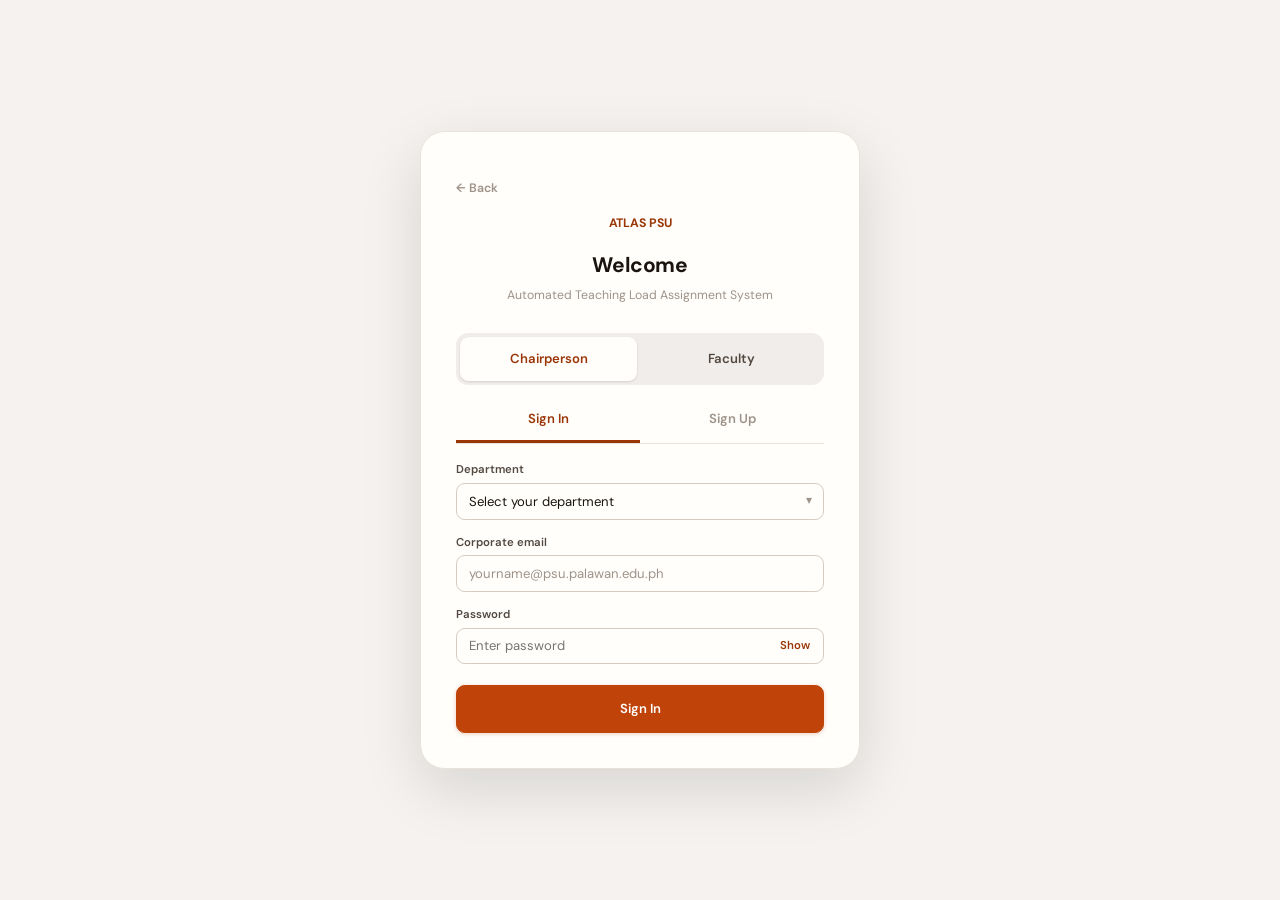
==== faculty/dashboard.html @ 3f5e3cb3 "feat: add login functionality and shared UI components for faculty dashboard - Implemented login-scr" ====
<!DOCTYPE html>
<html lang="en">
<head>
  <meta charset="UTF-8">
  <meta name="viewport" content="width=device-width, initial-scale=1, viewport-fit=cover">
  <link rel="icon" type="image/png" href="../assets/images/favicon.png">
  <link rel="manifest" href="../manifest.json">
  <link rel="apple-touch-icon" href="../assets/images/favicon.png">
  <meta name="theme-color" content="#9a3608">
  <title>My Schedule | ATLAS PSU</title>
  <link rel="stylesheet" href="../assets/css/main-style.css">
  <link rel="stylesheet" href="../assets/css/faculty-style.css">
  <script src="../assets/js/faculty-script.js" defer></script>
  <script src="../assets/js/shared-ui.js" defer></script>
</head>
<body>

  <!-- TOP NAVBAR -->
  <nav class="top-navbar" role="navigation" aria-label="Main navigation">
    <div class="nav-left">
      <div class="nav-brand-wrap">
        <img src="../assets/images/favicon.png" alt="Palawan State University Logo" class="psu-logo" width="36" height="36">
        <span class="brand">ATLAS PSU</span>
      </div>
      <div class="nav-menu" role="menubar">
        <div class="nav-item" role="menuitem" tabindex="0" data-panel="0">Dashboard</div>
        <div class="nav-item" role="menuitem" tabindex="0" data-panel="1">Settings</div>
      </div>
    </div>

    <div class="nav-right">
      <div class="nav-item dropdown" aria-haspopup="true" aria-label="User menu">
        <img src="https://media.istockphoto.com/id/2171382633/vector/user-profile-icon-anonymous-person-symbol-blank-avatar-graphic-vector-illustration.jpg?s=612x612&w=0&k=20&c=ZwOF6NfOR0zhYC44xOX06ryIPAUhDvAajrPsaZ6v1-w=" class="profile-pic" alt="User profile">
        <div class="dropdown-content" role="menu">
          <div role="menuitem" id="navUserLabel">Profile</div>
          <a href="../pages/login.html" role="menuitem" data-logout>Logout</a>
        </div>
      </div>
    </div>
    <button type="button" class="nav-hamburger" id="navHamburger" aria-label="Open menu" aria-controls="navDrawer" aria-expanded="false"><span></span><span></span><span></span></button>
  </nav>

  <div class="nav-drawer-overlay" id="navDrawerOverlay"></div>
  <aside class="nav-drawer" id="navDrawer" aria-label="Navigation menu" aria-hidden="true">
    <div class="drawer-head">
      <img src="../assets/images/favicon.png" alt="" width="32" height="32">
      <span class="drawer-brand">ATLAS PSU</span>
    </div>
    <nav class="drawer-list">
      <button type="button" class="drawer-item" data-go="0">Dashboard</button>
      <button type="button" class="drawer-item" data-go="1">Settings</button>
    </nav>
    <div class="drawer-foot">
      <div class="drawer-user">
        <img src="https://media.istockphoto.com/id/2171382633/vector/user-profile-icon-anonymous-person-symbol-blank-avatar-graphic-vector-illustration.jpg?s=612x612&w=0&k=20&c=ZwOF6NfOR0zhYC44xOX06ryIPAUhDvAajrPsaZ6v1-w=" class="profile-pic" alt="User profile">
        <span id="drawerUserLabel">Profile</span>
      </div>
      <a href="../pages/login.html" class="drawer-logout" data-logout>Logout</a>
    </div>
  </aside>

  <main class="panels-wrapper">
    <div class="panels-container">

      <!-- PANEL 0: DASHBOARD -->
      <section class="panel" id="panel-dashboard" aria-label="Dashboard">
        <div class="dept-banner">
          <svg width="20" height="20" viewBox="0 0 24 24" fill="none" stroke="currentColor" stroke-width="2" stroke-linecap="round" stroke-linejoin="round" aria-hidden="true"><path d="M3 21h18"/><path d="M5 21V7l7-4 7 4v14"/><path d="M9 21v-6h6v6"/><path d="M9 10h.01M15 10h.01"/></svg>
          <div class="dept-banner-text">
            <span class="dept-banner-label" id="fsBannerLabel">Your department</span>
            <strong id="fsBannerName"></strong>
          </div>
        </div>

        <div class="fs-alert" id="fsAlert" role="status" aria-live="polite" hidden>
          <div class="fs-alert-text">
            <strong id="fsAlertTitle"></strong>
            <span id="fsAlertBody"></span>
          </div>
          <button type="button" class="fs-alert-close" id="fsAlertClose" aria-label="Dismiss reminder">&#10005;</button>
        </div>

        <div class="page-header">
          <div>
            <h2 id="fsGreeting">My Dashboard</h2>
            <p>Your classes and the department schedule, kept in sync with the latest plan saved on this device.</p>
          </div>
          <div id="fsSemBadge" class="sem-context-badge" style="display:none;"></div>
        </div>

        <!-- Live clock + current / next class -->
        <div class="fs-now">
          <div class="fs-clock">
            <div class="fs-clock-time" id="fsClock">--:--:--</div>
            <div class="fs-clock-date" id="fsDate"></div>
          </div>
          <div class="fs-status" id="fsStatus">
            <span class="fs-status-label" id="fsStatusLabel">Loading</span>
            <strong class="fs-status-title" id="fsStatusTitle"></strong>
            <span class="fs-status-meta" id="fsStatusMeta"></span>
            <span class="fs-status-count" id="fsStatusCount"></span>
          </div>
        </div>

        <div class="stats-row">
          <div class="stat-card">
            <div class="stat-label">Classes This Week</div>
            <div class="stat-value" id="fsStatClasses">0</div>
            <div class="stat-sub">assigned to you</div>
          </div>
          <div class="stat-card">
            <div class="stat-label">Teaching Units</div>
            <div class="stat-value" id="fsStatUnits">0</div>
            <div class="stat-sub">total load</div>
          </div>
          <div class="stat-card">
            <div class="stat-label">Classes Today</div>
            <div class="stat-value" id="fsStatToday">0</div>
            <div class="stat-sub" id="fsStatTodaySub">&nbsp;</div>
          </div>
        </div>

        <div class="fs-tabs" role="tablist" aria-label="Schedule views">
          <button type="button" class="fs-tab active" role="tab" id="fsTabBtnMine" aria-selected="true" aria-controls="fsTabMine" data-tab="Mine">My Schedule</button>
          <button type="button" class="fs-tab" role="tab" id="fsTabBtnWeek" aria-selected="false" aria-controls="fsTabWeek" data-tab="Week">My Week</button>
          <button type="button" class="fs-tab" role="tab" id="fsTabBtnAll" aria-selected="false" aria-controls="fsTabAll" data-tab="All">All Faculty</button>
        </div>

        <!-- My Schedule -->
        <div class="fs-tabpanel" id="fsTabMine" role="tabpanel" aria-labelledby="fsTabBtnMine">
          <div id="fsMineList"></div>
        </div>

        <!-- My Week -->
        <div class="fs-tabpanel" id="fsTabWeek" role="tabpanel" aria-labelledby="fsTabBtnWeek" hidden>
          <button type="button" class="btn btn-full fs-view-btn" data-viewer-src="#fsWeekTimetable" data-viewer-title="My Week">View Schedule</button>
          <div id="fsWeekTimetable" class="fs-week"></div>
        </div>

        <!-- All Faculty -->
        <div class="fs-tabpanel" id="fsTabAll" role="tabpanel" aria-labelledby="fsTabBtnAll" hidden>
          <div class="fs-toolbar">
            <div class="fs-field">
              <label for="fsFacultyFilter">Show faculty</label>
              <select id="fsFacultyFilter"></select>
            </div>
            <button type="button" class="btn fs-view-all" data-viewer-src="#fsAllTimetable" data-viewer-title="Full Timetable">View Full Timetable</button>
          </div>
          <div id="fsAllList"></div>
          <div id="fsAllTimetable" class="fs-hidden-source" aria-hidden="true"></div>
        </div>
      </section>

      <!-- PANEL 1: SETTINGS -->
      <section class="panel" id="panel-settings" aria-label="Settings">
        <div class="page-header">
          <div>
            <h2>Settings</h2>
            <p>Manage your profile, class reminders and the schedule data used on this device.</p>
          </div>
        </div>

        <div class="fs-card">
          <h3>Profile</h3>
          <div class="fs-form">
            <div class="fs-field">
              <label for="fsProfileFaculty">Faculty member</label>
              <select id="fsProfileFaculty"></select>
            </div>
            <div class="fs-field">
              <label for="fsProfileEmail">Corporate email</label>
              <input type="text" id="fsProfileEmail" inputmode="email" autocomplete="username" placeholder="yourname@psu.palawan.edu.ph">
            </div>
            <div class="fs-field">
              <label>Department</label>
              <div class="fs-readonly" id="fsProfileDept"></div>
            </div>
          </div>
          <div class="fs-error" id="fsProfileError" hidden></div>
          <button type="button" class="btn" id="fsSaveProfile">Save Profile</button>
        </div>

        <div class="fs-card">
          <h3>Class Reminders</h3>
          <p class="fs-help">Reminders appear on this page while it is open. Keep the tab open on your phone or computer to be alerted.</p>
          <label class="fs-switch"><input type="checkbox" id="fsSetEnabled"><span>Remind me before a class starts</span></label>
          <div class="fs-field">
            <label for="fsSetLead">Remind me</label>
            <select id="fsSetLead">
              <option value="5">5 minutes before</option>
              <option value="10">10 minutes before</option>
              <option value="15">15 minutes before</option>
              <option value="30">30 minutes before</option>
            </select>
          </div>
          <label class="fs-switch"><input type="checkbox" id="fsSetStart"><span>Also alert me when a class starts</span></label>
          <label class="fs-switch"><input type="checkbox" id="fsSetSound"><span>Play a sound</span></label>
          <label class="fs-switch"><input type="checkbox" id="fsSetVibrate"><span>Vibrate (supported phones)</span></label>
          <label class="fs-switch"><input type="checkbox" id="fsSetBrowser"><span>Show system notifications</span></label>
          <p class="fs-help" id="fsBrowserHelp"></p>
          <button type="button" class="btn btn-outline" id="fsTestReminder">Send Test Reminder</button>
        </div>

        <div class="fs-card">
          <h3>Schedule Data</h3>
          <p class="fs-help" id="fsDataInfo"></p>
          <button type="button" class="btn btn-outline" id="fsReloadData">Reload Schedule</button>
        </div>

        <div class="fs-card">
          <h3>Account</h3>
          <a href="../pages/login.html" class="btn btn-outline fs-logout" data-logout>Logout</a>
        </div>
      </section>

    </div>
  </main>

  <div id="toastNotif" class="toast-notif" aria-live="polite"></div>
</body>
</html>
---- assets/css/main-style.css ----
/* ============================================================
   ATLAS PSU - main-style.css
   Genetic Algorithm Faculty Workload System
   Palawan State University · College of Information Technology
   Design language unified with IARMS PSU design system.
   ============================================================ */

/* ============================================================
   0. GOOGLE FONTS IMPORT
   ============================================================ */
@import url('https://fonts.googleapis.com/css2?family=DM+Sans:ital,opsz,wght@0,9..40,300;0,9..40,400;0,9..40,500;0,9..40,600;0,9..40,700;1,9..40,400&family=DM+Serif+Display:ital@0;1&family=JetBrains+Mono:wght@400;500&display=swap');

/* ============================================================
   1. CSS DESIGN TOKENS
   Rust Orange / Slate Gray / Off-White - ATLAS PSU brand
   ============================================================ */
:root {

  /* Primary - Rust Orange (ATLAS brand #c0440a) */
  --clr-primary-50:  #fff3ee;
  --clr-primary-100: #ffe3d5;
  --clr-primary-200: #ffc4a3;
  --clr-primary-300: #ff9e6e;
  --clr-primary-400: #e8693a;
  --clr-primary-500: #c0440a;
  --clr-primary-600: #9a3608;
  --clr-primary-700: #762806;
  --clr-primary-800: #531b04;

  /* Accent - warm amber */
  --clr-accent-500: #b45309;
  --clr-accent-100: #fef3c7;

  /* Success / Warning / Danger */
  --clr-success-500: #22c55e;
  --clr-success-100: #dcfce7;
  --clr-warning-500: #f59e0b;
  --clr-warning-100: #fef3c7;
  --clr-danger-500:  #ef4444;
  --clr-danger-100:  #fee2e2;

  /* Slate Gray neutrals */
  --clr-gray-900: #1a130e;

  /* Semantic surface tokens - Off-White base */
  --bg-page:        #f5f2ef;
  --bg-white:       #fffefb;
  --bg-surface:     #fffefb;
  --bg-surface-2:   #f9f6f2;
  --bg-surface-3:   #f0edea;
  --bg-subtle:      #faf7f5;
  --bg-overlay:     rgba(26, 19, 14, 0.45);

  --border-subtle:  #e8e2db;
  --border:         #d4cbc2;
  --border-default: #d4cbc2;
  --border-strong:  #a89e94;

  --text-primary:   #1a130e;
  --text-secondary: #524840;
  --text-muted:     #9e9389;
  --text-inverse:   #fffefb;
  --text-link:      var(--clr-primary-600);

  /* Brand shorthands (ATLAS compat) */

  --nav-bg:         rgba(255, 254, 251, 0.94);
  --nav-border:     rgba(212, 203, 194, 0.7);
  --nav-shadow:     0 1px 12px rgba(26, 19, 14, 0.07);

  --card-bg:        #fffefb;
  --card-shadow:    0 1px 3px rgba(26, 19, 14, 0.06), 0 4px 16px rgba(26, 19, 14, 0.05);

  --input-bg:           #fffefb;
  --input-border:       #d4cbc2;
  --input-focus-border: var(--clr-primary-500);
  --input-focus-ring:   rgba(192, 68, 10, 0.15);

  /* Elevation shadows */
  --shadow-xs:  0 1px 2px rgba(26, 19, 14, 0.06);
  --shadow-sm:  0 1px 3px rgba(26, 19, 14, 0.08), 0 1px 2px rgba(26, 19, 14, 0.05);
  --shadow-md:  0 4px 12px rgba(26, 19, 14, 0.08), 0 2px 4px rgba(26, 19, 14, 0.05);
  --shadow-lg:  0 10px 32px rgba(26, 19, 14, 0.10), 0 4px 8px rgba(26, 19, 14, 0.06);
  --shadow-xl:  0 20px 60px rgba(26, 19, 14, 0.13);

  /* Typography */
  --font-display: 'DM Serif Display', Georgia, serif;
  --font-sans:    'DM Sans', -apple-system, BlinkMacSystemFont, 'Segoe UI', Roboto, sans-serif;
  --font-mono:    'JetBrains Mono', 'Fira Code', monospace;

  /* Spacing scale (4px base) */
  --space-1:  0.25rem;
  --space-2:  0.5rem;
  --space-3:  0.75rem;
  --space-4:  1rem;
  --space-5:  1.25rem;
  --space-6:  1.5rem;
  --space-8:  2rem;
  --space-10: 2.5rem;
  --space-12: 3rem;
  --space-16: 4rem;
  --space-20: 5rem;

  /* Border radius */
  --radius-sm:   0.375rem;
  --radius-md:   0.625rem;
  --radius-lg:   0.875rem;
  --radius-xl:   1.25rem;
  --radius-2xl:  1.75rem;
  --radius-full: 9999px;

  /* Transitions */
  --transition-fast: 0.12s ease;
  --transition-base: 0.22s ease;
  --transition-slow: 0.4s ease;

  /* Navbar */
  --nav-h:         3.5rem;
}

/* ============================================================
   2. RESET & BASE
   ============================================================ */
*,
*::before,
*::after {
  box-sizing: border-box;
  margin: 0;
  padding: 0;
}

html {
  font-size: 14px;
  scroll-behavior: smooth;
  -webkit-text-size-adjust: 100%;
}

body {
  font-family: var(--font-sans);
  font-size: 0.9375rem;
  line-height: 1.6;
  color: var(--text-primary);
  background: var(--bg-page);
  overflow: hidden;
}

img, svg {
  display: block;
  max-width: 100%;
}

button {
  font-family: inherit;
  cursor: pointer;
}

a {
  color: var(--text-link);
  text-decoration: none;
  transition: color var(--transition-fast);
}

a:hover {
  color: var(--clr-primary-700);
}

ul, ol {
  list-style: none;
}

input, select, textarea {
  font-family: inherit;
  font-size: inherit;
}

fieldset {
  border: none;
}

hr {
  border: none;
  border-top: 1px solid var(--border-subtle);
  margin: var(--space-) 0;
}

/* ============================================================
   3. UTILITY CLASSES
   ============================================================ */

.hidden {
  display: none !important;
}

.text-muted     { color: var(--text-muted); }

.mt-16 { margin-top: var(--space-4); }
.mb-24 { margin-bottom: var(--space-6); }
.btn-full { width: 100%; }

/* ============================================================
   4. TYPOGRAPHY SCALE
   ============================================================ */
h1, h2, h3, h4, h5, h6 {
  font-family: var(--font-sans);
  font-weight: 600;
  line-height: 1.25;
  color: var(--text-primary);
  letter-spacing: -0.015em;
}

h1 { font-size: clamp(1.75rem, 3.5vw, 2.5rem); }
h2 { font-size: clamp(1.25rem, 2vw, 1.625rem); }
h3 { font-size: 1.0625rem; }
h4 { font-size: 0.9375rem; }

p {
  color: var(--text-secondary);
  font-size: 0.875rem;
  line-height: 1.65;
}

code, pre {
  font-family: var(--font-mono);
  font-size: 0.8125rem;
  background: var(--bg-surface-3);
  border-radius: var(--radius-sm);
}

code {
  padding: 0.125rem 0.375rem;
}

/* Sort arrow (tables) */
.sort-arrow {
  font-size: 0.625rem;
  opacity: 0.4;
  margin-left: var(--space-1);
}

/* ============================================================
   5. TOP NAVBAR
   ============================================================ */
.top-navbar {
  position: fixed;
  top: 0;
  left: 0;
  right: 0;
  z-index: 1000;
  height: var(--nav-h);
  background: var(--nav-bg);
  backdrop-filter: blur(12px);
  -webkit-backdrop-filter: blur(12px);
  border-bottom: 1px solid var(--nav-border);
  box-shadow: var(--nav-shadow);
  display: flex;
  align-items: center;
  justify-content: space-between;
  padding: 0 var(--space-5);
  gap: var(--space-4);
  transition: background var(--transition-slow), border-color var(--transition-slow);
}

/* Nav left / right */
.nav-left {
  display: flex;
  align-items: center;
  gap: var(--space-8);
  min-width: 0;
}

.nav-right {
  display: flex;
  align-items: center;
  gap: var(--space-3);
  flex-shrink: 0;
}

/* Brand */
.nav-brand-wrap {
  display: flex;
  align-items: center;
  gap: var(--space-2);
  flex-shrink: 0;
  text-decoration: none;
}

.brand {
  font-size: 0.9375rem;
  font-weight: 700;
  color: var(--clr-primary-600);
  white-space: nowrap;
  letter-spacing: -0.01em;
  flex-shrink: 0;
}

/* Nav menu */
.nav-menu {
  display: flex;
  align-items: center;
  gap: var(--space-1);
  overflow-x: auto;
  scrollbar-width: none;
}
.nav-menu::-webkit-scrollbar { display: none; }

.nav-item {
  padding: 0.3125rem 0.75rem;
  font-size: 0.875rem;
  font-weight: 500;
  color: var(--text-secondary);
  border-radius: var(--radius-md);
  transition: background var(--transition-fast), color var(--transition-fast);
  white-space: nowrap;
  cursor: pointer;
  border: none;
  background: none;
  user-select: none;
  font-family: inherit;
}

.nav-item:hover {
  background: var(--bg-surface-3);
  color: var(--text-primary);
}

.nav-item.active {
  background: var(--clr-primary-50);
  color: var(--clr-primary-600);
  font-weight: 600;
}

/* lp-nav (index.html) — unified with top-navbar */
.lp-nav {
  left: 0;
  right: 0;
  gap: var(--space-4);
}

.lp-nav-left,
.lp-nav-right {
  display: flex;
  align-items: center;
}

/* Nav search */

/* Profile dropdown */
.nav-item.dropdown {
  position: relative;
  padding: var(--space-1);
  background: none;
  border: none;
}

.profile-pic {
  width: 32px;
  height: 32px;
  border-radius: var(--radius-full);
  border: 2px solid var(--border-default);
  cursor: pointer;
  display: block;
  object-fit: cover;
  transition: border-color var(--transition-fast);
}

.profile-pic:hover {
  border-color: var(--clr-primary-400);
}

.nav-item.dropdown .dropdown-content {
  display: none;
  position: absolute;
  top: calc(100% + 8px);
  right: 0;
  left: auto;
  min-width: 160px;
  background: var(--bg-surface);
  border: 1px solid var(--border-default);
  border-radius: var(--radius-lg);
  box-shadow: var(--shadow-lg);
  padding: var(--space-2);
  z-index: 2000;
  animation: dropdown-in 0.15s ease;
}

@keyframes dropdown-in {
  from { opacity: 0; transform: translateY(-4px); }
  to   { opacity: 1; transform: translateY(0); }
}

.nav-item.dropdown.open .dropdown-content { display: block; }

.nav-item.dropdown .dropdown-content div,
.nav-item.dropdown .dropdown-content a {
  display: block;
  width: 100%;
  text-align: left;
  padding: 0.5rem 0.75rem;
  font-size: 0.875rem;
  color: var(--text-secondary);
  border-radius: var(--radius-sm);
  transition: background var(--transition-fast), color var(--transition-fast);
  text-decoration: none;
  cursor: pointer;
}

.nav-item.dropdown .dropdown-content div:hover,
.nav-item.dropdown .dropdown-content a:hover {
  background: var(--bg-surface-3);
  color: var(--text-primary);
}

/* ============================================================
   6. PANELS LAYOUT
   ============================================================ */
.panels-wrapper {
  margin-top: var(--nav-h);
  overflow: hidden;
  padding: var(--space-5) var(--space-5) 0;
}

.panels-container {
  height: 100%;
  position: relative;
}

.panel {
  display: none;
  width: 100%;
  height: 100%;
  overflow-y: auto;
  padding: var(--space-8) var(--space-10);
  position: relative;
  animation: panel-fade-in 0.25s ease;
}

@keyframes panel-fade-in {
  from { opacity: 0; transform: translateY(6px); }
  to   { opacity: 1; transform: translateY(0); }
}

.panel.active {
  display: block;
}

/* ============================================================
   7. PAGE HEADER & SECTION HEADINGS
   ============================================================ */
.page-header {
  margin-bottom: var(--space-6);
  padding-bottom: var(--space-5);
  border-bottom: 2px solid var(--border-subtle);
  display: flex;
  align-items: flex-start;
  justify-content: space-between;
  gap: 16px;
  flex-wrap: wrap;
}

.page-header > div:first-child,
.page-header > h2:only-child,
.page-header > h2:first-child {
  flex: 1;
  min-width: 0;
}

.page-header h2,
.page-header > div h2 {
  margin-bottom: var(--space-2);
  font-size: clamp(1.25rem, 2vw, 1.625rem);
}

.page-header p,
.page-header > div p {
  max-width: 680px;
  color: var(--text-secondary);
}

.section-heading {
  margin: var(--space-6) 0 var(--space-3);
  padding-bottom: var(--space-2);
  border-bottom: 1px solid var(--border-subtle);
  font-size: 0.75rem;
  font-weight: 700;
  color: var(--text-muted);
  text-transform: uppercase;
  letter-spacing: 0.07em;
  font-family: var(--font-sans);
}

.section-divider {
  height: 1px;
  background: var(--border-subtle);
  margin: var(--space-8) 0;
}

/* ============================================================
   8. BUTTONS
   ============================================================ */
button,
.btn {
  display: inline-flex;
  align-items: center;
  justify-content: center;
  gap: var(--space-2);
  padding: 0.5rem 1.125rem;
  font-size: 0.875rem;
  font-weight: 500;
  font-family: var(--font-sans);
  border-radius: var(--radius-md);
  border: 1.5px solid transparent;
  transition:
    background-color var(--transition-fast),
    color var(--transition-fast),
    border-color var(--transition-fast),
    box-shadow var(--transition-fast),
    transform var(--transition-fast),
    opacity var(--transition-fast);
  cursor: pointer;
  white-space: nowrap;
  user-select: none;
  text-decoration: none;
  line-height: 1.4;
  /* Default to primary */
  background: var(--clr-primary-500);
  color: #fff;
}

button:hover,
.btn:hover {
  background: var(--clr-primary-600);
}

button:active,
.btn:active {
  transform: scale(0.97);
}

button:disabled,
.btn:disabled {
  opacity: 0.45;
  cursor: not-allowed;
  pointer-events: none;
}

button:focus-visible,
.btn:focus-visible {
  outline: 2.5px solid var(--clr-primary-400);
  outline-offset: 2px;
}

/* Secondary */
.btn-secondary {
  background: var(--bg-surface);
  color: var(--text-primary);
  border-color: var(--border-default);
}
.btn-secondary:hover {
  background: var(--bg-surface-3);
  border-color: var(--border-strong);
  color: var(--text-primary);
}

/* Remove / Delete */
.btn-delete {
  background: var(--bg-surface);
  color: #dc2626;
  border-color: #fca5a5;
  font-size: 0.8125rem;
  padding: 0.3rem 0.875rem;
}
.btn-delete:hover {
  background: var(--clr-danger-100);
  border-color: var(--clr-danger-500);
  color: #991b1b;
}

/* Edit faculty */
.btn-edit-faculty {
  display: inline-flex;
  align-items: center;
  gap: var(--space-1);
  padding: 0.3rem 0.875rem;
  font-size: 0.8rem;
  font-weight: 600;
  font-family: var(--font-sans);
  background: var(--clr-primary-500);
  color: #fff;
  border: 1.5px solid transparent;
  border-radius: var(--radius-sm);
  cursor: pointer;
  transition: background var(--transition-fast), transform var(--transition-fast);
  white-space: nowrap;
}
.btn-edit-faculty:hover {
  background: var(--clr-primary-600);
  transform: translateY(-1px);
}

/* ============================================================
   9. INPUTS & SELECTS & FORMS
   ============================================================ */
input[type="text"],
input[type="number"],
input[type="password"],
select,
textarea {
  padding: 0.5625rem 0.875rem;
  font-size: 0.875rem;
  font-family: var(--font-sans);
  border: 1.5px solid var(--input-border);
  border-radius: var(--radius-md);
  background: var(--input-bg);
  color: var(--text-primary);
  outline: none;
  transition: border-color var(--transition-fast), box-shadow var(--transition-fast);
  width: 100%;
}

input[type="text"]::placeholder,
input[type="number"]::placeholder,
textarea::placeholder {
  color: var(--text-muted);
}

input[type="text"]:focus,
input[type="number"]:focus,
input[type="password"]:focus,
select:focus,
textarea:focus {
  border-color: var(--input-focus-border);
  box-shadow: 0 0 0 3px var(--input-focus-ring);
}

input[readonly] {
  background: var(--bg-surface-2);
  color: var(--text-secondary);
  cursor: default;
}

/* Checkbox */
input[type="checkbox"] {
  width: auto;
  cursor: pointer;
  accent-color: var(--clr-primary-500);
}

/* ============================================================
   10. TABLES (generic)
   ============================================================ */
table {
  width: 100%;
  border-collapse: collapse;
  font-size: 0.875rem;
}

thead {
  background: var(--bg-surface-2);
}

thead th {
  padding: 0.625rem 0.875rem;
  text-align: left;
  font-size: 0.75rem;
  font-weight: 700;
  color: var(--text-muted);
  text-transform: uppercase;
  letter-spacing: 0.06em;
  white-space: nowrap;
  border-bottom: 1px solid var(--border-default);
}

thead th[data-key] { cursor: pointer; user-select: none; }
thead th[data-key]:hover {
  background: var(--clr-primary-50);
  color: var(--clr-primary-600);
}

tbody tr {
  border-bottom: 1px solid var(--border-subtle);
  transition: background var(--transition-fast);
}

tbody tr:last-child { border-bottom: none; }

tbody tr:hover { background: var(--bg-surface-2); }

td {
  padding: 0.5625rem 0.875rem;
  color: var(--text-primary);
  vertical-align: middle;
}

/* Table wrapper */
.faculty-scroll-wrap {
  overflow-x: auto;
  overflow-y: visible;
  border: 1px solid var(--border-subtle);
  border-radius: var(--radius-lg);
  background: var(--bg-surface);
  box-shadow: var(--card-shadow);
}

/* ============================================================
   11. BADGES
   ============================================================ */

/* Status badges */
.units-badge {
  display: inline-flex;
  align-items: center;
  justify-content: center;
  padding: 0.2rem 0.625rem;
  font-size: 0.75rem;
  font-weight: 700;
  border-radius: var(--radius-full);
  white-space: nowrap;
}

.units-ok     { background: var(--clr-success-100); color: #065f46; }
.units-max    { background: var(--clr-warning-100); color: #92400e; }
.units-over   { background: var(--clr-danger-100);  color: #991b1b; }

/* ============================================================
   12. DASHBOARD - STAT CARDS
   ============================================================ */
.stats-row {
  display: grid;
  grid-template-columns: repeat(3, 1fr);
  gap: var(--space-4);
  margin-bottom: var(--space-6);
}

.stat-card {
  background: var(--card-bg);
  border: 1px solid var(--border-subtle);
  border-radius: var(--radius-lg);
  padding: var(--space-5) var(--space-6);
  box-shadow: var(--card-shadow);
  transition: box-shadow var(--transition-base), transform var(--transition-base);
  border-left: 3px solid var(--border-default);
}

.stat-card:first-child { border-left-color: var(--clr-primary-400); }
.stat-card:nth-child(2) { border-left-color: var(--clr-danger-500); }
.stat-card:nth-child(3) { border-left-color: var(--clr-success-500); }

.stat-card:hover {
  box-shadow: var(--shadow-md);
  transform: translateY(-2px);
}

.stat-label {
  font-weight: 700;
  text-transform: uppercase;
  letter-spacing: 0.06em;
  color: var(--text-muted);
  margin-bottom: var(--space-2);
}

.stat-value {
  font-size: 2rem;
  font-weight: 700;
  color: var(--text-primary);
  line-height: 1;
  margin-bottom: var(--space-1);
  letter-spacing: -0.02em;
}

.stat-sub {
  font-size: 0.75rem;
  color: var(--text-muted);
}

/* ============================================================
   13. DASHBOARD CHART CARD
   ============================================================ */
.dashboard-chart-card {
  background: var(--card-bg);
  border: 1px solid var(--border-subtle);
  border-radius: var(--radius-xl);
  padding: var(--space-6);
  box-shadow: var(--card-shadow);
  transition: box-shadow var(--transition-base);
}

.dashboard-chart-card:hover {
  box-shadow: var(--shadow-md);
}

.dashboard-chart-card h3 {
  margin-bottom: var(--space-5);
  padding-bottom: var(--space-3);
  border-bottom: 1px solid var(--border-subtle);
}

/* When h3 is inside .dashboard-card-header, parent handles the border */
.dashboard-card-header h3 {
  padding-bottom: 0;
  border-bottom: none;
}

.chart-canvas-wrap {
  position: relative;
  height: 300px;
}

/* ============================================================
   14. FACULTY ASSIGNMENTS SUMMARY
   ============================================================ */
.faculty-assignments-container {
  min-height: 80px;
}

.fac-assign-grid {
  display: grid;
  grid-template-columns: repeat(auto-fill, minmax(260px, 1fr));
  gap: var(--space-3);
  padding: var(--space-1) 0;
}

.fac-assign-card {
  border: 1px solid var(--border-subtle);
  border-radius: var(--radius-lg);
  padding: var(--space-4);
  background: var(--bg-surface-2);
  transition: box-shadow var(--transition-fast), border-color var(--transition-fast), transform var(--transition-fast);
}

.fac-assign-card:hover {
  box-shadow: var(--shadow-sm);
  border-color: var(--clr-primary-200);
  transform: translateY(-1px);
}

.fac-assign-avatar {
  display: inline-flex;
  align-items: center;
  justify-content: center;
  width: 30px;
  height: 30px;
  border-radius: var(--radius-full);
  background: var(--clr-primary-100);
  color: var(--clr-primary-700);
  font-size: 0.75rem;
  font-weight: 700;
  flex-shrink: 0;
}

.fac-assign-name {
  min-width: 0;
}

.empty-state-msg {
  color: var(--text-muted);
  font-size: 0.875rem;
  font-style: italic;
  padding: var(--space-4) 0;
  text-align: center;
}

/* ============================================================
   15. WORKLOAD PANEL
   ============================================================ */
.workload-grid {
  display: grid;
  gap: var(--space-5);
  align-items: start;
}

.workload-controls-card {
  background: var(--bg-surface-2);
  border: 1px solid var(--border-subtle);
  border-radius: var(--radius-xl);
  padding: var(--space-6);
  text-align: center;
  position: sticky;
  top: var(--space-4);
  box-shadow: var(--card-shadow);
}

.ga-image {
  width: 80px;
  border-radius: var(--radius-lg);
  margin: 0 auto var(--space-3);
}

.subtitle {
  font-size: 0.8rem;
  color: var(--text-muted);
  margin-bottom: var(--space-4);
}

/* Advanced settings */

.workload-result-card {
  background: var(--card-bg);
  border: 1px solid var(--border-subtle);
  border-radius: var(--radius-xl);
  padding: var(--space-6);
  box-shadow: var(--card-shadow);
  min-height: 300px;
  transition: box-shadow var(--transition-base);
}

.workload-result-card:hover {
  box-shadow: var(--shadow-md);
}

.workload-result-card h3 {
  margin-bottom: var(--space-4);
  padding-bottom: var(--space-3);
  border-bottom: 1px solid var(--border-subtle);
}

/* ============================================================
   16. GA LOADING STATE
   ============================================================ */
.ga-loading {
  display: flex;
  flex-direction: column;
  align-items: center;
  gap: var(--space-5);
  padding: var(--space-8) 0;
}

.ga-loading.hidden { display: none; }

.loader-row {
  display: flex;
  align-items: center;
  gap: var(--space-10);
}

.loader-box {
  text-align: center;
}

.loader-box p {
  font-size: 0.875rem;
  color: var(--text-secondary);
  margin-top: var(--space-2);
}

.spinner {
  width: 32px;
  height: 32px;
  border: 3px solid var(--border-default);
  border-top-color: var(--clr-primary-500);
  border-radius: var(--radius-full);
  animation: spin 0.8s linear infinite;
  margin: 0 auto;
}

@keyframes spin { to { transform: rotate(360deg); } }

.mini-chart-wrapper {
  border: 1px solid var(--border-subtle);
  border-radius: var(--radius-sm);
  background: var(--bg-surface-2);
  overflow: hidden;
}

#gaProgressContainer {
  width: 100%;
  max-width: 420px;
}

#gaProgressBar {
  height: 6px;
  background: var(--border-subtle);
  border-radius: var(--radius-full);
  overflow: hidden;
}

#gaProgressBar .fill {
  height: 100%;
  width: 0%;
  transition: width 0.2s linear, background-color 0.2s linear;
  border-radius: var(--radius-full);
  background: linear-gradient(90deg, var(--clr-primary-500), var(--clr-primary-400));
}

/* GA Schedule Table row colors */
#gaScheduleTable tbody tr[data-day="Mon"] { background: #fffbeb; }
#gaScheduleTable tbody tr[data-day="Tue"] { background: #f5f3ff; }
#gaScheduleTable tbody tr[data-day="Wed"] { background: #f0fdf4; }
#gaScheduleTable tbody tr[data-day="Thu"] { background: #fff7ed; }
#gaScheduleTable tbody tr[data-day="Fri"] { background: #eff6ff; }
#gaScheduleTable tbody tr[data-day="Sat"] { background: #fdf4ff; }
#gaScheduleTable tbody tr:hover { filter: brightness(0.97); }

/* ============================================================
   17. FACULTY TABLE
   ============================================================ */

/* Column widths */

/* Availability column header layout */
.avail-th {
  vertical-align: top !important;
  padding-bottom: 6px !important;
}

.avail-th-label {
  display: block;
  margin-bottom: 6px;
}

/* Select-All buttons row - same 6-column grid as avail-checkboxes */
.avail-select-all-row {
  display: grid;
  grid-template-columns: repeat(6, 1fr);
  gap: 4px;
  min-width: 300px;
}

.btn-select-day {
  padding: 0.18rem 0;
  font-size: 0.7rem;
  font-weight: 700;
  border-radius: var(--radius-sm);
  border: 1.5px solid var(--clr-primary-300, #c4a882);
  background: var(--clr-primary-100, #f5ebe0);
  color: var(--clr-primary-800, #6b3a00);
  cursor: pointer;
  white-space: nowrap;
  text-align: center;
  line-height: 1.6;
  transition: background var(--transition-fast), border-color var(--transition-fast), transform 80ms;
  user-select: none;
}

.btn-select-day:hover {
  background: var(--clr-primary-200, #e8d5bc);
  border-color: var(--clr-primary-500, #a0622a);
}

.btn-select-day:active {
  transform: scale(0.95);
}

/* Availability checkboxes - same 6-column grid as the header buttons */
.avail-checkboxes {
  display: grid;
  grid-template-columns: repeat(6, 1fr);
  gap: 4px;
  min-width: 300px;
}

.avail-checkboxes label {
  display: flex;
  align-items: center;
  justify-content: center;
  gap: var(--space-1);
  font-size: 0.8rem;
  font-weight: 500;
  cursor: pointer;
  color: var(--text-primary);
  padding: 0.2rem 0.25rem;
  border-radius: var(--radius-sm);
  transition: background var(--transition-fast);
  white-space: nowrap;
}

.avail-checkboxes label:hover {
  background: var(--clr-primary-50);
}

.avail-checkboxes input[type="checkbox"] {
  width: auto;
  cursor: pointer;
}

/* ============================================================
   18. SPECIALIZATION MULTI-SELECT DROPDOWN
   Fixed positioning so it escapes table/panel clipping
   ============================================================ */
.multi-select-dropdown {
  position: relative;
  width: 100%;
}

.dropdown-btn {
  padding: 0.5rem 0.875rem;
  border: 1.5px solid var(--input-border);
  border-radius: var(--radius-md);
  background: var(--input-bg);
  font-size: 0.8125rem;
  font-family: var(--font-sans);
  color: var(--text-primary);
  cursor: pointer;
  white-space: nowrap;
  overflow: hidden;
  text-overflow: ellipsis;
  max-width: 100%;
  user-select: none;
  text-align: left;
  width: 100%;
  transition: border-color var(--transition-fast), box-shadow var(--transition-fast);
}

.dropdown-btn:hover {
  border-color: var(--clr-primary-400);
}

.dropdown-btn:focus {
  outline: none;
  border-color: var(--input-focus-border);
  box-shadow: 0 0 0 3px var(--input-focus-ring);
}

/* Fixed-position dropdown panel (escapes all parent clipping) */
.dropdown-content {
  display: none;
  position: fixed;
  width: 300px;
  max-height: 260px;
  overflow-y: auto;
  background: var(--bg-surface);
  border: 1px solid var(--border-default);
  border-radius: var(--radius-lg);
  box-shadow: var(--shadow-lg);
  z-index: 9999;
  padding: var(--space-2) 0 0;
}

.dropdown-content::-webkit-scrollbar { width: 5px; }
.dropdown-content::-webkit-scrollbar-thumb {
  background: var(--border-default);
  border-radius: var(--radius-full);
}

.multi-select-dropdown.open .dropdown-content {
  display: flex;
  flex-direction: column;
}

.dropdown-content label {
  display: flex;
  align-items: center;
  gap: var(--space-2);
  padding: 0.4375rem 0.875rem;
  font-size: 0.8125rem;
  font-family: var(--font-sans);
  cursor: pointer;
  color: var(--text-primary);
  flex-shrink: 0;
  transition: background var(--transition-fast);
}

.dropdown-content label:hover {
  background: var(--clr-primary-50);
  color: var(--clr-primary-700);
}

.dropdown-content label input[type="checkbox"] {
  width: auto;
  cursor: pointer;
  flex-shrink: 0;
}

.dropdown-ok-btn {
  position: sticky;
  bottom: 0;
  width: 100%;
  border-radius: 0 0 var(--radius-lg) var(--radius-lg);
  padding: 0.5rem 0.875rem;
  font-size: 0.8125rem;
  font-family: var(--font-sans);
  border-top: 1px solid var(--border-subtle);
  background: var(--clr-primary-500);
  color: #fff;
  cursor: pointer;
  flex-shrink: 0;
  margin-top: auto;
  transition: background var(--transition-fast);
}

.dropdown-ok-btn:hover {
  background: var(--clr-primary-600);
}

/* ============================================================
   19. SUBJECTS TABLE
   ============================================================ */
#subjectsTable { min-width: 800px; }

#subjectsTable input[type="number"],
#subjectsTable input[type="text"],
#subjectsTable select {
  padding: 0.375rem 0.625rem;
  font-size: 0.8125rem;
}

#subjectsContainer {
  margin-top: var(--space-6);
}

#subjectsContainer h3 {
  margin-bottom: var(--space-2);
  font-size: 0.8125rem;
  font-weight: 700;
  color: var(--text-muted);
  text-transform: uppercase;
  letter-spacing: 0.06em;
}

#subjectsContainer table {
  margin-bottom: var(--space-6);
  border: 1px solid var(--border-subtle);
  border-radius: var(--radius-lg);
  overflow: hidden;
  box-shadow: var(--card-shadow);
}

/* ============================================================
   20. REPORTS PANEL
   ============================================================ */
.reports-charts-grid {
  display: grid;
  grid-template-columns: 1fr 1fr;
  gap: var(--space-5);
  margin-bottom: var(--space-8);
}

.chart-card {
  background: var(--card-bg);
  border: 1px solid var(--border-subtle);
  border-radius: var(--radius-xl);
  padding: var(--space-6);
  box-shadow: var(--card-shadow);
  transition: box-shadow var(--transition-base);
}

.chart-card:hover {
  box-shadow: var(--shadow-md);
}

.chart-card h3 {
  margin-bottom: var(--space-4);
  padding-bottom: var(--space-3);
  border-bottom: 1px solid var(--border-subtle);
}

.chart-card .chart-canvas-wrap { height: 260px; }

.export-buttons {
  display: flex;
  gap: var(--space-3);
  margin-top: var(--space-5);
  margin-bottom: var(--space-2);
}

/* ============================================================
   21. REPORTS SUMMARY — card-per-faculty layout
   ============================================================ */

/* Outer wrapper replaces the old flat table */
.summary-faculty-grid {
  display: flex;
  flex-direction: column;
  gap: var(--space-4);
  margin-top: var(--space-2);
}

/* One card per faculty member */
.summary-faculty-card {
  background: var(--card-bg);
  border: 1px solid var(--border-subtle);
  border-radius: var(--radius-lg);
  overflow: hidden;
  box-shadow: var(--card-shadow);
  transition: box-shadow var(--transition-base);
}
.summary-faculty-card:hover { box-shadow: var(--shadow-md); }

/* Card header: avatar + name/count + units badge + edit button */
.summary-fac-header {
  display: flex;
  align-items: center;
  gap: var(--space-3);
  padding: var(--space-4) var(--space-5);
  background: var(--bg-surface-2);
  border-bottom: 1px solid var(--border-subtle);
}

.summary-fac-avatar {
  width: 36px;
  height: 36px;
  border-radius: var(--radius-full);
  background: var(--clr-primary-100);
  color: var(--clr-primary-700);
  font-size: 0.875rem;
  font-weight: 700;
  display: flex;
  align-items: center;
  justify-content: center;
  flex-shrink: 0;
  letter-spacing: -0.01em;
}

.summary-fac-info {
  flex: 1;
  min-width: 0;
}

.summary-fac-name {
  font-size: 0.9375rem;
  font-weight: 700;
  color: var(--text-primary);
  letter-spacing: -0.01em;
}

.summary-fac-count {
  font-size: 0.75rem;
  color: var(--text-muted);
  margin-top: 1px;
}

.summary-fac-actions {
  display: flex;
  align-items: center;
  gap: var(--space-2);
  flex-shrink: 0;
}

/* Assignments table inside card */
.summary-assignments-table {
  width: 100%;
  border-collapse: collapse;
  font-size: 0.845rem;
  table-layout: fixed;
}

.summary-assignments-table col.col-subject  { width: auto; }
.summary-assignments-table col.col-type     { width: 140px; }
.summary-assignments-table col.col-schedule { width: 220px; }
.summary-assignments-table col.col-room     { width: 90px; }

.summary-assignments-table thead th {
  padding: 0.5rem 1rem;
  font-size: 0.7rem;
  font-weight: 700;
  text-transform: uppercase;
  letter-spacing: 0.06em;
  color: var(--text-muted);
  background: var(--bg-subtle);
  border-bottom: 1px solid var(--border-subtle);
  text-align: left;
}

.summary-assignments-table thead th:not(:first-child) { text-align: center; }
.summary-assignments-table tbody td:not(:first-child) { text-align: center; }

.summary-assignments-table tbody td {
  padding: 0.625rem 1rem;
  border-bottom: 1px solid var(--border-subtle);
  vertical-align: middle;
}

.summary-assignments-table tbody tr:last-child td { border-bottom: none; }

.summary-assignments-table tbody tr:hover { background: var(--bg-surface-2); }

.summary-subj-name {
  font-weight: 600;
  color: var(--text-primary);
  font-size: 0.85rem;
}
/* ============================================================
   22. SLOT BADGES (day-colored pills)
   ============================================================ */
.slot-badge {
  display: inline-flex;
  align-items: center;
  padding: 0.175rem 0.625rem;
  border-radius: var(--radius-full);
  font-size: 0.7rem;
  font-weight: 700;
  letter-spacing: 0.02em;
  margin-left: var(--space-2);
  white-space: nowrap;
  vertical-align: middle;
}

.slot-Mon { background: #fef3c7; color: #92400e; }
.slot-Tue { background: #ede9fe; color: #5b21b6; }
.slot-Wed { background: #d1fae5; color: #065f46; }
.slot-Thu { background: #ffedd5; color: #9a3412; }
.slot-Fri { background: #dbeafe; color: #1e40af; }
.slot-Sat { background: #fce7f3; color: #831843; }

/* ============================================================
   23. FACULTY TIMETABLE
   ============================================================ */
.timetable-outer {
  overflow-x: auto;
  border-radius: var(--radius-lg);
  border: 1px solid var(--border-subtle);
  box-shadow: var(--card-shadow);
}

.timetable-scroll {
  min-width: 700px;
}

.timetable-grid {
  width: 100%;
  border-collapse: collapse;
  font-size: 0.8rem;
}

.timetable-grid thead th {
  padding: 0.5rem 0.625rem;
  font-size: 0.75rem;
  text-align: center;
  background: var(--bg-surface-2);
  font-weight: 700;
  letter-spacing: 0.04em;
}

.tt-time-col { width: 70px; }
.tt-day-col  { width: calc((100% - 70px) / 6); }

.tt-hd-Mon { color: #92400e; }
.tt-hd-Tue { color: #5b21b6; }
.tt-hd-Wed { color: #065f46; }
.tt-hd-Thu { color: #9a3412; }
.tt-hd-Fri { color: #1e40af; }
.tt-hd-Sat { color: #831843; }

.tt-time-label {
  font-size: 0.7rem;
  font-weight: 700;
  color: var(--text-muted);
  text-align: center;
  padding: 0.375rem var(--space-1);
  background: var(--bg-surface-2);
  border-bottom: 1px solid var(--border-subtle);
  white-space: nowrap;
}

.tt-cell {
  padding: var(--space-1);
  vertical-align: top;
  border: 1px solid var(--border-subtle);
  min-height: 50px;
}

.tt-empty  { background: var(--bg-page); }
.tt-filled { background: var(--bg-surface); }

.tt-bg-Mon { background: #fffbeb; }
.tt-bg-Tue { background: #f5f3ff; }
.tt-bg-Wed { background: #f0fdf4; }
.tt-bg-Thu { background: #fff7ed; }
.tt-bg-Fri { background: #eff6ff; }
.tt-bg-Sat { background: #fdf4ff; }

.tt-entry {
  margin-bottom: var(--space-1);
  border-radius: var(--radius-sm);
  padding: 0.25rem 0.5rem;
  background: rgba(255, 255, 255, 0.88);
  border-left: 2.5px solid var(--clr-primary-500);
  font-size: 0.7rem;
  line-height: 1.4;
  box-shadow: var(--shadow-xs);
}

.tt-faculty-tag {
  font-weight: 700;
  color: var(--clr-primary-600);
  font-size: 0.68rem;
}

.tt-subject-tag {
  color: var(--text-primary);
  font-size: 0.68rem;
}

/* ============================================================
   24. EDIT MODAL — expanded for full faculty editing
   ============================================================ */
.modal-overlay {
  position: fixed;
  inset: 0;
  background: var(--bg-overlay);
  backdrop-filter: blur(4px);
  -webkit-backdrop-filter: blur(4px);
  z-index: 20000;
  display: flex;
  align-items: center;
  justify-content: center;
  opacity: 0;
  pointer-events: none;
  transition: opacity 0.18s ease;
}

.modal-overlay.open {
  opacity: 1;
  pointer-events: all;
}

.modal-card {
  background: var(--bg-surface);
  border-radius: var(--radius-xl);
  box-shadow: var(--shadow-xl);
  border: 1px solid var(--border-subtle);
  width: 100%;
  max-width: 680px;
  margin: 0 var(--space-5);
  transform: translateY(-12px) scale(0.98);
  transition:
    transform 0.2s cubic-bezier(0.34, 1.56, 0.64, 1),
    opacity 0.18s ease;
  overflow: hidden;
  display: flex;
  flex-direction: column;
}

.modal-overlay.open .modal-card {
  transform: translateY(0) scale(1);
}

.modal-header {
  display: flex;
  align-items: flex-start;
  justify-content: space-between;
  padding: var(--space-5) var(--space-6) var(--space-4);
  border-bottom: 1px solid var(--border-subtle);
  background: var(--bg-surface-2);
  flex-shrink: 0;
}

.modal-label {
  font-size: 0.7rem;
  font-weight: 700;
  text-transform: uppercase;
  letter-spacing: 0.08em;
  color: var(--clr-primary-600);
  margin-bottom: var(--space-1);
}

.modal-header h3 {
  font-size: 1.0625rem;
  font-weight: 700;
  color: var(--text-primary);
  letter-spacing: -0.01em;
  margin: 0;
}

.modal-close-btn {
  background: none;
  border: none;
  font-size: 1.375rem;
  line-height: 1;
  color: var(--text-muted);
  cursor: pointer;
  padding: 0.125rem 0.375rem;
  border-radius: var(--radius-sm);
  transition: background var(--transition-fast), color var(--transition-fast);
  flex-shrink: 0;
}

.modal-close-btn:hover {
  background: var(--bg-surface-3);
  color: var(--text-primary);
}

.modal-body {
  padding: var(--space-5) var(--space-6);
  overflow-y: auto;
  flex: 1;
}

.modal-form-group {
  margin-bottom: var(--space-4);
}

.modal-form-group label {
  display: block;
  font-size: 0.8125rem;
  font-weight: 600;
  color: var(--text-primary);
  margin-bottom: var(--space-2);
}

.modal-input-wrap {
  position: relative;
  display: flex;
  align-items: center;
}

.modal-input-wrap input[type="number"] {
  flex: 1;
  padding: 0.5625rem 2.75rem 0.5625rem 0.875rem;
  font-size: 1.125rem;
  font-weight: 600;
  border: 2px solid var(--input-border);
  border-radius: var(--radius-lg);
  background: var(--input-bg);
  color: var(--text-primary);
  transition: border-color var(--transition-fast), box-shadow var(--transition-fast);
  outline: none;
  width: 100%;
}

.modal-input-wrap input[type="number"]:focus {
  border-color: var(--clr-primary-500);
  box-shadow: 0 0 0 3px var(--input-focus-ring);
}

.modal-input-suffix {
  position: absolute;
  right: 0.875rem;
  font-size: 0.8rem;
  font-weight: 600;
  color: var(--text-muted);
  pointer-events: none;
}

.modal-hint {
  font-size: 0.75rem;
  color: var(--text-muted);
  margin-top: var(--space-2);
  line-height: 1.55;
}

.modal-info-strip {
  display: flex;
  align-items: center;
  gap: var(--space-2);
  background: var(--clr-primary-50);
  border: 1px solid rgba(192, 68, 10, 0.18);
  border-radius: var(--radius-md);
  padding: 0.625rem 0.875rem;
  font-size: 0.8rem;
  color: var(--clr-primary-700);
  font-weight: 500;
}

.modal-info-dot {
  width: 7px;
  height: 7px;
  border-radius: var(--radius-full);
  background: var(--clr-primary-500);
  flex-shrink: 0;
}

.modal-footer {
  display: flex;
  gap: var(--space-3);
  justify-content: flex-end;
  padding: var(--space-4) var(--space-6);
  border-top: 1px solid var(--border-subtle);
  background: var(--bg-surface-2);
  flex-shrink: 0;
}

.modal-footer button {
  min-width: 100px;
  padding: 0.5625rem 1.25rem;
  font-size: 0.875rem;
}

/* Modal section divider */
.modal-section-divider {
  border: none;
  border-top: 1px solid var(--border-subtle);
  margin: var(--space-5) 0 var(--space-4);
}

.modal-section-label {
  font-size: 0.7rem;
  font-weight: 700;
  text-transform: uppercase;
  letter-spacing: 0.08em;
  color: var(--text-muted);
  margin-bottom: var(--space-3);
}

/* Assignment editor rows inside modal */
.modal-assignment-list {
  display: flex;
  flex-direction: column;
  gap: var(--space-3);
  max-height: 280px;
  overflow-y: auto;
  padding-right: 2px;
}

.modal-assignment-list::-webkit-scrollbar { width: 4px; }
.modal-assignment-list::-webkit-scrollbar-thumb { background: var(--border-default); border-radius: 4px; }

.modal-assign-row {
  display: grid;
  grid-template-columns: 1fr 1fr 1fr auto;
  gap: var(--space-2);
  align-items: center;
  background: var(--bg-surface-2);
  border: 1px solid var(--border-subtle);
  border-radius: var(--radius-md);
  padding: var(--space-3) var(--space-3);
}

.modal-assign-row select,
.modal-assign-row input[type="text"] {
  width: 100%;
  padding: 0.375rem 0.625rem;
  font-size: 0.8125rem;
  border: 1.5px solid var(--input-border);
  border-radius: var(--radius-sm);
  background: var(--input-bg);
  color: var(--text-primary);
  outline: none;
  transition: border-color var(--transition-fast);
}

.modal-assign-row select:focus,
.modal-assign-row input[type="text"]:focus {
  border-color: var(--clr-primary-500);
}

.modal-assign-delete {
  background: none;
  border: 1px solid var(--border-default);
  border-radius: var(--radius-sm);
  color: var(--text-muted);
  cursor: pointer;
  width: 28px;
  height: 28px;
  display: flex;
  align-items: center;
  justify-content: center;
  font-size: 1rem;
  transition: background var(--transition-fast), color var(--transition-fast), border-color var(--transition-fast);
  flex-shrink: 0;
}

.modal-assign-delete:hover {
  background: var(--clr-danger-100);
  color: var(--clr-danger-500);
  border-color: var(--clr-danger-500);
}

.modal-add-assignment-btn {
  display: flex;
  align-items: center;
  gap: var(--space-2);
  margin-top: var(--space-3);
  padding: 0.4rem 0.875rem;
  font-size: 0.8rem;
  font-weight: 600;
  background: none;
  border: 1.5px dashed var(--border-default);
  border-radius: var(--radius-md);
  color: var(--text-muted);
  cursor: pointer;
  width: 100%;
  justify-content: center;
  transition: border-color var(--transition-fast), color var(--transition-fast), background var(--transition-fast);
}

.modal-add-assignment-btn:hover {
  border-color: var(--clr-primary-400);
  color: var(--clr-primary-600);
  background: var(--clr-primary-50);
}

/* Two-col grid for units + modal inline fields */

@media (max-width: 560px) {
  .modal-assign-row { grid-template-columns: 1fr 1fr; grid-template-rows: auto auto; }
  .modal-assign-delete { grid-column: 2; grid-row: 2; justify-self: end; }
  .modal-card { max-width: calc(100vw - 2rem); }
}

/* ============================================================
   25. TOAST NOTIFICATION
   ============================================================ */
.toast-notif {
  position: fixed;
  bottom: var(--space-8);
  left: 50%;
  transform: translateX(-50%) translateY(16px);
  background: var(--clr-gray-900);
  color: var(--text-inverse);
  padding: 0.625rem 1.375rem;
  border-radius: var(--radius-full);
  font-size: 0.8125rem;
  font-weight: 500;
  font-family: var(--font-sans);
  box-shadow: var(--shadow-lg);
  opacity: 0;
  pointer-events: none;
  transition: opacity 0.2s ease, transform 0.2s ease;
  z-index: 30000;
}

.toast-notif.show {
  opacity: 1;
  transform: translateX(-50%) translateY(0);
}

/* ============================================================
   26. FAIRNESS REPORT
   ============================================================ */
.fairness-report-grid {
  display: grid;
  grid-template-columns: repeat(auto-fit, minmax(180px, 1fr));
  gap: var(--space-4);
  margin-bottom: var(--space-5);
}

.fairness-card {
  background: var(--card-bg);
  border: 1px solid var(--border-subtle);
  border-radius: var(--radius-lg);
  padding: var(--space-5) var(--space-5) var(--space-4);
  display: flex;
  flex-direction: column;
  gap: var(--space-1);
  box-shadow: var(--card-shadow);
  transition: box-shadow var(--transition-base), transform var(--transition-base);
}

.fairness-card:hover {
  box-shadow: var(--shadow-md);
  transform: translateY(-2px);
}

.fairness-score-card {
  border-left: 3.5px solid var(--clr-primary-500);
}

.fairness-card-label {
  font-size: 0.725rem;
  font-weight: 700;
  text-transform: uppercase;
  letter-spacing: 0.07em;
  color: var(--text-muted);
}

.fairness-card-value {
  font-size: 2rem;
  font-weight: 700;
  color: var(--text-primary);
  line-height: 1.1;
  letter-spacing: -0.02em;
}

.fairness-card-sub {
  font-size: 0.75rem;
  color: var(--text-muted);
}

/* Per-faculty match table */

.match-yes     { color: #16a34a; font-weight: 700; }
.match-partial { color: #d97706; font-weight: 700; }
.match-no      { color: #dc2626; font-weight: 700; }

/* CHED constraint note */

/* ============================================================
   27. FOCUS STATES (Accessibility)
   ============================================================ */
:focus-visible {
  outline: 2.5px solid var(--clr-primary-400);
  outline-offset: 2px;
  border-radius: 2px;
}

button:focus-visible,
a:focus-visible {
  outline: 2.5px solid var(--clr-primary-400);
  outline-offset: 3px;
}

/* ============================================================
   28. SCROLLBAR (global - subtle)
   ============================================================ */
::-webkit-scrollbar-thumb  {
  background-clip: padding-box;
}
::-webkit-scrollbar-thumb:hover {
  background-clip: padding-box;
}

/* ============================================================
   29. LOGIN PAGE (pages/login.html)
   ============================================================ */

body.page-login {
  overflow: auto;
  min-height: 100vh;
  height: auto;
  background: var(--bg-page);
  display: flex;
  justify-content: center;
  align-items: center;
}

/* Landing nav */

/* Hero */
.hero {
  flex: 1;
  display: flex;
  flex-direction: column;
  align-items: center;
  justify-content: center;
  text-align: center;
  padding: var(--space-20) var(--space-6) var(--space-16);
}

.hero h1 {
  font-family: var(--font-display);
  font-size: clamp(2rem, 5vw, 3.25rem);
  font-weight: 400;
  color: var(--text-primary);
  letter-spacing: -0.025em;
  line-height: 1.15;
  max-width: 720px;
  margin-bottom: var(--space-5);
}

.hero h1 span { color: var(--clr-primary-500); }

.hero > p {
  font-size: 1.0625rem;
  color: var(--text-secondary);
  max-width: 540px;
  line-height: 1.75;
  margin-bottom: var(--space-10);
}

.btn-outline {
  background: var(--bg-surface);
  color: var(--text-primary);
  padding: 0.75rem 1.75rem;
  border-radius: var(--radius-lg);
  font-size: 0.9375rem;
  font-weight: 600;
  font-family: var(--font-sans);
  text-decoration: none;
  border: 1.5px solid var(--border-default);
  transition: background var(--transition-fast), border-color var(--transition-fast), transform var(--transition-fast);
  display: inline-flex;
  align-items: center;
  gap: var(--space-2);
}

.btn-outline:hover {
  background: var(--bg-surface-3);
  border-color: var(--border-strong);
  transform: translateY(-1px);
}

.btn-advanced-settings {
  margin-top: 8px;
  font-size: 0.875rem;
  font-weight: 500;
  color: var(--text-secondary);
  border-color: var(--border-color);
  justify-content: center;
}
.btn-advanced-settings:hover {
  color: var(--clr-primary-700);
  border-color: var(--clr-primary-400);
  background: var(--clr-primary-50);
}

/* Hero badge */
.badge {
  display: inline-flex;
  align-items: center;
  gap: var(--space-2);
  padding: 0.35rem 1rem;
  background: var(--clr-primary-50);
  color: var(--clr-primary-600);
  border: 1px solid rgba(192, 68, 10, 0.22);
  border-radius: var(--radius-full);
  font-size: 0.8rem;
  font-weight: 700;
  letter-spacing: 0.06em;
  text-transform: uppercase;
  margin-bottom: var(--space-6);
}

/* Features section */

/* Landing footer */

/* ============================================================
   30. LOGIN PAGE (login.html)
   ============================================================ */
.login-card {
  background: var(--bg-surface);
  border: 1px solid var(--border-subtle);
  border-radius: var(--radius-2xl);
  padding: var(--space-10) var(--space-10);
  width: 100%;
  max-width: 440px;
  box-shadow: var(--shadow-xl);
}

.login-card h1 {
  font-size: 1.5rem;
  font-weight: 700;
  color: var(--text-primary);
  text-align: center;
  margin-bottom: var(--space-2);
  letter-spacing: -0.02em;
  font-family: var(--font-sans);
}

.login-card .subtitle {
  font-size: 0.875rem;
  color: var(--text-muted);
  text-align: center;
  margin-bottom: var(--space-8);
}

.login-card label {
  display: block;
  font-size: 0.8125rem;
  font-weight: 600;
  color: var(--text-secondary);
  margin-bottom: var(--space-1);
}

.login-card input[type="text"],
.login-card input[type="password"],
.login-card select {
  width: 100%;
  padding: 0.625rem 0.875rem;
  font-size: 0.9375rem;
  font-family: var(--font-sans);
  border: 1.5px solid var(--input-border);
  border-radius: var(--radius-md);
  background: var(--input-bg);
  color: var(--text-primary);
  outline: none;
  transition: border-color var(--transition-fast), box-shadow var(--transition-fast);
  margin-bottom: var(--space-4);
  appearance: none;
  -webkit-appearance: none;
  box-sizing: border-box;
}

.login-card input:focus,
.login-card select:focus {
  border-color: var(--input-focus-border);
  box-shadow: 0 0 0 3px var(--input-focus-ring);
}

.select-wrap {
  position: relative;
  margin-bottom: var(--space-4);
}

.select-wrap select { margin-bottom: 0; }

.select-wrap::after {
  content: '▾';
  position: absolute;
  right: 0.875rem;
  top: 50%;
  transform: translateY(-50%);
  color: var(--text-muted);
  pointer-events: none;
  font-size: 0.875rem;
}

.btn-login-submit {
  width: 100%;
  padding: 0.6875rem;
  background: var(--clr-primary-500);
  color: #fff;
  font-size: 0.9375rem;
  font-weight: 600;
  font-family: var(--font-sans);
  border: 1.5px solid var(--clr-primary-500);
  border-radius: var(--radius-md);
  cursor: pointer;
  transition: background var(--transition-fast), transform var(--transition-fast), box-shadow var(--transition-fast);
  margin-top: var(--space-1);
  box-shadow: 0 1px 4px rgba(192, 68, 10, 0.25);
}

.btn-login-submit:hover {
  background: var(--clr-primary-600);
  border-color: var(--clr-primary-600);
  transform: translateY(-1px);
  box-shadow: 0 4px 14px rgba(192, 68, 10, 0.28);
}

.error-msg {
  background: var(--clr-danger-100);
  border: 1px solid #fca5a5;
  color: #b91c1c;
  font-size: 0.8125rem;
  padding: 0.5rem 0.875rem;
  border-radius: var(--radius-md);
  margin-bottom: var(--space-4);
  display: none;
}

.error-msg.show { display: block; }

.brand-top {
  font-size: 0.875rem;
  font-weight: 700;
  color: var(--clr-primary-600);
  text-align: center;
  margin-bottom: var(--space-5);
  letter-spacing: -0.01em;
  font-family: var(--font-sans);
}

/* ============================================================
   31. RESPONSIVE - TABLET (≤ 1100px)
   ============================================================ */
@media (max-width: 1100px) {
  .workload-controls-card { position: static; }
  .reports-charts-grid { grid-template-columns: 1fr; }
  .stats-row { grid-template-columns: 1fr 1fr; }
}

/* ============================================================
   32. RESPONSIVE - MOBILE (≤ 768px)
   ============================================================ */
@media (max-width: 768px) {
  :root {
    --nav-h:         3.25rem;
  }

  .top-navbar {
    padding: 0 var(--space-4);
  }

  .nav-menu {
    gap: 0;
    flex-wrap: nowrap;
    overflow-x: auto;
  }

  .nav-item {
    flex-shrink: 0;
  }

  .panels-wrapper { padding: var(--space-3) var(--space-3) 0; }

  .panel { padding: var(--space-5) var(--space-4); }

  .stats-row { grid-template-columns: 1fr; }

  .stat-value { font-size: 1.625rem; }

  .reports-charts-grid { grid-template-columns: 1fr; }

  .export-buttons { flex-direction: column; }
  .export-buttons button { width: 100%; }

  .modal-card { margin: 0 var(--space-4); }

  .hero { padding: var(--space-12) var(--space-4) var(--space-10); }
  .hero h1 { font-size: 1.875rem; }

  .loader-row { gap: var(--space-5); flex-wrap: wrap; justify-content: center; }
}

/* ============================================================
   33. RESPONSIVE - SMALL MOBILE (≤ 480px)
   ============================================================ */
@media (max-width: 480px) {
  .stats-row { grid-template-columns: 1fr; }
  .fairness-report-grid { grid-template-columns: 1fr 1fr; }
  .fac-assign-grid { grid-template-columns: 1fr; }
  .workload-grid { grid-template-columns: 1fr; }
}

/* ============================================================
   34. PRINT STYLES
   ============================================================ */
@media print {
  .top-navbar,
  .export-buttons,
  .workload-controls-card { display: none !important; }

  body {
    background: white;
    color: black;
    font-size: 11pt;
    overflow: auto;
    height: auto;
  }

  .panel {
    border: none;
    box-shadow: none;
    padding: 0;
    border-radius: 0;
  }

  .panels-wrapper {
    height: auto;
    overflow: visible;
    padding: 0;
    margin: 0;
  }

  .stat-card,
  .chart-card,
  .workload-result-card,
  .dashboard-chart-card,
  .fairness-card {
    box-shadow: none;
    border: 1px solid #ccc;
    break-inside: avoid;
  }
}
/* ============================================================
   PHASE 3 - Section Badges, Dashboard Schedule Emphasis
   ============================================================ */

/* Section badge (IT1B1, IT2B1, etc.) */
.section-badge {
  display: inline-flex;
  align-items: center;
  padding: 0.125rem 0.5rem;
  border-radius: var(--radius-sm);
  background: var(--clr-primary-50);
  border: 1px solid rgba(192, 68, 10, 0.25);
  color: var(--clr-primary-700);
  font-family: var(--font-mono);
  font-size: 0.68rem;
  font-weight: 700;
  letter-spacing: 0.03em;
  white-space: nowrap;
}

.section-cell {
  white-space: nowrap;
}

.subject-year-badge {
  display: inline-flex;
  align-items: center;
  padding: 0.1rem 0.4rem;
  border-radius: var(--radius-sm);
  background: var(--bg-surface-3);
  border: 1px solid var(--border-subtle);
  color: var(--text-secondary);
  font-size: 0.68rem;
  font-weight: 600;
  margin-left: 4px;
  white-space: nowrap;
  vertical-align: middle;
}

/* Dashboard schedule card - emphasized (shown first) */
.dashboard-schedule-card {
  border-left: 3.5px solid var(--clr-primary-500);
  margin-bottom: var(--space-5);
}

.dashboard-chart-secondary {
  margin-top: var(--space-2);
}

/* Dashboard card header with subtitle */
.dashboard-card-header {
  display: flex;
  align-items: flex-start;
  justify-content: space-between;
  margin-bottom: var(--space-4);
  padding-bottom: var(--space-3);
  border-bottom: 1px solid var(--border-subtle);
}

.dashboard-card-header h3 {
  margin-bottom: var(--space-1);
}

.dashboard-card-sub {
  font-size: 0.8rem;
  color: var(--text-muted);
  margin: 0;
  line-height: 1.4;
}

/* Class type badge (LECTURE / LAB) */
.class-type-tag {
  display: inline-block;
  padding: 2px 7px;
  border-radius: 4px;
  font-size: 0.7rem;
  font-weight: 700;
  text-transform: uppercase;
  letter-spacing: 0.04em;
}
.class-type-tag.lecture {
  background: #e0f2fe;
  color: #0369a1;
}
.class-type-tag.lab {
  background: #f3e8ff;
  color: #6b21a8;
}

/* Updated subject type tags for new classification */
.type-tag.core-theory       { background: #f1f5f9; color: #334155; }
.type-tag.programming       { background: #dbeafe; color: #1d4ed8; }
.type-tag.systems           { background: #e0f2fe; color: #0369a1; }
.type-tag.data-management   { background: #f3e8ff; color: #6b21a8; }
.type-tag.applied-computing { background: #dcfce7; color: #15803d; }
.type-tag.mathematics       { background: #fce7f3; color: #9d174d; }
.type-tag.industry-practice { background: #fef3c7; color: #92400e; }
.type-tag.elective          { background: #f1f5f9; color: #475569; }

/* ============================================================
   PHASE 2 UI - Room Management, Class Sizes, Soft Constraints
   ============================================================ */

/* ── Room Management ── */
.rooms-grid {
  display: grid;
  grid-template-columns: 1fr 1fr;
  gap: var(--space-4);
  margin-bottom: var(--space-4);
}

@media (max-width: 768px) {
  .rooms-grid { grid-template-columns: 1fr; }
}

.room-section-card {
  background: var(--bg-surface);
  border: 1px solid var(--border-subtle);
  border-radius: var(--radius-lg);
  padding: var(--space-4);
  box-shadow: var(--card-shadow);
}

.room-section-header {
  display: flex;
  align-items: center;
  justify-content: space-between;
  margin-bottom: var(--space-3);
  padding-bottom: var(--space-2);
  border-bottom: 1px solid var(--border-subtle);
}

.room-section-title {
  font-size: 0.8125rem;
  font-weight: 700;
  color: var(--text-secondary);
  text-transform: uppercase;
  letter-spacing: 0.05em;
}

.room-list {
  display: flex;
  flex-direction: column;
  gap: var(--space-2);
  max-height: 320px;
  overflow-y: auto;
}

.room-item {
  display: flex;
  align-items: center;
  gap: var(--space-2);
  background: var(--bg-surface-2);
  border: 1px solid var(--border-subtle);
  border-radius: var(--radius-md);
  padding: 0.375rem 0.625rem;
}

.room-item input[type="text"] {
  flex: 1;
  padding: 0.3125rem 0.625rem;
  font-size: 0.8125rem;
  border: 1px solid var(--input-border);
  border-radius: var(--radius-sm);
  background: var(--input-bg);
  width: auto;
}

.room-item input[type="text"]:focus {
  border-color: var(--input-focus-border);
  box-shadow: 0 0 0 2px var(--input-focus-ring);
  outline: none;
}

.room-item-del {
  background: none;
  border: none;
  color: var(--clr-danger-500);
  cursor: pointer;
  padding: 0.125rem 0.375rem;
  border-radius: var(--radius-sm);
  font-size: 1rem;
  line-height: 1;
  flex-shrink: 0;
  transition: background var(--transition-fast);
}
.room-item-del:hover { background: var(--clr-danger-100); }

/* ── Class Sizes Table ── */
#classSizesTable input[type="text"],
#classSizesTable input[type="number"] {
  width: 100%;
  padding: 0.3125rem 0.625rem;
  font-size: 0.875rem;
  min-width: 80px;
}

/* ── Soft Constraints ── */
.soft-constraint-select-row {
  display: flex;
  align-items: center;
  gap: var(--space-3);
  flex-wrap: wrap;
  margin-bottom: var(--space-4);
}

.soft-constraint-form {
  background: var(--bg-surface-2);
  border: 1px solid var(--border-subtle);
  border-radius: var(--radius-lg);
  padding: var(--space-5) var(--space-6);
}

.sc-form-grid {
  display: grid;
  grid-template-columns: 1fr 1fr;
  gap: var(--space-4) var(--space-6);
  margin-bottom: var(--space-4);
}

@media (max-width: 768px) {
  .sc-form-grid { grid-template-columns: 1fr; }
}

.sc-leave-section {
  display: grid;
  grid-template-columns: 1fr 1fr 1fr;
  gap: var(--space-4) var(--space-6);
  margin-top: var(--space-4);
  padding-top: var(--space-4);
  border-top: 1px solid var(--border-subtle);
}

@media (max-width: 900px) {
  .sc-leave-section { grid-template-columns: 1fr 1fr; }
}

@media (max-width: 600px) {
  .sc-leave-section { grid-template-columns: 1fr; }
}

.sc-checkbox-label {
  display: flex;
  align-items: center;
  gap: var(--space-2);
  font-size: 0.875rem;
  font-weight: 500;
  color: var(--text-primary);
  cursor: pointer;
}

.sc-checkbox-label input[type="checkbox"] {
  width: auto;
  cursor: pointer;
}

.date-list-container {
  display: flex;
  flex-direction: column;
  gap: var(--space-2);
  margin-top: var(--space-2);
}

.date-entry {
  display: flex;
  align-items: center;
  gap: var(--space-2);
}

.date-entry input[type="date"],
.date-entry input[type="text"] {
  flex: 1;
  padding: 0.375rem 0.625rem;
  font-size: 0.8125rem;
  min-width: 0;
  width: auto;
}

.date-entry-del {
  background: none;
  border: none;
  color: var(--clr-danger-500);
  cursor: pointer;
  padding: 0.125rem 0.375rem;
  border-radius: var(--radius-sm);
  font-size: 0.9rem;
  flex-shrink: 0;
  transition: background var(--transition-fast);
}
.date-entry-del:hover { background: var(--clr-danger-100); }

.sc-day-restrict {
  margin-top: var(--space-2);
}

/* ── Timetable room display ── */
.tt-room-tag {
  font-size: 0.65rem;
  color: var(--clr-primary-600);
  background: var(--clr-primary-50);
  border-radius: var(--radius-sm);
  padding: 0.1rem 0.35rem;
  margin-top: 2px;
  display: inline-block;
  font-weight: 600;
  letter-spacing: 0.02em;
}

.tt-class-tag {
  font-size: 0.62rem;
  font-weight: 700;
  text-transform: uppercase;
  letter-spacing: 0.04em;
  padding: 0.1rem 0.3rem;
  border-radius: 3px;
  margin-bottom: 2px;
  display: inline-block;
}
.tt-class-tag.lecture { background: #e0f2fe; color: #0369a1; }
.tt-class-tag.lab     { background: #f3e8ff; color: #6b21a8; }

/* Schedule display format: Prof X: IT101 LECTURE for Subject - time */

/* Room badge in reports */
.room-badge {
  display: inline-flex;
  align-items: center;
  gap: 3px;
  padding: 0.125rem 0.5rem;
  border-radius: var(--radius-sm);
  background: var(--bg-surface-3);
  border: 1px solid var(--border-subtle);
  font-size: 0.75rem;
  font-weight: 600;
  color: var(--clr-primary-700);
  white-space: nowrap;
}

/* Conflict highlight */

/* Class size section key badge */
.cs-key-badge {
  display: inline-block;
  font-family: var(--font-mono);
  font-size: 0.8125rem;
  font-weight: 600;
  color: var(--clr-primary-700);
  background: var(--clr-primary-50);
  border: 1px solid rgba(192,68,10,0.2);
  border-radius: var(--radius-sm);
  padding: 0.125rem 0.5rem;
}
/* ── fac-assign-list item with slot/room/class_type ── */

.fac-assign-item-inner {
  display: flex;
  flex-direction: column;
  gap: 2px;
  min-width: 0;
}

/* ============================================================
   ACADEMIC MODE - SEMESTER BADGE & PANEL CONTEXT
   ============================================================ */

/* Navbar semester badge */

/* Sem context badge in panel header */
.sem-context-badge {
  display: inline-flex;
  align-items: center;
  gap: 6px;
  padding: 5px 14px;
  background: var(--clr-primary-50);
  color: var(--clr-primary-700);
  border-radius: 10px;
  font-size: 0.75rem;
  font-weight: 600;
  letter-spacing: 0.01em;
  white-space: nowrap;
  flex-shrink: 0;
  align-self: flex-start;
  margin-top: 4px;
}
.sem-context-badge::before {
  display: none;
}

/* Academic Mode Card in Settings */
.academic-mode-card {
  background: var(--bg-white);
  border: 1.5px solid var(--border-subtle);
  border-radius: var(--radius-lg, 12px);
  padding: 20px 24px;
  max-width: 600px;
  margin-bottom: 28px;
  box-shadow: var(--shadow-sm);
}

#engineSettingsCard {
  max-width: 100%;
}

#engineSettingsCard .engine-settings-row {
  display: flex;
  flex-direction: row;
  align-items: stretch;
  gap: 0;
}

#engineSettingsCard .engine-settings-col {
  flex: 1;
  display: grid;
  gap: 16px;
  align-items: start;
}

#engineSettingsCard .engine-settings-col:first-child {
  grid-template-columns: repeat(3, 1fr);
  grid-template-rows: auto 1fr;
  padding-right: 28px;
}

#engineSettingsCard .engine-settings-col:last-child {
  grid-template-columns: repeat(4, 1fr);
  grid-template-rows: auto 1fr;
  padding-left: 28px;
}

#engineSettingsCard .engine-settings-section-label {
  grid-column: 1 / -1;
  font-size: 0.78rem;
  font-weight: 600;
  color: var(--text-muted);
  text-transform: uppercase;
  letter-spacing: 0.05em;
  margin-bottom: 0;
}

#engineSettingsCard .engine-settings-divider {
  width: 1px;
  background: var(--border-subtle);
  flex-shrink: 0;
}

#engineSettingsCard .modal-form-group {
  margin: 0;
}

.academic-mode-header {
  display: flex;
  align-items: flex-start;
  gap: 14px;
  margin-bottom: 16px;
}

.academic-mode-header-title {
  font-size: 0.9375rem;
  font-weight: 700;
  color: var(--text-primary);
  margin-bottom: 3px;
}

.academic-mode-header-sub {
  font-size: 0.8rem;
  color: var(--text-muted);
  line-height: 1.45;
}

.academic-active-banner {
  display: flex;
  align-items: center;
  gap: 8px;
  background: linear-gradient(135deg, var(--clr-primary-50), #fff8f5);
  border: 1.5px solid var(--clr-primary-200);
  border-radius: 8px;
  padding: 10px 14px;
  font-size: 0.875rem;
  font-weight: 600;
  color: var(--clr-primary-700);
  margin-bottom: 16px;
}
.academic-active-banner.hidden { display: none; }

.academic-active-dot {
  display: inline-block;
  width: 8px;
  height: 8px;
  border-radius: 50%;
  background: var(--clr-primary-500);
  flex-shrink: 0;
  animation: pulse-dot 1.8s ease-in-out infinite;
}
@keyframes pulse-dot {
  0%, 100% { opacity: 1; transform: scale(1); }
  50% { opacity: 0.5; transform: scale(0.75); }
}

.academic-mode-form-row {
  display: flex;
  align-items: flex-end;
  gap: 14px;
  flex-wrap: wrap;
  margin-bottom: 14px;
}
.academic-mode-form-row .modal-form-group label {
  font-size: 0.8rem;
  font-weight: 600;
  color: var(--text-secondary);
  display: block;
  margin-bottom: 5px;
}
.academic-mode-form-row .modal-form-group input,
.academic-mode-form-row .modal-form-group select {
  min-width: 160px;
}

.academic-mode-save-col {
  display: flex;
  align-items: center;
  gap: 10px;
  padding-bottom: 2px;
}

.academic-saved-flash {
  display: inline-flex;
  align-items: center;
  gap: 4px;
  font-size: 0.8rem;
  font-weight: 600;
  color: var(--clr-success-500);
  animation: fade-in-out 2.5s ease forwards;
}
@keyframes fade-in-out {
  0% { opacity: 0; transform: translateY(-4px); }
  15% { opacity: 1; transform: translateY(0); }
  75% { opacity: 1; }
  100% { opacity: 0; }
}

.academic-mode-warning {
  display: flex;
  align-items: flex-start;
  gap: 8px;
  background: var(--clr-warning-100);
  border: 1px solid var(--clr-accent-100);
  border-radius: 8px;
  padding: 10px 12px;
  font-size: 0.775rem;
  color: var(--clr-accent-500);
  line-height: 1.45;
}

@media (max-width: 600px) {
  .academic-mode-form-row {
    flex-direction: column;
    align-items: stretch;
  }
  .academic-mode-form-row .modal-form-group {
    flex: unset;
    width: 100%;
  }
  .academic-mode-form-row .modal-form-group input,
  .academic-mode-form-row .modal-form-group select {
    min-width: unset;
    width: 100%;
  }
  .academic-mode-save-col {
    flex-direction: row;
  }
  .sem-context-badge {
    font-size: 0.7rem;
    padding: 4px 10px;
  }
}

/* ============================================================
   PHASE 3 - Dot marker, GA table section col, UX polish
   ============================================================ */

/* Dot marker for faculty assignment list items */

/* GA schedule table - section column */
#gaScheduleTable .section-cell {
  white-space: nowrap;
}
#gaScheduleTable .section-badge {
  margin-right: 2px;
}

/* Fac-assign section badge spacing */
.fac-assign-meta .section-badge {
  font-size: 0.62rem;
  padding: 0.1rem 0.4rem;
}

/* Reports summary: section tags inline */

/* Panel header h2 stronger weight */
.page-header h2,
.page-header > div h2 {
  font-weight: 700;
}

/* Workload result card - tighter header spacing */
.workload-result-card h3 {
  font-weight: 700;
  color: var(--text-primary);
}

/* Schedule table - emphasize faculty name */
#gaScheduleTable td:first-child {
  font-weight: 600;
  color: var(--text-primary);
}

/* Reports summary table faculty column */
#reportsSummaryTable td:first-child strong {
  font-size: 0.9375rem;
}

/* Empty state better padding in schedule cards */
.dashboard-schedule-card .empty-state-msg {
  padding: var(--space-8) 0;
  font-size: 0.9rem;
}

/* Stat card value color for overload */
#statOverloaded {
  color: var(--clr-danger-500);
}

/* Stat sub label improvement */
.stat-label {
  font-size: 0.7rem;
}

/* Timetable section tag (IT1B1 etc.) */
.tt-section-tag {
  display: inline-block;
  font-family: var(--font-mono);
  font-size: 0.62rem;
  font-weight: 700;
  color: var(--clr-primary-700);
  background: var(--clr-primary-50);
  border: 1px solid rgba(192,68,10,0.2);
  border-radius: 3px;
  padding: 0.1rem 0.35rem;
  margin-bottom: 2px;
  letter-spacing: 0.03em;
}

/* Curriculum summary - full-width stacked tables */
.curriculum-summary-wrap {
  display: flex;
  flex-direction: column;
  gap: var(--space-6);
  margin-top: var(--space-4);
}

.curriculum-group {
  border: 1px solid var(--border-subtle);
  border-radius: var(--radius-lg);
  overflow: hidden;
  box-shadow: var(--card-shadow);
}

.curriculum-header {
  padding: 0.5rem 1rem;
  font-size: 0.75rem;
  font-weight: 700;
  text-transform: uppercase;
  letter-spacing: 0.07em;
  color: var(--text-muted);
  background: var(--bg-surface-2);
  border-bottom: 1px solid var(--border-subtle);
}

.curriculum-table {
  width: 100%;
  border-collapse: collapse;
  font-size: 0.875rem;
  background: var(--bg-surface);
}

.curriculum-table thead th {
  background: var(--bg-surface-2);
  padding: 0.5rem 0.875rem;
  font-size: 0.72rem;
  font-weight: 700;
  text-transform: uppercase;
  letter-spacing: 0.06em;
  color: var(--text-muted);
  border-bottom: 1px solid var(--border-default);
}

.curriculum-table td {
  padding: 0.5625rem 0.875rem;
  border-bottom: 1px solid var(--border-subtle);
  vertical-align: middle;
}

.curriculum-table tbody tr:last-child td { border-bottom: none; }
.curriculum-table tbody tr:hover { background: var(--bg-surface-2); }

.txt-center { text-align: center; }
.font-mono  { font-family: var(--font-mono); }

/* ============================================================
   FAC-ASSIGN CARD — POLISHED LAYOUT (patched)
   ============================================================ */

/* Header: name + count stacked, units badge + edit button right-aligned */
.fac-assign-header {
  display: flex;
  align-items: center;
  gap: var(--space-2);
  margin-bottom: var(--space-3);
  padding-bottom: var(--space-2);
  border-bottom: 1px solid var(--border-subtle);
}
.fac-assign-header-info {
  display: flex;
  flex-direction: column;
  flex: 1;
  min-width: 0;
  gap: 1px;
}
.fac-assign-name {
  font-weight: 700;
  font-size: 0.875rem;
  color: var(--text-primary);
  white-space: nowrap;
  overflow: hidden;
  text-overflow: ellipsis;
  flex: unset;
}
.fac-assign-count {
  font-size: 0.68rem;
  color: var(--text-muted);
  font-weight: 500;
}

/* Compact edit button in card header */
.fac-assign-header .btn-edit-faculty {
  padding: 0.2rem 0.55rem;
  font-size: 0.78rem;
  border-radius: var(--radius-sm);
  flex-shrink: 0;
  opacity: 0.75;
  transition: opacity var(--transition-fast), background var(--transition-fast);
}
.fac-assign-header .btn-edit-faculty:hover { opacity: 1; }

/* List item row */
.fac-assign-item-full {
  display: flex;
  align-items: flex-start;
  gap: 8px;
  padding: 0.35rem 0;
  border-bottom: 1px solid var(--border-subtle);
}
.fac-assign-item-full:last-child { border-bottom: none; }

/* Color dot indicating LECTURE vs LAB */
.fac-assign-ct-dot {
  flex-shrink: 0;
  width: 7px;
  height: 7px;
  border-radius: 50%;
  margin-top: 5px;
}
.ct-dot-lecture { background: var(--text-primary); }
.ct-dot-lab     { background: var(--text-primary); }

/* Subject name */
.fac-assign-subject-name {
  font-size: 0.8rem;
  font-weight: 600;
  color: var(--text-primary);
  display: block;
  white-space: nowrap;
  overflow: hidden;
  text-overflow: ellipsis;
  max-width: 100%;
}

/* Meta row: type tag + section + slot + room */
.fac-assign-meta {
  display: flex;
  flex-wrap: wrap;
  align-items: center;
  gap: 4px;
  margin-top: 3px;
}
.fac-assign-section {
  font-size: 0.6rem !important;
  padding: 0.1rem 0.35rem !important;
}
.fac-assign-slot {
  font-size: 0.67rem;
  color: var(--text-muted);
  font-family: var(--font-mono);
  white-space: nowrap;
  background: var(--bg-surface);
  border: 1px solid var(--border-subtle);
  border-radius: 4px;
  padding: 1px 5px;
}
.fac-assign-room {
  font-size: 0.67rem;
  font-weight: 600;
  color: var(--clr-primary-600);
  background: var(--clr-primary-50);
  border: 1px solid var(--clr-primary-100);
  border-radius: 4px;
  padding: 1px 6px;
  white-space: nowrap;
}

/* ============================================================
   INDEX (LANDING PAGE) — lp-* rules
   Nav unified with .top-navbar design tokens
   ============================================================ */

/* ── NAV ── */
.lp-nav {
  background: var(--nav-bg);
  backdrop-filter: blur(12px);
  -webkit-backdrop-filter: blur(12px);
  border-bottom: 1px solid var(--nav-border);
  box-shadow: var(--nav-shadow);
  padding: 0 var(--space-5);
  height: var(--nav-h);
  display: flex;
  align-items: center;
  justify-content: space-between;
  position: sticky;
  top: 0;
  z-index: 1000;
  transition: background var(--transition-slow), border-color var(--transition-slow);
}

.lp-nav-left {
  display: flex;
  align-items: center;
  gap: var(--space-8);
}

.lp-logo-wrap {
  display: flex;
  align-items: center;
  gap: var(--space-2);
  flex-shrink: 0;
  text-decoration: none;
}

.lp-brand {
  font-size: 0.9375rem;
  font-weight: 700;
  color: var(--clr-primary-600);
  line-height: 1.2;
  letter-spacing: -0.01em;
  white-space: nowrap;
}

.lp-brand-sub {
  font-size: 0.65rem;
  color: var(--text-muted);
  font-weight: 400;
  line-height: 1.2;
}

.lp-nav-right {
  display: flex;
  align-items: center;
  gap: var(--space-3);
  flex-shrink: 0;
}

.lp-avatar {
  width: 32px;
  height: 32px;
  border-radius: var(--radius-full);
  background: var(--border-default);
  overflow: hidden;
  flex-shrink: 0;
  border: 2px solid var(--border-default);
  transition: border-color var(--transition-fast);
}

.lp-avatar:hover { border-color: var(--clr-primary-400); }

.lp-avatar img {
  width: 100%;
  height: 100%;
  object-fit: cover;
  display: block;
}

/* ── HERO ── */
.lp-hero {
  flex: 1;
  display: grid;
  grid-template-columns: 1fr 1fr;
  align-items: center;
  gap: 40px;
  padding: 64px 72px 60px;
  max-width: 1300px;
  margin: 0 auto;
  width: 100%;
}

.lp-hero-title {
  font-family: var(--font-display);
  font-size: clamp(2.2rem, 4.5vw, 3.6rem);
  font-weight: 400;
  line-height: 1.12;
  color: var(--text-primary);
  letter-spacing: -0.01em;
  margin-bottom: 10px;
}

.lp-hero-subtitle {
  font-size: 0.9rem;
  font-weight: 600;
  color: var(--clr-primary-500);
  margin-bottom: 22px;
  letter-spacing: 0.01em;
}

.lp-hero-desc {
  font-size: 0.95rem;
  line-height: 1.75;
  color: var(--text-muted);
  max-width: 500px;
  margin-bottom: 36px;
}

.lp-cta {
  display: inline-flex;
  align-items: center;
  gap: 8px;
  background: var(--clr-primary-500);
  color: #fff;
  padding: 13px 28px;
  border-radius: var(--radius-md);
  font-size: 0.92rem;
  font-weight: 600;
  text-decoration: none;
  transition: background var(--transition-fast), transform 0.1s;
  margin-bottom: 36px;
}

.lp-cta:hover {
  background: var(--clr-primary-600);
  transform: translateY(-1px);
}

.lp-cta-arrow { font-size: 1rem; }

/* ── HERO RIGHT CARD ── */
.lp-hero-right {
  display: flex;
  justify-content: center;
  align-items: center;
}

.lp-visual-card {
  width: 100%;
  max-width: 340px;
  aspect-ratio: 1 / 1;
  background: var(--clr-primary-50);
  border-radius: var(--radius-2xl);
  display: flex;
  flex-direction: column;
  align-items: center;
  justify-content: center;
  gap: 16px;
  padding: 40px;
  box-shadow: 0 2px 20px rgba(192, 68, 10, 0.07);
}

.lp-visual-icon {
  width: 80px;
  height: 80px;
  background: rgba(192, 68, 10, 0.10);
  border-radius: var(--radius-lg);
  display: flex;
  align-items: center;
  justify-content: center;
}

.lp-visual-icon svg {
  width: 40px;
  height: 40px;
  stroke: var(--clr-primary-500);
  stroke-width: 1.5;
  fill: none;
}

/* ── FOOTER ── */
.lp-footer {
  background: var(--bg-white);
  border-top: 1px solid var(--border-default);
  padding: 16px var(--space-5);
  text-align: center;
  font-size: 0.75rem;
  color: var(--text-muted);
}

/* Body layout for landing page */
body:has(.lp-nav) {
  display: flex;
  flex-direction: column;
  min-height: 100vh;
}

/* ── LANDING RESPONSIVE ── */
@media (max-width: 820px) {
  .lp-hero {
    grid-template-columns: 1fr;
    padding: 40px var(--space-5);
    text-align: center;
  }
  .lp-hero-right { display: none; }
  .lp-hero-desc  { max-width: 100%; }
}
/* ============================================================
   ROOM CAPACITY — Settings Room Management
   ============================================================ */

.room-capacity-legend {
  display: flex;
  gap: var(--space-5);
  flex-wrap: wrap;
  margin-bottom: var(--space-3);
  padding: var(--space-2) var(--space-3);
  background: var(--bg-surface-2);
  border: 1px solid var(--border-subtle);
  border-radius: var(--radius-md);
  font-size: 0.75rem;
  color: var(--text-secondary);
}

.room-cap-legend-item {
  display: flex;
  align-items: center;
  gap: 6px;
}

.room-cap-dot {
  width: 10px;
  height: 10px;
  border-radius: 2px;
  flex-shrink: 0;
}
.dot-rec { background: var(--clr-success-500); }
.dot-max { background: var(--clr-danger-500); }

.room-cap-col-labels {
  display: flex;
  align-items: center;
  gap: var(--space-2);
  padding: 0 0.625rem var(--space-1);
  font-size: 0.65rem;
  font-weight: 700;
  text-transform: uppercase;
  letter-spacing: 0.06em;
  color: var(--text-muted);
}
.room-cap-col-labels span:first-child { flex: 2; min-width: 0; }
.room-cap-col-labels span:nth-child(2),
.room-cap-col-labels span:nth-child(3) {
  width: 62px;
  flex-shrink: 0;
  text-align: center;
}
.room-cap-col-spacer {
  width: 1.625rem; /* matches delete button footprint */
  flex-shrink: 0;
}

/* Room item with capacity fields */
.room-item .room-cap-input {
  width: 62px;
  flex-shrink: 0;
  padding: 0.3125rem 0.375rem;
  font-size: 0.75rem;
  text-align: center;
  border: 1px solid var(--input-border);
  border-radius: var(--radius-sm);
  background: var(--input-bg);
  color: var(--text-primary);
  -moz-appearance: textfield;
}
.room-item .room-cap-input::-webkit-inner-spin-button,
.room-item .room-cap-input::-webkit-outer-spin-button { opacity: 0.4; }

.room-item .room-rec-input { border-color: var(--clr-success-500); }
.room-item .room-rec-input:focus {
  border-color: var(--clr-success-500);
  box-shadow: 0 0 0 2px rgba(34,197,94,.18);
  outline: none;
}

.room-item .room-max-input { border-color: var(--clr-danger-500); }
.room-item .room-max-input:focus {
  border-color: var(--clr-danger-500);
  box-shadow: 0 0 0 2px rgba(239,68,68,.15);
  outline: none;
}

/* ============================================================
   CAPACITY METRICS DASHBOARD CARD
   ============================================================ */

.capacity-summary-card {
  margin-bottom: var(--space-6);
}

.capacity-metrics-grid {
  display: grid;
  grid-template-columns: repeat(4, 1fr);
  gap: var(--space-3);
  margin-top: var(--space-4);
}

@media (max-width: 860px) {
  .capacity-metrics-grid { grid-template-columns: repeat(2, 1fr); }
}
@media (max-width: 480px) {
  .capacity-metrics-grid { grid-template-columns: 1fr; }
}

.capacity-metric-tile {
  border-radius: var(--radius-lg);
  padding: var(--space-4) var(--space-5);
  border: 1px solid var(--border-subtle);
  text-align: center;
  transition: transform var(--transition-base), box-shadow var(--transition-base);
}
.capacity-metric-tile:hover {
  transform: translateY(-2px);
  box-shadow: var(--shadow-md);
}

.capacity-ok   { background: var(--clr-success-100); border-color: var(--clr-success-500); }
.capacity-warn { background: var(--clr-warning-100); border-color: var(--clr-warning-500); }
.capacity-hard { background: var(--clr-danger-100);  border-color: var(--clr-danger-500); }
.capacity-total {
  background: var(--bg-surface-2);
  border-color: var(--border-default, var(--border-subtle));
}

.capacity-metric-value {
  font-size: 2rem;
  font-weight: 700;
  line-height: 1;
  letter-spacing: -0.03em;
  color: var(--text-primary);
  margin-bottom: 4px;
}

.capacity-metric-label {
  font-size: 0.7rem;
  font-weight: 700;
  text-transform: uppercase;
  letter-spacing: 0.06em;
  color: var(--text-secondary);
  margin-bottom: 4px;
}

.capacity-metric-pct {
  font-size: 0.8125rem;
  font-weight: 600;
  color: var(--text-muted);
}

/* Overall status badge */
.capacity-overall-badge {
  display: inline-block;
  padding: 0.25rem 0.75rem;
  border-radius: 999px;
  font-size: 0.75rem;
  font-weight: 700;
  letter-spacing: 0.02em;
  flex-shrink: 0;
}
.badge-ok   { background: var(--clr-success-100); color: #166534; }
.badge-warn { background: var(--clr-warning-100); color: #92400e; }
.badge-hard { background: var(--clr-danger-100);  color: #991b1b; }

/* Hard violations list */
.capacity-violations-list {
  margin-top: var(--space-4);
  border: 1px solid var(--clr-danger-500);
  border-radius: var(--radius-md);
  overflow: hidden;
}

.capacity-violations-header {
  background: var(--clr-danger-100);
  color: #991b1b;
  font-size: 0.75rem;
  font-weight: 700;
  text-transform: uppercase;
  letter-spacing: 0.06em;
  padding: var(--space-2) var(--space-3);
  border-bottom: 1px solid var(--clr-danger-500);
}

.capacity-violation-row {
  display: flex;
  align-items: baseline;
  gap: var(--space-3);
  padding: var(--space-2) var(--space-3);
  border-bottom: 1px solid var(--clr-danger-100);
  font-size: 0.8125rem;
}
.capacity-violation-row:last-child { border-bottom: none; }

.viol-room {
  font-weight: 700;
  color: var(--clr-danger-500);
  white-space: nowrap;
  min-width: 80px;
}

.viol-detail {
  flex: 1;
  color: var(--text-secondary);
}

.viol-counts {
  display: inline-block;
  margin-left: var(--space-2);
  background: var(--clr-danger-100);
  color: #991b1b;
  font-size: 0.7rem;
  font-weight: 700;
  padding: 1px 6px;
  border-radius: 4px;
}

/* ============================================================
   CAPACITY ANALYTICS TABLES & STUDENT COUNT TAG
   ============================================================ */
.cap-details-table {
  width: 100%;
  border-collapse: collapse;
  font-size: 0.875rem;
}
.cap-details-table thead th {
  text-align: left;
  padding: 0.4375rem 0.875rem;
  background: var(--bg-surface-2);
  border-bottom: 1px solid var(--border-default);
  font-weight: 700;
  color: var(--text-muted);
  font-size: 0.75rem;
  text-transform: uppercase;
  letter-spacing: 0.05em;
}
.cap-details-table tbody td {
  padding: 0.4375rem 0.875rem;
  border-bottom: 1px solid var(--border-subtle);
  vertical-align: middle;
}
.cap-details-table tbody tr:hover { background: var(--bg-surface-2); }

.student-count-tag {
  display: inline-flex;
  align-items: center;
  gap: 2px;
  font-size: 0.7rem;
  font-weight: 600;
  color: var(--text-secondary);
  background: var(--bg-surface-2);
  border: 1px solid var(--border-subtle);
  border-radius: var(--radius-sm);
  padding: 0.1rem 0.4rem;
  vertical-align: middle;
}

/* ============================================================
   RESPONSIVE LAYER - all devices (appended)
   ============================================================ */
html { -webkit-tap-highlight-color: transparent; }
body { height: 100vh; height: 100dvh; }
body.page-index { overflow: auto; height: auto; min-height: 100vh; min-height: 100dvh; }
body.page-login { min-height: 100dvh; padding: var(--space-4); }
.panels-wrapper {
  height: calc(100vh - var(--nav-h)); height: calc(100dvh - var(--nav-h));
}
.panel { padding-bottom: calc(var(--space-8) + env(safe-area-inset-bottom, 0px)); }
.modal-card { max-height: 90vh; max-height: 90dvh; }
.dropdown-content { min-width: 240px; max-width: calc(100vw - 16px); }
.toast-notif { white-space: normal; max-width: 92vw; text-align: center; }
.fac-assign-grid { grid-template-columns: repeat(auto-fill, minmax(min(260px, 100%), 1fr)); }
#gaTableWrapper, #fairnessPerFaculty { overflow-x: auto; -webkit-overflow-scrolling: touch; }
#gaScheduleTable { min-width: 780px; }
#fairnessPerFaculty table { min-width: 520px; }
#facultyTable { min-width: 900px; }
#classSizesTable { min-width: 460px; }
.summary-faculty-card { overflow-x: auto; -webkit-overflow-scrolling: touch; }
.summary-assignments-table { min-width: 560px; }
.faculty-scroll-wrap, .timetable-outer { -webkit-overflow-scrolling: touch; }
img, canvas { max-width: 100%; }

@media (min-width: 1800px) {
  html { font-size: 16px; }
  .panels-container { max-width: 1760px; margin: 0 auto; }
}

@media (pointer: coarse) {
  button, .btn, .nav-item, select, input[type="text"], input[type="number"], input[type="password"] { min-height: 40px; }
  input[type="checkbox"] { width: 20px; height: 20px; }
  .stat-card:hover, .fairness-card:hover, .fac-assign-card:hover, .capacity-metric-tile:hover, .btn-edit-faculty:hover { transform: none; }
}

@media (max-width: 1024px) {
  .nav-left { gap: var(--space-4); }
  .panel { padding: var(--space-6) var(--space-6); }
  .lp-hero { padding: 48px 40px; gap: 24px; }
  #engineSettingsCard .engine-settings-row .engine-settings-col:first-child { grid-template-columns: repeat(2, 1fr); }
  #engineSettingsCard .engine-settings-row .engine-settings-col:last-child { grid-template-columns: repeat(2, 1fr); }
}

@media (max-width: 900px) {
  #engineSettingsCard .engine-settings-row { flex-direction: column; }
  #engineSettingsCard .engine-settings-row .engine-settings-col { padding: 0 !important; }
  #engineSettingsCard .engine-settings-divider { width: 100%; height: 1px; margin: var(--space-5) 0; }
  .academic-mode-card { max-width: 100%; }
}

@media (max-width: 768px) {
  :root { --nav-h: calc(5.25rem + env(safe-area-inset-top, 0px)); }
  html { font-size: 14px; }
  .top-navbar {
    height: var(--nav-h); flex-wrap: wrap; align-content: flex-start;
    padding: env(safe-area-inset-top, 0px) max(var(--space-3), env(safe-area-inset-right)) 0 max(var(--space-3), env(safe-area-inset-left));
    gap: 0 var(--space-2);
  }
  .nav-left { display: contents; }
  .nav-brand-wrap { order: 1; height: 2.75rem; }
  .nav-right { order: 2; height: 2.75rem; margin-left: auto; }
  .nav-menu { order: 3; flex: 0 0 100%; height: 2.5rem; -webkit-overflow-scrolling: touch; }
  .nav-item { font-size: 0.8125rem; padding: 0.375rem 0.75rem; }
  .panels-wrapper { padding: var(--space-2) max(var(--space-2), env(safe-area-inset-right)) 0 max(var(--space-2), env(safe-area-inset-left)); }
  .panel { padding: var(--space-5) var(--space-4) calc(var(--space-8) + env(safe-area-inset-bottom, 0px)); border-radius: var(--radius-lg) var(--radius-lg) 0 0; }
  input[type="text"], input[type="number"], input[type="password"], input[type="date"], select, textarea { font-size: 16px; }
  .chart-canvas-wrap { height: 240px; }
  .chart-card .chart-canvas-wrap { height: 220px; }
  .dashboard-chart-card, .chart-card, .workload-result-card, .workload-controls-card { padding: var(--space-4); }
  .summary-fac-header { flex-wrap: wrap; padding: var(--space-3) var(--space-4); }
  .summary-fac-actions { margin-left: auto; }
  .modal-assign-row { grid-template-columns: 1fr 1fr; }
  .modal-assign-delete { justify-self: end; }
  .modal-body, .modal-header, .modal-footer { padding-left: var(--space-4); padding-right: var(--space-4); }
  .modal-footer button { flex: 1; }
  .soft-constraint-select-row { flex-direction: column; align-items: stretch; }
  #scFacultySelect { max-width: none !important; width: 100%; }
  .soft-constraint-form { padding: var(--space-4); }
  .academic-mode-card { padding: 16px; }
  .room-cap-col-labels span:nth-child(2), .room-cap-col-labels span:nth-child(3) { width: 52px; }
  .room-item .room-cap-input { width: 52px; }
  .page-header { gap: var(--space-2); }
  .lp-hero { padding: 32px var(--space-4); }
  .lp-hero-title { font-size: clamp(1.9rem, 8vw, 2.6rem); }
  .lp-nav { padding: env(safe-area-inset-top, 0px) var(--space-4) 0; height: calc(var(--nav-h) - 2.5rem); min-height: 3.25rem; }
  .login-card { padding: var(--space-6) var(--space-5); }
  #engineSettingsCard .engine-settings-row .engine-settings-col:first-child,
  #engineSettingsCard .engine-settings-row .engine-settings-col:last-child { grid-template-columns: repeat(2, 1fr); }
}

@media (max-width: 520px) {
  .brand { font-size: 0.875rem; }
  .stat-value, .fairness-card-value, .capacity-metric-value { font-size: 1.5rem; }
  .capacity-metrics-grid { grid-template-columns: 1fr 1fr; }
  .panel { padding: var(--space-4) var(--space-3) calc(var(--space-8) + env(safe-area-inset-bottom, 0px)); }
  .modal-card { margin: 0 var(--space-2); max-width: calc(100vw - 1rem); }
  .modal-assign-row { grid-template-columns: 1fr; }
  .modal-assign-delete { justify-self: stretch; width: 100%; }
  .sc-form-grid, .sc-leave-section { grid-template-columns: 1fr; }
  #engineSettingsCard .engine-settings-row .engine-settings-col:first-child,
  #engineSettingsCard .engine-settings-row .engine-settings-col:last-child { grid-template-columns: 1fr; }
  .avail-select-all-row, .avail-checkboxes { min-width: 260px; }
  .loader-row { flex-direction: column; gap: var(--space-4); }
  .mini-chart-wrapper canvas { max-width: 100%; height: auto !important; }
  .login-card { padding: var(--space-5) var(--space-4); border-radius: var(--radius-xl); }
  .lp-brand-sub { display: none; }
  .lp-cta { width: 100%; justify-content: center; }
  .export-buttons button { width: 100%; }
}

@media (max-width: 360px) {
  .fairness-report-grid, .capacity-metrics-grid { grid-template-columns: 1fr; }
}

@media (max-height: 480px) and (orientation: landscape) {
  :root { --nav-h: 3rem; }
  .top-navbar { flex-wrap: nowrap; height: var(--nav-h); }
  .nav-left { display: flex; min-width: 0; gap: var(--space-3); }
  .nav-brand-wrap, .nav-right { height: auto; }
  .nav-menu { order: 0; flex: 0 1 auto; height: auto; }
  .panel { padding-top: var(--space-3); }
  body.page-login { align-items: flex-start; }
  .login-card { margin: var(--space-2) auto; }
  .lp-hero { padding: 20px var(--space-5); }
}

@media (prefers-reduced-motion: reduce) {
  *, *::before, *::after { animation-duration: 0.01ms !important; animation-iteration-count: 1 !important; transition-duration: 0.01ms !important; scroll-behavior: auto !important; }
}

/* ============================================================
   HAMBURGER NAVIGATION (dashboard, <= 900px)
   ============================================================ */
.nav-hamburger, .nav-drawer, .nav-drawer-overlay { display: none; }

@media (max-width: 900px) {
  :root { --nav-h: calc(3.5rem + env(safe-area-inset-top, 0px)); }
  .top-navbar { flex-wrap: nowrap; align-content: center; gap: var(--space-2); height: var(--nav-h); }
  .nav-left { display: flex; align-items: center; gap: var(--space-2); min-width: 0; }
  .nav-brand-wrap { order: 0; height: auto; }
  .nav-menu, .nav-right { display: none; }

  .nav-hamburger {
    display: inline-flex; flex-direction: column; justify-content: center; align-items: center; gap: 5px; padding: 0; flex-shrink: 0;
    background: transparent; border: 1.5px solid var(--border-default); border-radius: var(--radius-md);
  }
  .nav-hamburger:hover { background: var(--bg-surface-3); }
  .nav-hamburger span {
    display: block; width: 18px; height: 2px; border-radius: 2px; background: var(--text-primary);
    transition: transform var(--transition-base), opacity var(--transition-fast);
  }
  .nav-hamburger.open span:nth-child(1) { transform: translateY(7px) rotate(45deg); }
  .nav-hamburger.open span:nth-child(2) { opacity: 0; }
  .nav-hamburger.open span:nth-child(3) { transform: translateY(-7px) rotate(-45deg); }

  .nav-drawer-overlay {
    display: block; position: fixed; inset: 0; z-index: 1900; background: var(--bg-overlay);
    backdrop-filter: blur(2px); opacity: 0; visibility: hidden;
    transition: opacity var(--transition-base), visibility var(--transition-base);
  }
  .nav-drawer-overlay.open { opacity: 1; visibility: visible; }

  .nav-drawer {
    display: flex; flex-direction: column; position: fixed; top: 0; bottom: 0; z-index: 2000;
    width: min(300px, 85vw); background: var(--bg-surface); box-shadow: var(--shadow-xl);
    padding: env(safe-area-inset-top, 0px) 0 env(safe-area-inset-bottom, 0px) env(safe-area-inset-left, 0px); visibility: hidden;
    transition: transform var(--transition-base), visibility var(--transition-base);
  }
  .nav-drawer.open { transform: translateX(0); visibility: visible; }

  .drawer-head { display: flex; align-items: center; gap: var(--space-3); padding: var(--space-4) var(--space-5); border-bottom: 1px solid var(--border-subtle); }
  .drawer-brand { font-weight: 700; color: var(--clr-primary-600); letter-spacing: -0.01em; }
  .drawer-list { flex: 1; overflow-y: auto; padding: var(--space-3); display: flex; flex-direction: column; gap: var(--space-1); }
  .drawer-item {
    justify-content: flex-start; width: 100%; padding: 0.75rem var(--space-4);
    background: transparent; color: var(--text-secondary); font-weight: 500;
    border: none; border-radius: var(--radius-md); text-align: left;
  }
  .drawer-item:hover { background: var(--bg-surface-3); color: var(--text-primary); }
  .drawer-item.active { background: var(--clr-primary-50); color: var(--clr-primary-600); font-weight: 600; }

  .drawer-foot { padding: var(--space-4) var(--space-5); border-top: 1px solid var(--border-subtle); display: flex; flex-direction: column; gap: var(--space-3); }
  .drawer-user { display: flex; align-items: center; gap: var(--space-3); min-width: 0; font-size: 0.875rem; font-weight: 600; color: var(--text-primary); }
  .drawer-user span { overflow: hidden; text-overflow: ellipsis; white-space: nowrap; }
  .drawer-logout {
    display: flex; align-items: center; justify-content: center; padding: 0.5rem 1rem;
    border: 1.5px solid #fca5a5; border-radius: var(--radius-md); color: #dc2626; font-weight: 600; font-size: 0.875rem;
  }
  .drawer-logout:hover { background: var(--clr-danger-100); color: #991b1b; }
}

@media (max-width: 900px) and (max-height: 480px) and (orientation: landscape) {
  :root { --nav-h: calc(3rem + env(safe-area-inset-top, 0px)); }
}

/* ============================================================
   MOBILE / DEVICE SCALE TUNING (hamburger right, readable sizes)
   ============================================================ */
@media (min-width: 601px) and (max-width: 1100px) {
  .stats-row { grid-template-columns: repeat(3, 1fr); }
  .stat-card { padding: var(--space-4); }
}

@media (max-width: 900px) {
  html { font-size: 15px; }
  body { font-size: 1rem; }
  .nav-left { flex: 1; }
  .nav-hamburger { width: 44px; height: 44px; min-height: 44px; margin-left: auto; }
  .nav-brand-wrap img.psu-logo { width: 32px; height: 32px; }

  .nav-drawer {
    left: auto; right: 0; padding-left: 0; padding-right: env(safe-area-inset-right, 0px);
    transform: translateX(100%);
  }
  .drawer-item { min-height: 48px; font-size: 1rem; }
  .drawer-logout { min-height: 48px; }

  /* minimum readable text (>= 12px) for tiny labels/badges */
  .section-badge, .class-type-tag, .student-count-tag, .viol-counts, .units-badge, .fac-assign-slot, .fac-assign-room, .fac-assign-count, .fac-assign-section, .tt-entry, .tt-faculty-tag, .tt-subject-tag, .tt-room-tag, .tt-class-tag, .tt-section-tag, .tt-time-label, .stat-label, .modal-label, .modal-section-label, .room-cap-col-labels, .capacity-metric-label, .fairness-card-label, .fairness-card-sub, .stat-sub, .summary-fac-count, .lp-brand-sub, .summary-assignments-table thead th, .curriculum-table thead th, .cap-details-table thead th, .subject-year-badge, .slot-badge, .capacity-overall-badge, .btn-select-day { font-size: 0.8rem !important; }
  .fac-assign-subject-name, .summary-subj-name { font-size: 0.9rem; }
  .fac-assign-meta { gap: 6px; }
  .timetable-grid { font-size: 0.85rem; }

  .modal-assign-delete, .room-item-del, .date-entry-del { min-width: 44px; min-height: 44px; }
  .dropdown-content label, .avail-checkboxes label { min-height: 40px; }
  .btn-edit-faculty { min-height: 40px; padding: 0.4rem 0.9rem; }
  .btn-delete { min-height: 40px; }
}

@media (pointer: coarse) {
  button, .btn, .nav-item, select, input[type="text"], input[type="number"], input[type="password"], input[type="date"] { min-height: 44px; }
  .btn-select-day { min-height: 36px; }
}

@media (max-width: 600px) {
  .stats-row { grid-template-columns: 1fr; gap: var(--space-3); }
  .stat-card { display: flex; align-items: center; justify-content: space-between; gap: var(--space-3); padding: var(--space-3) var(--space-4); }
  .stat-card .stat-label, .stat-card .stat-sub { margin: 0; }
  .stat-card .stat-value { order: 3; margin: 0; }
  .stat-card > div:nth-child(1) { flex: 1; }
  .page-header h2 { font-size: 1.35rem; }
  .page-header p { font-size: 0.9rem; }
  .sem-context-badge { margin-top: 0; }
  .workload-controls-card .ga-image { width: 64px; }
  .btn { padding: 0.65rem 1rem; }
  .export-buttons { gap: var(--space-2); }
  .toast-notif { bottom: calc(var(--space-4) + env(safe-area-inset-bottom, 0px)); font-size: 0.875rem; }
  .chart-canvas-wrap { height: 220px; }
}

@media (max-width: 360px) {
  html { font-size: 14px; }
  .brand { font-size: 0.8125rem; }
}

@media (min-width: 901px) and (max-width: 1280px) {
  .panel { padding: var(--space-6) var(--space-8); }
  .nav-left { gap: var(--space-4); }
  .nav-item { padding: 0.3125rem 0.625rem; font-size: 0.8125rem; }
}

/* ============================================================
   WORKLOAD PANEL - mobile overflow fix
   ============================================================ */
.workload-grid { grid-template-columns: 260px minmax(0, 1fr); }
.workload-grid > * { min-width: 0; }
.workload-result-card { max-width: 100%; overflow: hidden; }
.panel { overflow-x: hidden; }

@media (max-width: 1100px) {
  .workload-grid { grid-template-columns: minmax(0, 1fr); }
  .workload-controls-card {
    display: flex; flex-wrap: wrap; align-items: center; justify-content: center;
    gap: var(--space-3) var(--space-4); padding: var(--space-4);
  }
  .workload-controls-card .ga-image { margin: 0; width: 64px; }
  .workload-controls-card .subtitle { margin: 0; text-align: left; }
  .workload-controls-card .btn,
  .workload-controls-card .btn-full { width: auto; flex: 1 1 200px; }
}

@media (max-width: 900px) {
  .page-header > div:first-child { flex: 1 1 100%; }
  .page-header p { max-width: 100%; }
  #gaTableWrapper { margin: 0 calc(var(--space-2) * -1); padding: 0 var(--space-2); }
}

@media (max-width: 600px) {
  .workload-controls-card { flex-direction: column; text-align: center; }
  .workload-controls-card .subtitle { text-align: center; }
  .workload-controls-card .btn,
  .workload-controls-card .btn-full { width: 100%; flex: 0 0 auto; }
  .workload-result-card { padding: var(--space-4) var(--space-3); min-height: 0; }
  .workload-result-card h3 { font-size: 1rem; }
  .ga-loading { padding: var(--space-5) 0; }
  .ga-loading .loader-row { flex-direction: column; }
  #gaProgressContainer { width: 100%; }
}

/* Department banner (dashboard) */
.dept-banner {
  display: flex; align-items: center; gap: var(--space-3);
  margin-bottom: var(--space-5); padding: var(--space-3) var(--space-4);
  background: var(--clr-primary-50); border: 1px solid var(--border-subtle);
  border-left: 4px solid var(--clr-primary-600); border-radius: var(--radius-md);
  color: var(--clr-primary-600);
}
.dept-banner svg { flex-shrink: 0; }
.dept-banner-text { display: flex; flex-direction: column; min-width: 0; line-height: 1.3; }
.dept-banner-label { font-size: 0.75rem; font-weight: 600; text-transform: uppercase; letter-spacing: 0.06em; color: var(--text-muted); }
.dept-banner-text strong { font-size: 1rem; color: var(--text-primary); overflow-wrap: anywhere; }
@media print { .dept-banner { display: none; } }

/* ============================================================
   MOBILE: tables become cards (no horizontal scrolling),
   dropdown becomes a bottom sheet, schedule opens in a viewer
   ============================================================ */
.tt-view-btn { display: none; }
.tt-viewer[hidden] { display: none !important; }
.tt-viewer { position: fixed; inset: 0; z-index: 20000; display: flex; flex-direction: column; background: var(--bg-surface); }
.tt-viewer-bar {
  display: flex; align-items: center; justify-content: space-between; gap: var(--space-2); flex-wrap: wrap;
  padding: calc(var(--space-2) + env(safe-area-inset-top, 0px)) max(var(--space-3), env(safe-area-inset-right)) var(--space-2) max(var(--space-3), env(safe-area-inset-left));
  border-bottom: 1px solid var(--border-subtle); background: var(--bg-surface-2);
}
.tt-viewer-ctrls { display: flex; align-items: center; gap: var(--space-2); margin-left: auto; }
.tt-viewer-ctrls button {
  min-width: 44px; min-height: 44px; padding: 0 0.75rem; font-size: 1.125rem; line-height: 1;
  background: var(--bg-surface); color: var(--text-primary); border: 1.5px solid var(--border-default); border-radius: var(--radius-md); box-shadow: none;
}
.tt-viewer-ctrls button:hover { background: var(--bg-surface-3); }
.tt-viewer-ctrls #ttFit { font-size: 0.875rem; font-weight: 600; }
.tt-viewer-ctrls #ttClose { background: var(--clr-primary-600); color: #fff; border-color: transparent; }
#ttZoomLbl { min-width: 3.2em; text-align: center; font-size: 0.875rem; font-weight: 600; color: var(--text-secondary); }
.tt-viewer-body { flex: 1; overflow: auto; padding: 8px; touch-action: pan-x pan-y; -webkit-overflow-scrolling: touch; overscroll-behavior: contain; }
.tt-sizer { position: relative; }
.tt-stage { position: absolute; top: 0; left: 0; transform-origin: 0 0; width: max-content; min-width: 700px; }
.tt-stage .timetable-scroll { overflow: visible; }
.tt-viewer-hint { width: 100%; margin: 0; font-size: 0.75rem; color: var(--text-muted); }

@media (max-width: 768px) {
  #facultyTimetableContainer { display: none; }
  .tt-view-btn { display: block; width: 100%; margin-top: var(--space-2); }

  .faculty-scroll-wrap, #gaTableWrapper, #fairnessPerFaculty, .summary-faculty-card, .dashboard-chart-card > div[style*="overflow-x"] {
    overflow: visible !important; margin: 0; padding-left: 0; padding-right: 0;
  }
  .faculty-scroll-wrap { border: 0; background: none; box-shadow: none; }
  .summary-faculty-card { overflow: hidden !important; }
  input[type="number"] { -moz-appearance: textfield; appearance: textfield; }
  input[type="number"]::-webkit-outer-spin-button, input[type="number"]::-webkit-inner-spin-button { -webkit-appearance: none; margin: 0; }

  /* multi-select specialization -> bottom sheet */
  .multi-select-dropdown.open .dropdown-content {
    position: fixed !important; left: 0 !important; right: 0 !important; top: auto !important; bottom: 0 !important;
    width: 100% !important; max-width: 100%; max-height: 65vh; max-height: 65dvh; z-index: 10000 !important;
    border-radius: var(--radius-xl) var(--radius-xl) 0 0; padding-bottom: env(safe-area-inset-bottom, 0px);
    box-shadow: 0 -12px 40px rgba(0, 0, 0, 0.28);
  }
  .dropdown-content label { min-height: 48px; padding: 0 var(--space-5); font-size: 1rem; }
  .dropdown-ok-btn { position: sticky; bottom: 0; margin: var(--space-2) var(--space-4) var(--space-3); min-height: 48px; width: calc(100% - 2 * var(--space-4)); }

  /* availability */
  .avail-checkboxes { display: grid; grid-template-columns: repeat(3, 1fr); gap: 8px; min-width: 0 !important; }
  .avail-checkboxes label { justify-content: center; min-height: 44px; border: 1px solid var(--border-default); border-radius: var(--radius-md); }
  .avail-select-all-row { display: grid; grid-template-columns: repeat(3, 1fr); gap: 8px; min-width: 0 !important; margin-top: var(--space-2); }
  .btn-select-day { min-height: 40px; }
}

@media (max-width: 768px) {
#gaScheduleTable, #gaScheduleTable tbody, #gaScheduleTable tbody tr, #gaScheduleTable td { display: block; }
#gaScheduleTable { width: 100%; min-width: 0 !important; table-layout: auto; border: 0; background: none; }
#gaScheduleTable colgroup { display: none; }
#gaScheduleTable thead { position: absolute; width: 1px; height: 1px; overflow: hidden; clip: rect(0 0 0 0); }
#gaScheduleTable tbody { display: grid; gap: var(--space-3); }
#gaScheduleTable tbody tr { display: grid; grid-template-columns: repeat(2, minmax(0, 1fr)); gap: 10px 12px; padding: var(--space-4); background: var(--card-bg); border: 1px solid var(--border-subtle); border-radius: var(--radius-lg); box-shadow: var(--card-shadow); }
#gaScheduleTable td { padding: 0; border: 0; background: none; min-width: 0; text-align: left !important; white-space: normal; overflow-wrap: anywhere; font-size: 0.9375rem; }
#gaScheduleTable td::before { display: block; margin-bottom: 3px; font-size: 0.75rem; font-weight: 600; letter-spacing: 0.04em; text-transform: uppercase; color: var(--text-muted); }
#gaScheduleTable td[colspan] { grid-column: 1 / -1; text-align: center !important; }
#gaScheduleTable td[colspan]::before { content: none; }
#gaScheduleTable td:nth-child(1)::before { content: none; }
#gaScheduleTable td:nth-child(2)::before { content: none; }
#gaScheduleTable td:nth-child(3)::before { content: "Section"; }
#gaScheduleTable td:nth-child(4)::before { content: "Type"; }
#gaScheduleTable td:nth-child(5)::before { content: "Class"; }
#gaScheduleTable td:nth-child(6)::before { content: "Slot"; }
#gaScheduleTable td:nth-child(7)::before { content: "Room"; }
#gaScheduleTable td:nth-child(8)::before { content: "Students"; }
#gaScheduleTable td:nth-child(9)::before { content: "Capacity"; }
#gaScheduleTable td:nth-child(1) { grid-column: 1 / -1; }
#gaScheduleTable td:nth-child(2) { grid-column: 1 / -1; }
#gaScheduleTable td:nth-child(3) { grid-column: 1 / -1; }
#gaScheduleTable td:nth-child(9) { grid-column: 1 / -1; }
#gaScheduleTable td input[type="text"], #gaScheduleTable td input[type="number"], #gaScheduleTable td select, #gaScheduleTable td .dropdown-btn, #gaScheduleTable td .multi-select-dropdown { width: 100%; max-width: none !important; }
#gaScheduleTable td button.row-action-btn { width: 100%; min-height: 44px; }
#gaScheduleTable td:nth-child(1) { font-size: 1.0625rem; font-weight: 700; }
#roomUtilCapTable, #roomUtilCapTable tbody, #roomUtilCapTable tbody tr, #roomUtilCapTable td { display: block; }
#roomUtilCapTable { width: 100%; min-width: 0 !important; table-layout: auto; border: 0; background: none; }
#roomUtilCapTable colgroup { display: none; }
#roomUtilCapTable thead { position: absolute; width: 1px; height: 1px; overflow: hidden; clip: rect(0 0 0 0); }
#roomUtilCapTable tbody { display: grid; gap: var(--space-3); }
#roomUtilCapTable tbody tr { display: grid; grid-template-columns: repeat(2, minmax(0, 1fr)); gap: 10px 12px; padding: var(--space-4); background: var(--card-bg); border: 1px solid var(--border-subtle); border-radius: var(--radius-lg); box-shadow: var(--card-shadow); }
#roomUtilCapTable td { padding: 0; border: 0; background: none; min-width: 0; text-align: left !important; white-space: normal; overflow-wrap: anywhere; font-size: 0.9375rem; }
#roomUtilCapTable td::before { display: block; margin-bottom: 3px; font-size: 0.75rem; font-weight: 600; letter-spacing: 0.04em; text-transform: uppercase; color: var(--text-muted); }
#roomUtilCapTable td[colspan] { grid-column: 1 / -1; text-align: center !important; }
#roomUtilCapTable td[colspan]::before { content: none; }
#roomUtilCapTable td:nth-child(1)::before { content: none; }
#roomUtilCapTable td:nth-child(2)::before { content: "Assigned"; }
#roomUtilCapTable td:nth-child(3)::before { content: "Occupancy"; }
#roomUtilCapTable td:nth-child(4)::before { content: "Recommended cap"; }
#roomUtilCapTable td:nth-child(5)::before { content: "Max cap"; }
#roomUtilCapTable td:nth-child(1) { grid-column: 1 / -1; }
#roomUtilCapTable td input[type="text"], #roomUtilCapTable td input[type="number"], #roomUtilCapTable td select, #roomUtilCapTable td .dropdown-btn, #roomUtilCapTable td .multi-select-dropdown { width: 100%; max-width: none !important; }
#roomUtilCapTable td button.row-action-btn { width: 100%; min-height: 44px; }

#capacityDetailsTable, #capacityDetailsTable tbody, #capacityDetailsTable tbody tr, #capacityDetailsTable td { display: block; }
#capacityDetailsTable { width: 100%; min-width: 0 !important; table-layout: auto; border: 0; background: none; }
#capacityDetailsTable colgroup { display: none; }
#capacityDetailsTable thead { position: absolute; width: 1px; height: 1px; overflow: hidden; clip: rect(0 0 0 0); }
#capacityDetailsTable tbody { display: grid; gap: var(--space-3); }
#capacityDetailsTable tbody tr { display: grid; grid-template-columns: repeat(2, minmax(0, 1fr)); gap: 10px 12px; padding: var(--space-4); background: var(--card-bg); border: 1px solid var(--border-subtle); border-radius: var(--radius-lg); box-shadow: var(--card-shadow); }
#capacityDetailsTable td { padding: 0; border: 0; background: none; min-width: 0; text-align: left !important; white-space: normal; overflow-wrap: anywhere; font-size: 0.9375rem; }
#capacityDetailsTable td::before { display: block; margin-bottom: 3px; font-size: 0.75rem; font-weight: 600; letter-spacing: 0.04em; text-transform: uppercase; color: var(--text-muted); }
#capacityDetailsTable td[colspan] { grid-column: 1 / -1; text-align: center !important; }
#capacityDetailsTable td[colspan]::before { content: none; }
#capacityDetailsTable td:nth-child(1)::before { content: "Room"; }
#capacityDetailsTable td:nth-child(2)::before { content: "Section"; }
#capacityDetailsTable td:nth-child(3)::before { content: "Subject"; }
#capacityDetailsTable td:nth-child(4)::before { content: "Students"; }
#capacityDetailsTable td:nth-child(5)::before { content: "Recommended"; }
#capacityDetailsTable td:nth-child(6)::before { content: "Maximum"; }
#capacityDetailsTable td:nth-child(7)::before { content: "Utilization"; }
#capacityDetailsTable td:nth-child(8)::before { content: "Status"; }
#capacityDetailsTable td:nth-child(3) { grid-column: 1 / -1; }
#capacityDetailsTable td:nth-child(8) { grid-column: 1 / -1; }
#capacityDetailsTable td input[type="text"], #capacityDetailsTable td input[type="number"], #capacityDetailsTable td select, #capacityDetailsTable td .dropdown-btn, #capacityDetailsTable td .multi-select-dropdown { width: 100%; max-width: none !important; }
#capacityDetailsTable td button.row-action-btn { width: 100%; min-height: 44px; }

.summary-assignments-table, .summary-assignments-table tbody, .summary-assignments-table tbody tr, .summary-assignments-table td { display: block; }
.summary-assignments-table { width: 100%; min-width: 0 !important; table-layout: auto; border: 0; background: none; }
.summary-assignments-table colgroup { display: none; }
.summary-assignments-table thead { position: absolute; width: 1px; height: 1px; overflow: hidden; clip: rect(0 0 0 0); }
.summary-assignments-table tbody { display: grid; gap: var(--space-3); }
.summary-assignments-table tbody tr { display: grid; grid-template-columns: repeat(2, minmax(0, 1fr)); gap: 10px 12px; padding: var(--space-4); border: 1px solid var(--border-subtle); border-radius: var(--radius-lg); }
.summary-assignments-table td { padding: 0; border: 0; background: none; min-width: 0; text-align: left !important; white-space: normal; overflow-wrap: anywhere; font-size: 0.9375rem; }
.summary-assignments-table td::before { display: block; margin-bottom: 3px; font-size: 0.75rem; font-weight: 600; letter-spacing: 0.04em; text-transform: uppercase; color: var(--text-muted); }
.summary-assignments-table td[colspan] { grid-column: 1 / -1; text-align: center !important; }
.summary-assignments-table td[colspan]::before { content: none; }
.summary-assignments-table td:nth-child(1)::before { content: none; }
.summary-assignments-table td:nth-child(2)::before { content: "Type / Section"; }
.summary-assignments-table td:nth-child(3)::before { content: "Schedule"; }
.summary-assignments-table td:nth-child(4)::before { content: "Room & capacity"; }
.summary-assignments-table td:nth-child(1) { grid-column: 1 / -1; }
.summary-assignments-table td:nth-child(4) { grid-column: 1 / -1; }
.summary-assignments-table td input[type="text"], .summary-assignments-table td input[type="number"], .summary-assignments-table td select, .summary-assignments-table td .dropdown-btn, .summary-assignments-table td .multi-select-dropdown { width: 100%; max-width: none !important; }
.summary-assignments-table td button.row-action-btn { width: 100%; min-height: 44px; }
.summary-assignments-table tbody { padding: var(--space-3); }
.summary-assignments-table tbody tr { box-shadow: none; background: var(--bg-surface-2); }
.summary-assignments-table td:nth-child(1) { font-weight: 600; }
#fairnessPerFaculty table, #fairnessPerFaculty table tbody, #fairnessPerFaculty table tbody tr, #fairnessPerFaculty table td { display: block; }
#fairnessPerFaculty table { width: 100%; min-width: 0 !important; table-layout: auto; border: 0; background: none; }
#fairnessPerFaculty table colgroup { display: none; }
#fairnessPerFaculty table thead { position: absolute; width: 1px; height: 1px; overflow: hidden; clip: rect(0 0 0 0); }
#fairnessPerFaculty table tbody { display: grid; gap: var(--space-3); }
#fairnessPerFaculty table tbody tr { display: grid; grid-template-columns: repeat(2, minmax(0, 1fr)); gap: 10px 12px; padding: var(--space-4); background: var(--card-bg); border: 1px solid var(--border-subtle); border-radius: var(--radius-lg); box-shadow: var(--card-shadow); }
#fairnessPerFaculty table td { padding: 0; border: 0; background: none; min-width: 0; text-align: left !important; white-space: normal; overflow-wrap: anywhere; font-size: 0.9375rem; }
#fairnessPerFaculty table td::before { display: block; margin-bottom: 3px; font-size: 0.75rem; font-weight: 600; letter-spacing: 0.04em; text-transform: uppercase; color: var(--text-muted); }
#fairnessPerFaculty table td[colspan] { grid-column: 1 / -1; text-align: center !important; }
#fairnessPerFaculty table td[colspan]::before { content: none; }
#fairnessPerFaculty table td:nth-child(1)::before { content: none; }
#fairnessPerFaculty table td:nth-child(2)::before { content: "Workload status"; }
#fairnessPerFaculty table td:nth-child(3)::before { content: "Total classes"; }
#fairnessPerFaculty table td:nth-child(4)::before { content: "Specialization accuracy"; }
#fairnessPerFaculty table td:nth-child(1) { grid-column: 1 / -1; }
#fairnessPerFaculty table td:nth-child(4) { grid-column: 1 / -1; }
#fairnessPerFaculty table td input[type="text"], #fairnessPerFaculty table td input[type="number"], #fairnessPerFaculty table td select, #fairnessPerFaculty table td .dropdown-btn, #fairnessPerFaculty table td .multi-select-dropdown { width: 100%; max-width: none !important; }
#fairnessPerFaculty table td button.row-action-btn { width: 100%; min-height: 44px; }
#fairnessPerFaculty table td:nth-child(1) { font-weight: 700; }
#facultyTable, #facultyTable tbody, #facultyTable tbody tr, #facultyTable td { display: block; }
#facultyTable { width: 100%; min-width: 0 !important; table-layout: auto; border: 0; background: none; }
#facultyTable colgroup { display: none; }
#facultyTable tbody { display: grid; gap: var(--space-3); }
#facultyTable tbody tr { display: grid; grid-template-columns: repeat(2, minmax(0, 1fr)); gap: 10px 12px; padding: var(--space-4); background: var(--card-bg); border: 1px solid var(--border-subtle); border-radius: var(--radius-lg); box-shadow: var(--card-shadow); }
#facultyTable td { padding: 0; border: 0; background: none; min-width: 0; text-align: left !important; white-space: normal; overflow-wrap: anywhere; font-size: 0.9375rem; }
#facultyTable td::before { display: block; margin-bottom: 3px; font-size: 0.75rem; font-weight: 600; letter-spacing: 0.04em; text-transform: uppercase; color: var(--text-muted); }
#facultyTable td[colspan] { grid-column: 1 / -1; text-align: center !important; }
#facultyTable td[colspan]::before { content: none; }
#facultyTable td:nth-child(1)::before { content: "Name"; }
#facultyTable td:nth-child(2)::before { content: "Specialization"; }
#facultyTable td:nth-child(3)::before { content: "Max units"; }
#facultyTable td:nth-child(4)::before { content: "Overload buffer"; }
#facultyTable td:nth-child(5)::before { content: "Availability"; }
#facultyTable td:nth-child(6)::before { content: none; }
#facultyTable td:nth-child(1) { grid-column: 1 / -1; }
#facultyTable td:nth-child(2) { grid-column: 1 / -1; }
#facultyTable td:nth-child(5) { grid-column: 1 / -1; }
#facultyTable td:nth-child(6) { grid-column: 1 / -1; }
#facultyTable td input[type="text"], #facultyTable td input[type="number"], #facultyTable td select, #facultyTable td .dropdown-btn, #facultyTable td .multi-select-dropdown { width: 100%; max-width: none !important; }
#facultyTable td button.row-action-btn { width: 100%; min-height: 44px; }
#facultyTable thead { position: static; width: auto; height: auto; overflow: visible; clip: auto; display: block; margin-bottom: var(--space-3); }
#facultyTable thead tr { display: block; }
#facultyTable thead th { display: none; }
#facultyTable thead th.avail-th { display: block; padding: var(--space-3) var(--space-4); background: var(--bg-surface-2); border: 1px solid var(--border-subtle); border-radius: var(--radius-lg); }
#facultyTable thead .avail-th-label::after { content: " (apply to all faculty)"; font-weight: 400; color: var(--text-muted); text-transform: none; letter-spacing: 0; }
#subjectsTable, #subjectsTable tbody, #subjectsTable tbody tr, #subjectsTable td { display: block; }
#subjectsTable { width: 100%; min-width: 0 !important; table-layout: auto; border: 0; background: none; }
#subjectsTable colgroup { display: none; }
#subjectsTable thead { position: absolute; width: 1px; height: 1px; overflow: hidden; clip: rect(0 0 0 0); }
#subjectsTable tbody { display: grid; gap: var(--space-3); }
#subjectsTable tbody tr { display: grid; grid-template-columns: repeat(6, minmax(0, 1fr)); gap: 10px 12px; padding: var(--space-4); background: var(--card-bg); border: 1px solid var(--border-subtle); border-radius: var(--radius-lg); box-shadow: var(--card-shadow); }
#subjectsTable td { padding: 0; border: 0; background: none; min-width: 0; text-align: left !important; white-space: normal; overflow-wrap: anywhere; font-size: 0.9375rem; }
#subjectsTable td::before { display: block; margin-bottom: 3px; font-size: 0.75rem; font-weight: 600; letter-spacing: 0.04em; text-transform: uppercase; color: var(--text-muted); }
#subjectsTable td[colspan] { grid-column: 1 / -1; text-align: center !important; }
#subjectsTable td[colspan]::before { content: none; }
#subjectsTable td:nth-child(1)::before { content: "Year"; }
#subjectsTable td:nth-child(2)::before { content: "Semester"; }
#subjectsTable td:nth-child(3)::before { content: "Subject name"; }
#subjectsTable td:nth-child(4)::before { content: "Type"; }
#subjectsTable td:nth-child(5)::before { content: "Lec units"; }
#subjectsTable td:nth-child(6)::before { content: "Lab units"; }
#subjectsTable td:nth-child(7)::before { content: "Total"; }
#subjectsTable td:nth-child(8)::before { content: none; }
#subjectsTable td:nth-child(1) { grid-column: span 3; }
#subjectsTable td:nth-child(2) { grid-column: span 3; }
#subjectsTable td:nth-child(3) { grid-column: span 6; }
#subjectsTable td:nth-child(4) { grid-column: span 6; }
#subjectsTable td:nth-child(5) { grid-column: span 2; }
#subjectsTable td:nth-child(6) { grid-column: span 2; }
#subjectsTable td:nth-child(7) { grid-column: span 2; }
#subjectsTable td:nth-child(8) { grid-column: span 6; }
#subjectsTable td input[type="text"], #subjectsTable td input[type="number"], #subjectsTable td select, #subjectsTable td .dropdown-btn, #subjectsTable td .multi-select-dropdown { width: 100%; max-width: none !important; }
#subjectsTable td button.row-action-btn { width: 100%; min-height: 44px; }
#subjectsTable td.total-cell { font-weight: 700; }
#classSizesTable, #classSizesTable tbody, #classSizesTable tbody tr, #classSizesTable td { display: block; }
#classSizesTable { width: 100%; min-width: 0 !important; table-layout: auto; border: 0; background: none; }
#classSizesTable colgroup { display: none; }
#classSizesTable thead { position: absolute; width: 1px; height: 1px; overflow: hidden; clip: rect(0 0 0 0); }
#classSizesTable tbody { display: grid; gap: var(--space-3); }
#classSizesTable tbody tr { display: grid; grid-template-columns: repeat(2, minmax(0, 1fr)); gap: 10px 12px; padding: var(--space-4); background: var(--card-bg); border: 1px solid var(--border-subtle); border-radius: var(--radius-lg); box-shadow: var(--card-shadow); }
#classSizesTable td { padding: 0; border: 0; background: none; min-width: 0; text-align: left !important; white-space: normal; overflow-wrap: anywhere; font-size: 0.9375rem; }
#classSizesTable td::before { display: block; margin-bottom: 3px; font-size: 0.75rem; font-weight: 600; letter-spacing: 0.04em; text-transform: uppercase; color: var(--text-muted); }
#classSizesTable td[colspan] { grid-column: 1 / -1; text-align: center !important; }
#classSizesTable td[colspan]::before { content: none; }
#classSizesTable td:nth-child(1)::before { content: "Section"; }
#classSizesTable td:nth-child(2)::before { content: "Year"; }
#classSizesTable td:nth-child(3)::before { content: "Block"; }
#classSizesTable td:nth-child(4)::before { content: "Class size"; }
#classSizesTable td:nth-child(5)::before { content: none; }
#classSizesTable td:nth-child(5) { grid-column: 1 / -1; }
#classSizesTable td input[type="text"], #classSizesTable td input[type="number"], #classSizesTable td select, #classSizesTable td .dropdown-btn, #classSizesTable td .multi-select-dropdown { width: 100%; max-width: none !important; }
#classSizesTable td button.row-action-btn { width: 100%; min-height: 44px; }

}

/* ============================================================
   FLAT LAYOUT: white page, no big enclosing cards
   ============================================================ */
html, body:has(.top-navbar) { background: #fff; }
.panels-wrapper { background: #fff; padding-left: 0; padding-right: 0; }
.panel {
  background: transparent; border: 0; border-radius: 0; box-shadow: none;
  padding-left: max(var(--space-10), env(safe-area-inset-left, 0px));
  padding-right: max(var(--space-10), env(safe-area-inset-right, 0px));
}
.dashboard-chart-card, .dashboard-chart-card:hover,
.workload-result-card, .workload-result-card:hover,
.chart-card, .chart-card:hover {
  background: transparent !important; border: 0 !important; box-shadow: none !important;
  padding-left: 0; padding-right: 0; border-radius: 0;
}

/* ============================================================
   SCROLLBARS: easier to see and grab (desktop native)
   ============================================================ */
::-webkit-scrollbar { width: 12px; height: 12px; }
::-webkit-scrollbar-track { background: #f1ede9; }
::-webkit-scrollbar-thumb { background: #b5aa9e; border: 3px solid #f1ede9; border-radius: 999px; min-height: 48px; min-width: 48px; }
::-webkit-scrollbar-thumb:hover { background: #8c8176; }
::-webkit-scrollbar-thumb:active { background: var(--clr-primary-600); }
.panel::-webkit-scrollbar { width: 16px; }
.panel::-webkit-scrollbar-track { background: #f6f3f0; border-left: 1px solid var(--border-subtle); }
.panel::-webkit-scrollbar-thumb { background: #aa9f93; border: 4px solid #f6f3f0; border-radius: 999px; }
.panel::-webkit-scrollbar-thumb:hover { background: #7f746a; }
.panel::-webkit-scrollbar-thumb:active { background: var(--clr-primary-600); }
@supports not selector(::-webkit-scrollbar) {
  html, .panel { scrollbar-width: auto; scrollbar-color: #aa9f93 #f6f3f0; }
}

/* ============================================================
   TOUCH: draggable scroll handle (injected by script)
   ============================================================ */
.scroll-handle { display: none; }
@media (max-width: 768px), (pointer: coarse) {
  .panel { scrollbar-width: none; }
  .panel::-webkit-scrollbar { display: none; width: 0; }
  .panel { padding-left: max(var(--space-4), env(safe-area-inset-left, 0px)); padding-right: max(20px, env(safe-area-inset-right, 0px)); }
  .scroll-handle {
    display: block; position: fixed; right: 0; width: 28px; z-index: 900; pointer-events: none;
    top: calc(var(--nav-h) + 6px); bottom: calc(6px + env(safe-area-inset-bottom, 0px));
    opacity: 0; transition: opacity 0.25s;
  }
  .scroll-handle.can { opacity: 0.65; }
  .scroll-handle.can.on, .scroll-handle.can.drag { opacity: 1; }
  .sh-thumb {
    position: absolute; right: 3px; width: 12px; min-height: 56px; border-radius: 999px; pointer-events: auto; touch-action: none;
    background: var(--clr-primary-600); box-shadow: 0 0 0 2px #fff, 0 1px 6px rgba(0, 0, 0, 0.25);
    transition: width 0.15s, background 0.15s;
  }
  .sh-thumb::before { content: ""; position: absolute; top: 0; bottom: 0; left: -10px; right: -10px; }
  .scroll-handle.drag .sh-thumb { width: 16px; background: var(--clr-primary-700); }
}
@media (max-width: 520px) {
  .panel { padding-left: max(14px, env(safe-area-inset-left, 0px)); }
}

/* ============================================================
   MOBILE: long result lists collapse into named dropdowns
   ============================================================ */
.m-acc { display: none; }
@media (max-width: 768px) {
  .m-acc {
    display: flex; align-items: center; gap: var(--space-3); width: 100%; min-height: 52px;
    margin: var(--space-2) 0 var(--space-3); padding: 0 var(--space-4);
    background: var(--bg-surface-2); color: var(--text-primary);
    border: 1.5px solid var(--border-default); border-radius: var(--radius-lg);
    font-size: 1rem; font-weight: 600; text-align: left; box-shadow: none;
  }
  .m-acc:hover { background: var(--bg-surface-3); }
  .m-acc[hidden] { display: none; }
  .m-acc[aria-expanded="true"] { background: var(--clr-primary-50); border-color: var(--clr-primary-600); }
  .m-acc-title { flex: 1; min-width: 0; }
  .m-acc-count { min-width: 28px; padding: 2px 10px; border-radius: 999px; background: var(--clr-primary-50); color: var(--clr-primary-600); font-size: 0.8125rem; text-align: center; }
  .m-acc[aria-expanded="true"] .m-acc-count { background: #fff; }
  .m-acc-chev { width: 10px; height: 10px; margin: -4px 4px 0 0; border-right: 2px solid currentColor; border-bottom: 2px solid currentColor; transform: rotate(45deg); transition: transform 0.2s; }
  .m-acc[aria-expanded="true"] .m-acc-chev { transform: rotate(-135deg); margin-top: 4px; }
  .m-closed { display: none !important; }

  /* curriculum groups: each year/semester is its own dropdown */
  .curriculum-header { display: flex; align-items: center; justify-content: space-between; gap: var(--space-3); min-height: 52px; cursor: pointer; }
  .curriculum-header::after { content: attr(data-count) "  \25BE"; font-size: 0.8125rem; font-weight: 600; color: var(--clr-primary-600); white-space: nowrap; }
  .curriculum-group.open .curriculum-header::after { content: attr(data-count) "  \25B4"; }
  .curriculum-group:not(.open) .curriculum-table { display: none; }
  .curriculum-table, .curriculum-table tbody, .curriculum-table tr, .curriculum-table td { display: block; width: 100%; min-width: 0; }
  .curriculum-table thead { display: none; }
  .curriculum-table tbody tr { display: grid; grid-template-columns: repeat(3, minmax(0, 1fr)); gap: 6px 10px; padding: var(--space-3) var(--space-4); border-bottom: 1px solid var(--border-subtle); }
  .curriculum-table td { padding: 0; border: 0; text-align: left !important; font-size: 0.9375rem; overflow-wrap: anywhere; }
  .curriculum-table td:nth-child(1), .curriculum-table td:nth-child(2) { grid-column: 1 / -1; }
  .curriculum-table td:nth-child(n+3)::before { display: block; font-size: 0.75rem; font-weight: 600; text-transform: uppercase; letter-spacing: 0.04em; color: var(--text-muted); }
  .curriculum-table td:nth-child(3)::before { content: "Lec"; }
  .curriculum-table td:nth-child(4)::before { content: "Lab"; }
  .curriculum-table td:nth-child(5)::before { content: "Hours"; }
}

/* ============================================================
   MOBILE: button rows wrap instead of overflowing
   ============================================================ */
@media (max-width: 768px) {
  .panel div[style*="display:flex"] { flex-wrap: wrap !important; }
  .panel div[style*="display:flex"][style*="gap:10px"] { gap: var(--space-2) !important; }
  .panel div[style*="display:flex"][style*="gap:10px"] > .btn {
    flex: 1 1 calc(50% - var(--space-2)); min-width: 0; white-space: normal; text-align: center; justify-content: center;
  }
  .panel div[style*="display:flex"][style*="gap:10px"] > .btn:first-child { flex-basis: 100%; }
  .panel .btn { max-width: 100%; }
  .panel .btn[style*="padding:0.3rem"] { min-height: 44px; padding: 0.5rem 1rem !important; font-size: 0.875rem !important; }
}

/* ============================================================
   LOGIN PAGE: role switch, tabs, conditional fields
   ============================================================ */
.login-back {
  display: inline-flex; align-items: center; min-height: 44px; margin-bottom: var(--space-1);
  font-size: 0.875rem; font-weight: 600; color: var(--text-muted); text-decoration: none;
}
.login-back:hover { color: var(--clr-primary-600); }

.role-switch { display: grid; grid-template-columns: 1fr 1fr; gap: 6px; margin-bottom: var(--space-4); padding: 4px; background: var(--bg-surface-3); border-radius: var(--radius-lg); }
.seg-btn {
  min-height: 44px; background: transparent; color: var(--text-secondary);
  border: 0; border-radius: var(--radius-md); box-shadow: none; font-size: 0.9375rem; font-weight: 600;
}
.seg-btn:hover { background: rgba(255, 255, 255, 0.6); }
.seg-btn.active { background: var(--bg-surface); color: var(--clr-primary-600); box-shadow: var(--shadow-sm); }

.auth-tabs { display: flex; margin-bottom: var(--space-5); border-bottom: 1px solid var(--border-subtle); }
.tab-btn {
  flex: 1; min-height: 44px; background: transparent; color: var(--text-muted);
  border: 0; border-bottom: 3px solid transparent; border-radius: 0; box-shadow: none; font-size: 0.9375rem; font-weight: 600;
}
.tab-btn:hover { color: var(--text-primary); }
.tab-btn.active { color: var(--clr-primary-600); border-bottom-color: var(--clr-primary-600); }

#authForm .only-faculty { display: block; }
#authForm[data-role="chairperson"] .only-faculty,
#authForm[data-role="faculty"] .only-chair,
#authForm[data-mode="signin"] .only-signup { display: none; }
.login-manual[hidden], .login-hint[hidden] { display: none; }

.login-card .login-field { margin-bottom: var(--space-4); }
.login-card .login-field input,
.login-card .login-field select,
.login-card .login-field .select-wrap { margin-bottom: 0; }
.login-card .login-field .login-manual { margin-top: var(--space-2); }
.login-hint { margin-top: var(--space-2); font-size: 0.8125rem; color: var(--text-muted); }

.pw-wrap { position: relative; }
.login-card .pw-wrap input { padding-right: 4.5rem; }
.pw-toggle {
  position: absolute; top: 50%; right: 4px; transform: translateY(-50%);
  min-height: 36px; padding: 0 0.75rem; background: transparent; color: var(--clr-primary-600);
  border: 0; box-shadow: none; font-size: 0.8125rem; font-weight: 600;
}
.login-card .btn-login-submit { min-height: 48px; margin-top: var(--space-2); }
@media (max-width: 520px) {
  .login-card input[type="text"], .login-card input[type="password"], .login-card select { font-size: 1rem; min-height: 44px; }
}
---- assets/css/faculty-style.css ----
/* ============================================================
   ATLAS PSU - faculty side (faculty/dashboard.html)
   Builds on main-style.css tokens and components.
   ============================================================ */

/* ---------- Reminder banner ---------- */
.fs-alert {
  display: flex; align-items: flex-start; justify-content: space-between; gap: var(--space-3);
  margin-bottom: var(--space-4); padding: var(--space-3) var(--space-4);
  background: #fffbeb; color: #78350f;
  border: 1px solid #fcd34d; border-left: 4px solid #f59e0b; border-radius: var(--radius-md);
}
.fs-alert[hidden] { display: none; }
.fs-alert-text { display: flex; flex-direction: column; gap: 2px; min-width: 0; }
.fs-alert-text strong { font-size: 1rem; }
.fs-alert-close {
  flex-shrink: 0; width: 44px; height: 44px; margin: -8px -8px -8px 0; padding: 0;
  background: transparent; color: inherit; border: 0; box-shadow: none; font-size: 1.125rem;
}

/* ---------- Clock + current / next class ---------- */
.fs-now { display: grid; grid-template-columns: minmax(220px, 1fr) 2fr; gap: var(--space-4); margin-bottom: var(--space-5); }
.fs-clock, .fs-status {
  background: var(--bg-surface); border: 1px solid var(--border-subtle);
  border-radius: var(--radius-lg); padding: var(--space-5); box-shadow: var(--card-shadow);
}
.fs-clock-time { font-size: 2rem; font-weight: 700; letter-spacing: -0.02em; font-variant-numeric: tabular-nums; color: var(--text-primary); }
.fs-clock-date { margin-top: var(--space-1); color: var(--text-secondary); font-size: 0.9375rem; }
.fs-status { display: flex; flex-direction: column; gap: 4px; border-left: 4px solid var(--clr-primary-400); min-width: 0; }
.fs-status-live { border-left-color: var(--clr-success-500); background: #f0fdf4; }
.fs-status-label { font-size: 0.75rem; font-weight: 700; letter-spacing: 0.06em; text-transform: uppercase; color: var(--text-muted); }
.fs-status-title { font-size: 1.25rem; line-height: 1.3; color: var(--text-primary); overflow-wrap: anywhere; }
.fs-status-meta { color: var(--text-secondary); font-size: 0.9375rem; }
.fs-status-count { margin-top: var(--space-1); font-weight: 700; color: var(--clr-primary-600); }
.fs-status-live .fs-status-count { color: #166534; }

/* ---------- Tabs ---------- */
.fs-tabs { display: flex; gap: 6px; margin: var(--space-5) 0 var(--space-4); padding: 4px; background: var(--bg-surface-3); border-radius: var(--radius-lg); }
.fs-tab {
  flex: 1; min-height: 44px; padding: 0 var(--space-3);
  background: transparent; color: var(--text-secondary); border: 0; border-radius: var(--radius-md);
  font-size: 0.9375rem; font-weight: 600; box-shadow: none;
}
.fs-tab:hover { background: rgba(255, 255, 255, 0.6); }
.fs-tab.active { background: var(--bg-surface); color: var(--clr-primary-600); box-shadow: var(--shadow-sm); }

/* ---------- Chips ---------- */
.fs-chip { display: inline-block; margin-left: var(--space-2); padding: 2px 10px; border-radius: 999px; font-size: 0.75rem; font-weight: 700; vertical-align: middle; }
.fs-class-tags .fs-chip { margin-left: 0; }
.fs-chip-live { background: #dcfce7; color: #166534; }
.fs-chip-today { background: var(--clr-primary-50); color: var(--clr-primary-600); }
.fs-chip-done { background: var(--bg-surface-3); color: var(--text-muted); }

/* ---------- Class cards ---------- */
.fs-day { margin-bottom: var(--space-5); }
.fs-day h3 { margin-bottom: var(--space-2); font-size: 1rem; color: var(--text-primary); }
.fs-class {
  display: flex; gap: var(--space-4); margin-bottom: var(--space-2); padding: var(--space-3) var(--space-4);
  background: var(--bg-surface); border: 1px solid var(--border-subtle); border-radius: var(--radius-md);
}
.fs-day-today .fs-class { border-left: 4px solid var(--clr-primary-400); }
.fs-class-time { flex: 0 0 5.5rem; font-weight: 700; color: var(--text-primary); font-variant-numeric: tabular-nums; }
.fs-class-time small { display: block; font-size: 0.75rem; font-weight: 500; color: var(--text-muted); }
.fs-class-body { flex: 1; min-width: 0; }
.fs-class-subject { font-weight: 600; color: var(--text-primary); overflow-wrap: anywhere; }
.fs-class-tags { display: flex; flex-wrap: wrap; align-items: center; gap: 6px; margin-top: 6px; }
.fs-room { padding: 2px 10px; border-radius: 999px; background: var(--clr-primary-50); color: var(--clr-primary-600); font-size: 0.8rem; font-weight: 600; }
.fs-time-inline { color: var(--text-muted); font-size: 0.8rem; }

/* ---------- Empty state ---------- */
.fs-empty { padding: var(--space-8) var(--space-5); text-align: center; color: var(--text-muted); background: var(--bg-surface-2); border: 1px dashed var(--border-default); border-radius: var(--radius-lg); }

/* ---------- Week / viewer ---------- */
.fs-hidden-source { display: none; }
.fs-view-btn { display: none; margin-bottom: var(--space-3); }
.fs-live-cell { box-shadow: inset 0 0 0 2px var(--clr-success-500); }

/* ---------- All faculty ---------- */
.fs-toolbar { display: flex; flex-wrap: wrap; align-items: flex-end; gap: var(--space-3); margin-bottom: var(--space-4); }
.fs-toolbar .fs-field { flex: 1 1 220px; margin: 0; }
.fs-faculty { margin-bottom: var(--space-3); background: var(--bg-surface); border: 1px solid var(--border-subtle); border-radius: var(--radius-lg); overflow: hidden; }
.fs-faculty summary {
  display: flex; align-items: center; justify-content: space-between; gap: var(--space-3);
  min-height: 52px; padding: 0 var(--space-4); list-style: none; cursor: pointer; font-weight: 600;
}
.fs-faculty summary::-webkit-details-marker { display: none; }
.fs-faculty summary::after { content: "\25BE"; margin-left: var(--space-2); color: var(--clr-primary-600); }
.fs-faculty[open] summary::after { content: "\25B4"; }
.fs-faculty[open] summary { background: var(--clr-primary-50); }
.fs-faculty-name { flex: 1; min-width: 0; overflow-wrap: anywhere; }
.fs-faculty-count { font-size: 0.8125rem; font-weight: 600; color: var(--text-muted); }
.fs-faculty-body { padding: var(--space-3); }
.fs-class-compact { background: var(--bg-surface-2); }

/* ---------- Settings ---------- */
.fs-card { margin-bottom: var(--space-4); padding: var(--space-5); background: var(--bg-surface); border: 1px solid var(--border-subtle); border-radius: var(--radius-lg); box-shadow: var(--card-shadow); }
.fs-card h3 { margin-bottom: var(--space-3); font-size: 1.0625rem; }
.fs-form { display: grid; grid-template-columns: repeat(auto-fit, minmax(240px, 1fr)); gap: var(--space-4); margin-bottom: var(--space-4); }
.fs-field { display: flex; flex-direction: column; gap: 6px; margin-bottom: var(--space-3); }
.fs-form .fs-field { margin-bottom: 0; }
.fs-field label { font-size: 0.8125rem; font-weight: 600; color: var(--text-secondary); }
.fs-field input, .fs-field select {
  width: 100%; min-height: 44px; padding: 0.625rem 0.875rem;
  font-family: var(--font-sans); font-size: 1rem; color: var(--text-primary);
  background: var(--bg-surface); border: 1.5px solid var(--input-border); border-radius: var(--radius-md);
}
.fs-field input:focus, .fs-field select:focus { outline: none; border-color: var(--clr-primary-500); }
.fs-readonly { display: flex; align-items: center; min-height: 44px; padding: 0 0.875rem; background: var(--bg-surface-2); border: 1.5px solid var(--border-subtle); border-radius: var(--radius-md); color: var(--text-secondary); }
.fs-switch { display: flex; align-items: center; gap: var(--space-3); min-height: 44px; cursor: pointer; }
.fs-switch input { width: 22px; height: 22px; flex-shrink: 0; accent-color: var(--clr-primary-600); }
.fs-help { margin-bottom: var(--space-3); font-size: 0.875rem; color: var(--text-muted); }
.fs-error { margin-bottom: var(--space-3); color: #b91c1c; font-size: 0.875rem; font-weight: 600; }
.fs-error[hidden] { display: none; }
.fs-logout { display: inline-flex; justify-content: center; text-decoration: none; }

/* ---------- Responsive ---------- */
@media (max-width: 768px) {
  .fs-now { grid-template-columns: 1fr; gap: var(--space-3); }
  .fs-clock, .fs-status { padding: var(--space-4); }
  .fs-clock-time { font-size: 1.75rem; }
  .fs-week { display: none; }
  .fs-view-btn { display: block; }
  .fs-tab { padding: 0 var(--space-2); font-size: 0.875rem; }
  .fs-class { gap: var(--space-3); padding: var(--space-3); }
  .fs-class-time { flex-basis: 4.5rem; }
  .fs-toolbar { flex-direction: column; align-items: stretch; }
  .fs-toolbar .btn { width: 100%; }
  .fs-card { padding: var(--space-4); }
  .fs-card .btn { width: 100%; }
}
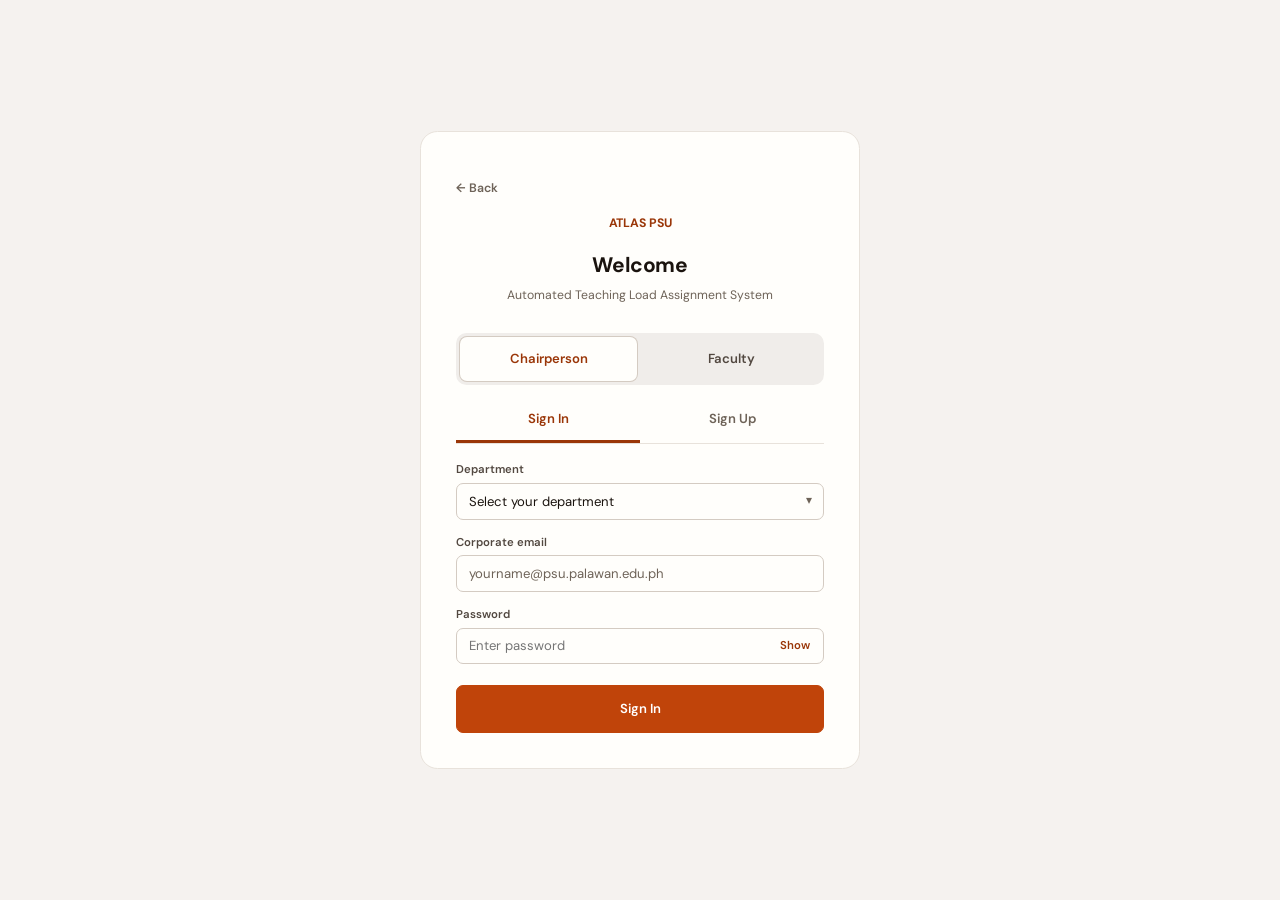
==== commit 93e771be: "Refactor UI and improve accessibility in index and dashboard pages - Updated the landing page to rep" ====
--- a/faculty/dashboard.html
+++ b/faculty/dashboard.html
@@ -23,8 +23,8 @@
         <span class="brand">ATLAS PSU</span>
       </div>
       <div class="nav-menu" role="menubar">
-        <div class="nav-item" role="menuitem" tabindex="0" data-panel="0">Dashboard</div>
-        <div class="nav-item" role="menuitem" tabindex="0" data-panel="1">Settings</div>
+        <div class="nav-item" role="menuitem" tabindex="0" data-panel="0"><svg class="nav-ic" viewBox="0 0 24 24" aria-hidden="true"><rect x="3" y="4" width="18" height="18" rx="2"/><line x1="16" y1="2" x2="16" y2="6"/><line x1="8" y1="2" x2="8" y2="6"/><line x1="3" y1="10" x2="21" y2="10"/></svg><span>Dashboard</span></div>
+        <div class="nav-item" role="menuitem" tabindex="0" data-panel="1"><svg class="nav-ic" viewBox="0 0 24 24" aria-hidden="true"><circle cx="12" cy="12" r="3"/><path d="M19.4 15a1.65 1.65 0 0 0 .33 1.82l.06.06a2 2 0 1 1-2.83 2.83l-.06-.06a1.65 1.65 0 0 0-1.82-.33 1.65 1.65 0 0 0-1 1.51V21a2 2 0 1 1-4 0v-.09A1.65 1.65 0 0 0 9 19.4a1.65 1.65 0 0 0-1.82.33l-.06.06a2 2 0 1 1-2.83-2.83l.06-.06A1.65 1.65 0 0 0 4.68 15a1.65 1.65 0 0 0-1.51-1H3a2 2 0 1 1 0-4h.09A1.65 1.65 0 0 0 4.6 9a1.65 1.65 0 0 0-.33-1.82l-.06-.06a2 2 0 1 1 2.83-2.83l.06.06A1.65 1.65 0 0 0 9 4.68a1.65 1.65 0 0 0 1-1.51V3a2 2 0 1 1 4 0v.09a1.65 1.65 0 0 0 1 1.51 1.65 1.65 0 0 0 1.82-.33l.06-.06a2 2 0 1 1 2.83 2.83l-.06.06A1.65 1.65 0 0 0 19.4 9a1.65 1.65 0 0 0 1.51 1H21a2 2 0 1 1 0 4h-.09a1.65 1.65 0 0 0-1.51 1z"/></svg><span>Settings</span></div>
       </div>
     </div>
 
@@ -37,27 +37,7 @@
         </div>
       </div>
     </div>
-    <button type="button" class="nav-hamburger" id="navHamburger" aria-label="Open menu" aria-controls="navDrawer" aria-expanded="false"><span></span><span></span><span></span></button>
   </nav>
-
-  <div class="nav-drawer-overlay" id="navDrawerOverlay"></div>
-  <aside class="nav-drawer" id="navDrawer" aria-label="Navigation menu" aria-hidden="true">
-    <div class="drawer-head">
-      <img src="../assets/images/favicon.png" alt="" width="32" height="32">
-      <span class="drawer-brand">ATLAS PSU</span>
-    </div>
-    <nav class="drawer-list">
-      <button type="button" class="drawer-item" data-go="0">Dashboard</button>
-      <button type="button" class="drawer-item" data-go="1">Settings</button>
-    </nav>
-    <div class="drawer-foot">
-      <div class="drawer-user">
-        <img src="https://media.istockphoto.com/id/2171382633/vector/user-profile-icon-anonymous-person-symbol-blank-avatar-graphic-vector-illustration.jpg?s=612x612&w=0&k=20&c=ZwOF6NfOR0zhYC44xOX06ryIPAUhDvAajrPsaZ6v1-w=" class="profile-pic" alt="User profile">
-        <span id="drawerUserLabel">Profile</span>
-      </div>
-      <a href="../pages/login.html" class="drawer-logout" data-logout>Logout</a>
-    </div>
-  </aside>
 
   <main class="panels-wrapper">
     <div class="panels-container">
@@ -83,7 +63,6 @@
         <div class="page-header">
           <div>
             <h2 id="fsGreeting">My Dashboard</h2>
-            <p>Your classes and the department schedule, kept in sync with the latest plan saved on this device.</p>
           </div>
           <div id="fsSemBadge" class="sem-context-badge" style="display:none;"></div>
         </div>
@@ -155,8 +134,7 @@
       <section class="panel" id="panel-settings" aria-label="Settings">
         <div class="page-header">
           <div>
-            <h2>Settings</h2>
-            <p>Manage your profile, class reminders and the schedule data used on this device.</p>
+            <h2><svg class="title-ic" viewBox="0 0 24 24" aria-hidden="true"><circle cx="12" cy="12" r="3"/><path d="M19.4 15a1.65 1.65 0 0 0 .33 1.82l.06.06a2 2 0 1 1-2.83 2.83l-.06-.06a1.65 1.65 0 0 0-1.82-.33 1.65 1.65 0 0 0-1 1.51V21a2 2 0 1 1-4 0v-.09A1.65 1.65 0 0 0 9 19.4a1.65 1.65 0 0 0-1.82.33l-.06.06a2 2 0 1 1-2.83-2.83l.06-.06A1.65 1.65 0 0 0 4.68 15a1.65 1.65 0 0 0-1.51-1H3a2 2 0 1 1 0-4h.09A1.65 1.65 0 0 0 4.6 9a1.65 1.65 0 0 0-.33-1.82l-.06-.06a2 2 0 1 1 2.83-2.83l.06.06A1.65 1.65 0 0 0 9 4.68a1.65 1.65 0 0 0 1-1.51V3a2 2 0 1 1 4 0v.09a1.65 1.65 0 0 0 1 1.51 1.65 1.65 0 0 0 1.82-.33l.06-.06a2 2 0 1 1 2.83 2.83l-.06.06A1.65 1.65 0 0 0 19.4 9a1.65 1.65 0 0 0 1.51 1H21a2 2 0 1 1 0 4h-.09a1.65 1.65 0 0 0-1.51 1z"/></svg>Settings</h2>
           </div>
         </div>
 
@@ -181,9 +159,8 @@
         </div>
 
         <div class="fs-card">
-          <h3>Class Reminders</h3>
-          <p class="fs-help">Reminders appear on this page while it is open. Keep the tab open on your phone or computer to be alerted.</p>
-          <label class="fs-switch"><input type="checkbox" id="fsSetEnabled"><span>Remind me before a class starts</span></label>
+          <h3>Class Reminders<span class="info-tip" tabindex="0" role="note" aria-label="Alerts show while this page is open" data-tip="Alerts show while this page is open">i</span></h3>
+          <label class="fs-switch"><input type="checkbox" id="fsSetEnabled"><span>Remind me before class</span></label>
           <div class="fs-field">
             <label for="fsSetLead">Remind me</label>
             <select id="fsSetLead">
@@ -193,10 +170,10 @@
               <option value="30">30 minutes before</option>
             </select>
           </div>
-          <label class="fs-switch"><input type="checkbox" id="fsSetStart"><span>Also alert me when a class starts</span></label>
-          <label class="fs-switch"><input type="checkbox" id="fsSetSound"><span>Play a sound</span></label>
-          <label class="fs-switch"><input type="checkbox" id="fsSetVibrate"><span>Vibrate (supported phones)</span></label>
-          <label class="fs-switch"><input type="checkbox" id="fsSetBrowser"><span>Show system notifications</span></label>
+          <label class="fs-switch"><input type="checkbox" id="fsSetStart"><span>Alert when class starts</span></label>
+          <label class="fs-switch"><input type="checkbox" id="fsSetSound"><span>Sound</span></label>
+          <label class="fs-switch"><input type="checkbox" id="fsSetVibrate"><span>Vibrate</span></label>
+          <label class="fs-switch"><input type="checkbox" id="fsSetBrowser"><span>System notifications</span></label>
           <p class="fs-help" id="fsBrowserHelp"></p>
           <button type="button" class="btn btn-outline" id="fsTestReminder">Send Test Reminder</button>
         </div>
@@ -216,6 +193,11 @@
     </div>
   </main>
 
+  <nav class="bottom-nav" aria-label="Primary">
+    <button type="button" class="bn-item" data-go="0"><svg class="bn-ic" viewBox="0 0 24 24" aria-hidden="true"><rect x="3" y="4" width="18" height="18" rx="2"/><line x1="16" y1="2" x2="16" y2="6"/><line x1="8" y1="2" x2="8" y2="6"/><line x1="3" y1="10" x2="21" y2="10"/></svg><span>Schedule</span></button>
+    <button type="button" class="bn-item" data-go="1"><svg class="bn-ic" viewBox="0 0 24 24" aria-hidden="true"><circle cx="12" cy="12" r="3"/><path d="M19.4 15a1.65 1.65 0 0 0 .33 1.82l.06.06a2 2 0 1 1-2.83 2.83l-.06-.06a1.65 1.65 0 0 0-1.82-.33 1.65 1.65 0 0 0-1 1.51V21a2 2 0 1 1-4 0v-.09A1.65 1.65 0 0 0 9 19.4a1.65 1.65 0 0 0-1.82.33l-.06.06a2 2 0 1 1-2.83-2.83l.06-.06A1.65 1.65 0 0 0 4.68 15a1.65 1.65 0 0 0-1.51-1H3a2 2 0 1 1 0-4h.09A1.65 1.65 0 0 0 4.6 9a1.65 1.65 0 0 0-.33-1.82l-.06-.06a2 2 0 1 1 2.83-2.83l.06.06A1.65 1.65 0 0 0 9 4.68a1.65 1.65 0 0 0 1-1.51V3a2 2 0 1 1 4 0v.09a1.65 1.65 0 0 0 1 1.51 1.65 1.65 0 0 0 1.82-.33l.06-.06a2 2 0 1 1 2.83 2.83l-.06.06A1.65 1.65 0 0 0 19.4 9a1.65 1.65 0 0 0 1.51 1H21a2 2 0 1 1 0 4h-.09a1.65 1.65 0 0 0-1.51 1z"/></svg><span>Settings</span></button>
+  </nav>
+
   <div id="toastNotif" class="toast-notif" aria-live="polite"></div>
 </body>
 </html>
--- a/assets/css/main-style.css
+++ b/assets/css/main-style.css
@@ -58,7 +58,7 @@
 
   --text-primary:   #1a130e;
   --text-secondary: #524840;
-  --text-muted:     #9e9389;
+  --text-muted:     #6e6358;
   --text-inverse:   #fffefb;
   --text-link:      var(--clr-primary-600);
 
@@ -69,7 +69,7 @@
   --nav-shadow:     0 1px 12px rgba(26, 19, 14, 0.07);
 
   --card-bg:        #fffefb;
-  --card-shadow:    0 1px 3px rgba(26, 19, 14, 0.06), 0 4px 16px rgba(26, 19, 14, 0.05);
+  --card-shadow:    none;
 
   --input-bg:           #fffefb;
   --input-border:       #d4cbc2;
@@ -77,11 +77,11 @@
   --input-focus-ring:   rgba(192, 68, 10, 0.15);
 
   /* Elevation shadows */
-  --shadow-xs:  0 1px 2px rgba(26, 19, 14, 0.06);
-  --shadow-sm:  0 1px 3px rgba(26, 19, 14, 0.08), 0 1px 2px rgba(26, 19, 14, 0.05);
-  --shadow-md:  0 4px 12px rgba(26, 19, 14, 0.08), 0 2px 4px rgba(26, 19, 14, 0.05);
-  --shadow-lg:  0 10px 32px rgba(26, 19, 14, 0.10), 0 4px 8px rgba(26, 19, 14, 0.06);
-  --shadow-xl:  0 20px 60px rgba(26, 19, 14, 0.13);
+  --shadow-xs:  none;
+  --shadow-sm:  none;
+  --shadow-md:  0 2px 8px rgba(26, 19, 14, 0.08);
+  --shadow-lg:  0 8px 24px rgba(26, 19, 14, 0.12);
+  --shadow-xl:  0 12px 32px rgba(26, 19, 14, 0.14);
 
   /* Typography */
   --font-display: 'DM Serif Display', Georgia, serif;
@@ -103,10 +103,10 @@
 
   /* Border radius */
   --radius-sm:   0.375rem;
-  --radius-md:   0.625rem;
-  --radius-lg:   0.875rem;
-  --radius-xl:   1.25rem;
-  --radius-2xl:  1.75rem;
+  --radius-md:   0.5rem;
+  --radius-lg:   0.75rem;
+  --radius-xl:   1rem;
+  --radius-2xl:  1.25rem;
   --radius-full: 9999px;
 
   /* Transitions */
@@ -248,8 +248,6 @@
   z-index: 1000;
   height: var(--nav-h);
   background: var(--nav-bg);
-  backdrop-filter: blur(12px);
-  -webkit-backdrop-filter: blur(12px);
   border-bottom: 1px solid var(--nav-border);
   box-shadow: var(--nav-shadow);
   display: flex;
@@ -329,7 +327,7 @@
   font-weight: 600;
 }
 
-/* lp-nav (index.html) — unified with top-navbar */
+/* lp-nav (index.html) - unified with top-navbar */
 .lp-nav {
   left: 0;
   right: 0;
@@ -594,7 +592,6 @@
 }
 .btn-edit-faculty:hover {
   background: var(--clr-primary-600);
-  transform: translateY(-1px);
 }
 
 /* ============================================================
@@ -698,7 +695,6 @@
   border: 1px solid var(--border-subtle);
   border-radius: var(--radius-lg);
   background: var(--bg-surface);
-  box-shadow: var(--card-shadow);
 }
 
 /* ============================================================
@@ -736,18 +732,14 @@
   border: 1px solid var(--border-subtle);
   border-radius: var(--radius-lg);
   padding: var(--space-5) var(--space-6);
-  box-shadow: var(--card-shadow);
   transition: box-shadow var(--transition-base), transform var(--transition-base);
-  border-left: 3px solid var(--border-default);
-}
-
-.stat-card:first-child { border-left-color: var(--clr-primary-400); }
-.stat-card:nth-child(2) { border-left-color: var(--clr-danger-500); }
-.stat-card:nth-child(3) { border-left-color: var(--clr-success-500); }
+}
+
+.stat-card:first-child { }
+.stat-card:nth-child(2) { }
+.stat-card:nth-child(3) { }
 
 .stat-card:hover {
-  box-shadow: var(--shadow-md);
-  transform: translateY(-2px);
 }
 
 .stat-label {
@@ -780,12 +772,10 @@
   border: 1px solid var(--border-subtle);
   border-radius: var(--radius-xl);
   padding: var(--space-6);
-  box-shadow: var(--card-shadow);
   transition: box-shadow var(--transition-base);
 }
 
 .dashboard-chart-card:hover {
-  box-shadow: var(--shadow-md);
 }
 
 .dashboard-chart-card h3 {
@@ -828,9 +818,7 @@
 }
 
 .fac-assign-card:hover {
-  box-shadow: var(--shadow-sm);
   border-color: var(--clr-primary-200);
-  transform: translateY(-1px);
 }
 
 .fac-assign-avatar {
@@ -876,7 +864,6 @@
   text-align: center;
   position: sticky;
   top: var(--space-4);
-  box-shadow: var(--card-shadow);
 }
 
 .ga-image {
@@ -898,13 +885,11 @@
   border: 1px solid var(--border-subtle);
   border-radius: var(--radius-xl);
   padding: var(--space-6);
-  box-shadow: var(--card-shadow);
   min-height: 300px;
   transition: box-shadow var(--transition-base);
 }
 
 .workload-result-card:hover {
-  box-shadow: var(--shadow-md);
 }
 
 .workload-result-card h3 {
@@ -978,7 +963,7 @@
   width: 0%;
   transition: width 0.2s linear, background-color 0.2s linear;
   border-radius: var(--radius-full);
-  background: linear-gradient(90deg, var(--clr-primary-500), var(--clr-primary-400));
+  background: var(--clr-primary-500);
 }
 
 /* GA Schedule Table row colors */
@@ -1211,7 +1196,6 @@
   border: 1px solid var(--border-subtle);
   border-radius: var(--radius-lg);
   overflow: hidden;
-  box-shadow: var(--card-shadow);
 }
 
 /* ============================================================
@@ -1229,12 +1213,10 @@
   border: 1px solid var(--border-subtle);
   border-radius: var(--radius-xl);
   padding: var(--space-6);
-  box-shadow: var(--card-shadow);
   transition: box-shadow var(--transition-base);
 }
 
 .chart-card:hover {
-  box-shadow: var(--shadow-md);
 }
 
 .chart-card h3 {
@@ -1253,7 +1235,7 @@
 }
 
 /* ============================================================
-   21. REPORTS SUMMARY — card-per-faculty layout
+   21. REPORTS SUMMARY - card-per-faculty layout
    ============================================================ */
 
 /* Outer wrapper replaces the old flat table */
@@ -1270,10 +1252,9 @@
   border: 1px solid var(--border-subtle);
   border-radius: var(--radius-lg);
   overflow: hidden;
-  box-shadow: var(--card-shadow);
   transition: box-shadow var(--transition-base);
 }
-.summary-faculty-card:hover { box-shadow: var(--shadow-md); }
+.summary-faculty-card:hover { }
 
 /* Card header: avatar + name/count + units badge + edit button */
 .summary-fac-header {
@@ -1398,7 +1379,6 @@
   overflow-x: auto;
   border-radius: var(--radius-lg);
   border: 1px solid var(--border-subtle);
-  box-shadow: var(--card-shadow);
 }
 
 .timetable-scroll {
@@ -1466,7 +1446,6 @@
   border-left: 2.5px solid var(--clr-primary-500);
   font-size: 0.7rem;
   line-height: 1.4;
-  box-shadow: var(--shadow-xs);
 }
 
 .tt-faculty-tag {
@@ -1481,14 +1460,12 @@
 }
 
 /* ============================================================
-   24. EDIT MODAL — expanded for full faculty editing
+   24. EDIT MODAL - expanded for full faculty editing
    ============================================================ */
 .modal-overlay {
   position: fixed;
   inset: 0;
   background: var(--bg-overlay);
-  backdrop-filter: blur(4px);
-  -webkit-backdrop-filter: blur(4px);
   z-index: 20000;
   display: flex;
   align-items: center;
@@ -1822,17 +1799,13 @@
   display: flex;
   flex-direction: column;
   gap: var(--space-1);
-  box-shadow: var(--card-shadow);
   transition: box-shadow var(--transition-base), transform var(--transition-base);
 }
 
 .fairness-card:hover {
-  box-shadow: var(--shadow-md);
-  transform: translateY(-2px);
 }
 
 .fairness-score-card {
-  border-left: 3.5px solid var(--clr-primary-500);
 }
 
 .fairness-card-label {
@@ -1956,7 +1929,6 @@
 .btn-outline:hover {
   background: var(--bg-surface-3);
   border-color: var(--border-strong);
-  transform: translateY(-1px);
 }
 
 .btn-advanced-settings {
@@ -2004,7 +1976,6 @@
   padding: var(--space-10) var(--space-10);
   width: 100%;
   max-width: 440px;
-  box-shadow: var(--shadow-xl);
 }
 
 .login-card h1 {
@@ -2088,14 +2059,11 @@
   cursor: pointer;
   transition: background var(--transition-fast), transform var(--transition-fast), box-shadow var(--transition-fast);
   margin-top: var(--space-1);
-  box-shadow: 0 1px 4px rgba(192, 68, 10, 0.25);
 }
 
 .btn-login-submit:hover {
   background: var(--clr-primary-600);
   border-color: var(--clr-primary-600);
-  transform: translateY(-1px);
-  box-shadow: 0 4px 14px rgba(192, 68, 10, 0.28);
 }
 
 .error-msg {
@@ -2264,7 +2232,6 @@
 
 /* Dashboard schedule card - emphasized (shown first) */
 .dashboard-schedule-card {
-  border-left: 3.5px solid var(--clr-primary-500);
   margin-bottom: var(--space-5);
 }
 
@@ -2284,13 +2251,6 @@
 
 .dashboard-card-header h3 {
   margin-bottom: var(--space-1);
-}
-
-.dashboard-card-sub {
-  font-size: 0.8rem;
-  color: var(--text-muted);
-  margin: 0;
-  line-height: 1.4;
 }
 
 /* Class type badge (LECTURE / LAB) */
@@ -2343,7 +2303,6 @@
   border: 1px solid var(--border-subtle);
   border-radius: var(--radius-lg);
   padding: var(--space-4);
-  box-shadow: var(--card-shadow);
 }
 
 .room-section-header {
@@ -2619,7 +2578,6 @@
   padding: 20px 24px;
   max-width: 600px;
   margin-bottom: 28px;
-  box-shadow: var(--shadow-sm);
 }
 
 #engineSettingsCard {
@@ -2686,17 +2644,11 @@
   margin-bottom: 3px;
 }
 
-.academic-mode-header-sub {
-  font-size: 0.8rem;
-  color: var(--text-muted);
-  line-height: 1.45;
-}
-
 .academic-active-banner {
   display: flex;
   align-items: center;
   gap: 8px;
-  background: linear-gradient(135deg, var(--clr-primary-50), #fff8f5);
+  background: var(--clr-primary-50);
   border: 1.5px solid var(--clr-primary-200);
   border-radius: 8px;
   padding: 10px 14px;
@@ -2887,7 +2839,6 @@
   border: 1px solid var(--border-subtle);
   border-radius: var(--radius-lg);
   overflow: hidden;
-  box-shadow: var(--card-shadow);
 }
 
 .curriculum-header {
@@ -2932,7 +2883,7 @@
 .font-mono  { font-family: var(--font-mono); }
 
 /* ============================================================
-   FAC-ASSIGN CARD — POLISHED LAYOUT (patched)
+   FAC-ASSIGN CARD - POLISHED LAYOUT (patched)
    ============================================================ */
 
 /* Header: name + count stacked, units badge + edit button right-aligned */
@@ -3044,17 +2995,14 @@
 }
 
 /* ============================================================
-   INDEX (LANDING PAGE) — lp-* rules
+   INDEX (LANDING PAGE) - lp-* rules
    Nav unified with .top-navbar design tokens
    ============================================================ */
 
 /* ── NAV ── */
 .lp-nav {
   background: var(--nav-bg);
-  backdrop-filter: blur(12px);
-  -webkit-backdrop-filter: blur(12px);
   border-bottom: 1px solid var(--nav-border);
-  box-shadow: var(--nav-shadow);
   padding: 0 var(--space-5);
   height: var(--nav-h);
   display: flex;
@@ -3152,14 +3100,6 @@
   color: var(--clr-primary-500);
   margin-bottom: 22px;
   letter-spacing: 0.01em;
-}
-
-.lp-hero-desc {
-  font-size: 0.95rem;
-  line-height: 1.75;
-  color: var(--text-muted);
-  max-width: 500px;
-  margin-bottom: 36px;
 }
 
 .lp-cta {
@@ -3179,7 +3119,6 @@
 
 .lp-cta:hover {
   background: var(--clr-primary-600);
-  transform: translateY(-1px);
 }
 
 .lp-cta-arrow { font-size: 1rem; }
@@ -3203,7 +3142,6 @@
   justify-content: center;
   gap: 16px;
   padding: 40px;
-  box-shadow: 0 2px 20px rgba(192, 68, 10, 0.07);
 }
 
 .lp-visual-icon {
@@ -3249,10 +3187,9 @@
     text-align: center;
   }
   .lp-hero-right { display: none; }
-  .lp-hero-desc  { max-width: 100%; }
-}
-/* ============================================================
-   ROOM CAPACITY — Settings Room Management
+}
+/* ============================================================
+   ROOM CAPACITY - Settings Room Management
    ============================================================ */
 
 .room-capacity-legend {
@@ -3366,8 +3303,6 @@
   transition: transform var(--transition-base), box-shadow var(--transition-base);
 }
 .capacity-metric-tile:hover {
-  transform: translateY(-2px);
-  box-shadow: var(--shadow-md);
 }
 
 .capacity-ok   { background: var(--clr-success-100); border-color: var(--clr-success-500); }
@@ -3640,72 +3575,7 @@
 }
 
 /* ============================================================
-   HAMBURGER NAVIGATION (dashboard, <= 900px)
-   ============================================================ */
-.nav-hamburger, .nav-drawer, .nav-drawer-overlay { display: none; }
-
-@media (max-width: 900px) {
-  :root { --nav-h: calc(3.5rem + env(safe-area-inset-top, 0px)); }
-  .top-navbar { flex-wrap: nowrap; align-content: center; gap: var(--space-2); height: var(--nav-h); }
-  .nav-left { display: flex; align-items: center; gap: var(--space-2); min-width: 0; }
-  .nav-brand-wrap { order: 0; height: auto; }
-  .nav-menu, .nav-right { display: none; }
-
-  .nav-hamburger {
-    display: inline-flex; flex-direction: column; justify-content: center; align-items: center; gap: 5px; padding: 0; flex-shrink: 0;
-    background: transparent; border: 1.5px solid var(--border-default); border-radius: var(--radius-md);
-  }
-  .nav-hamburger:hover { background: var(--bg-surface-3); }
-  .nav-hamburger span {
-    display: block; width: 18px; height: 2px; border-radius: 2px; background: var(--text-primary);
-    transition: transform var(--transition-base), opacity var(--transition-fast);
-  }
-  .nav-hamburger.open span:nth-child(1) { transform: translateY(7px) rotate(45deg); }
-  .nav-hamburger.open span:nth-child(2) { opacity: 0; }
-  .nav-hamburger.open span:nth-child(3) { transform: translateY(-7px) rotate(-45deg); }
-
-  .nav-drawer-overlay {
-    display: block; position: fixed; inset: 0; z-index: 1900; background: var(--bg-overlay);
-    backdrop-filter: blur(2px); opacity: 0; visibility: hidden;
-    transition: opacity var(--transition-base), visibility var(--transition-base);
-  }
-  .nav-drawer-overlay.open { opacity: 1; visibility: visible; }
-
-  .nav-drawer {
-    display: flex; flex-direction: column; position: fixed; top: 0; bottom: 0; z-index: 2000;
-    width: min(300px, 85vw); background: var(--bg-surface); box-shadow: var(--shadow-xl);
-    padding: env(safe-area-inset-top, 0px) 0 env(safe-area-inset-bottom, 0px) env(safe-area-inset-left, 0px); visibility: hidden;
-    transition: transform var(--transition-base), visibility var(--transition-base);
-  }
-  .nav-drawer.open { transform: translateX(0); visibility: visible; }
-
-  .drawer-head { display: flex; align-items: center; gap: var(--space-3); padding: var(--space-4) var(--space-5); border-bottom: 1px solid var(--border-subtle); }
-  .drawer-brand { font-weight: 700; color: var(--clr-primary-600); letter-spacing: -0.01em; }
-  .drawer-list { flex: 1; overflow-y: auto; padding: var(--space-3); display: flex; flex-direction: column; gap: var(--space-1); }
-  .drawer-item {
-    justify-content: flex-start; width: 100%; padding: 0.75rem var(--space-4);
-    background: transparent; color: var(--text-secondary); font-weight: 500;
-    border: none; border-radius: var(--radius-md); text-align: left;
-  }
-  .drawer-item:hover { background: var(--bg-surface-3); color: var(--text-primary); }
-  .drawer-item.active { background: var(--clr-primary-50); color: var(--clr-primary-600); font-weight: 600; }
-
-  .drawer-foot { padding: var(--space-4) var(--space-5); border-top: 1px solid var(--border-subtle); display: flex; flex-direction: column; gap: var(--space-3); }
-  .drawer-user { display: flex; align-items: center; gap: var(--space-3); min-width: 0; font-size: 0.875rem; font-weight: 600; color: var(--text-primary); }
-  .drawer-user span { overflow: hidden; text-overflow: ellipsis; white-space: nowrap; }
-  .drawer-logout {
-    display: flex; align-items: center; justify-content: center; padding: 0.5rem 1rem;
-    border: 1.5px solid #fca5a5; border-radius: var(--radius-md); color: #dc2626; font-weight: 600; font-size: 0.875rem;
-  }
-  .drawer-logout:hover { background: var(--clr-danger-100); color: #991b1b; }
-}
-
-@media (max-width: 900px) and (max-height: 480px) and (orientation: landscape) {
-  :root { --nav-h: calc(3rem + env(safe-area-inset-top, 0px)); }
-}
-
-/* ============================================================
-   MOBILE / DEVICE SCALE TUNING (hamburger right, readable sizes)
+   MOBILE / DEVICE SCALE TUNING (readable sizes)
    ============================================================ */
 @media (min-width: 601px) and (max-width: 1100px) {
   .stats-row { grid-template-columns: repeat(3, 1fr); }
@@ -3715,16 +3585,7 @@
 @media (max-width: 900px) {
   html { font-size: 15px; }
   body { font-size: 1rem; }
-  .nav-left { flex: 1; }
-  .nav-hamburger { width: 44px; height: 44px; min-height: 44px; margin-left: auto; }
   .nav-brand-wrap img.psu-logo { width: 32px; height: 32px; }
-
-  .nav-drawer {
-    left: auto; right: 0; padding-left: 0; padding-right: env(safe-area-inset-right, 0px);
-    transform: translateX(100%);
-  }
-  .drawer-item { min-height: 48px; font-size: 1rem; }
-  .drawer-logout { min-height: 48px; }
 
   /* minimum readable text (>= 12px) for tiny labels/badges */
   .section-badge, .class-type-tag, .student-count-tag, .viol-counts, .units-badge, .fac-assign-slot, .fac-assign-room, .fac-assign-count, .fac-assign-section, .tt-entry, .tt-faculty-tag, .tt-subject-tag, .tt-room-tag, .tt-class-tag, .tt-section-tag, .tt-time-label, .stat-label, .modal-label, .modal-section-label, .room-cap-col-labels, .capacity-metric-label, .fairness-card-label, .fairness-card-sub, .stat-sub, .summary-fac-count, .lp-brand-sub, .summary-assignments-table thead th, .curriculum-table thead th, .cap-details-table thead th, .subject-year-badge, .slot-badge, .capacity-overall-badge, .btn-select-day { font-size: 0.8rem !important; }
@@ -3811,10 +3672,7 @@
 /* Department banner (dashboard) */
 .dept-banner {
   display: flex; align-items: center; gap: var(--space-3);
-  margin-bottom: var(--space-5); padding: var(--space-3) var(--space-4);
-  background: var(--clr-primary-50); border: 1px solid var(--border-subtle);
-  border-left: 4px solid var(--clr-primary-600); border-radius: var(--radius-md);
-  color: var(--clr-primary-600);
+  margin-bottom: var(--space-4); padding: 0; color: var(--clr-primary-600);
 }
 .dept-banner svg { flex-shrink: 0; }
 .dept-banner-text { display: flex; flex-direction: column; min-width: 0; line-height: 1.3; }
@@ -3884,7 +3742,7 @@
 #gaScheduleTable colgroup { display: none; }
 #gaScheduleTable thead { position: absolute; width: 1px; height: 1px; overflow: hidden; clip: rect(0 0 0 0); }
 #gaScheduleTable tbody { display: grid; gap: var(--space-3); }
-#gaScheduleTable tbody tr { display: grid; grid-template-columns: repeat(2, minmax(0, 1fr)); gap: 10px 12px; padding: var(--space-4); background: var(--card-bg); border: 1px solid var(--border-subtle); border-radius: var(--radius-lg); box-shadow: var(--card-shadow); }
+#gaScheduleTable tbody tr { display: grid; grid-template-columns: repeat(2, minmax(0, 1fr)); gap: 10px 12px; padding: var(--space-4); background: var(--card-bg); border: 1px solid var(--border-subtle); border-radius: var(--radius-lg); }
 #gaScheduleTable td { padding: 0; border: 0; background: none; min-width: 0; text-align: left !important; white-space: normal; overflow-wrap: anywhere; font-size: 0.9375rem; }
 #gaScheduleTable td::before { display: block; margin-bottom: 3px; font-size: 0.75rem; font-weight: 600; letter-spacing: 0.04em; text-transform: uppercase; color: var(--text-muted); }
 #gaScheduleTable td[colspan] { grid-column: 1 / -1; text-align: center !important; }
@@ -3910,7 +3768,7 @@
 #roomUtilCapTable colgroup { display: none; }
 #roomUtilCapTable thead { position: absolute; width: 1px; height: 1px; overflow: hidden; clip: rect(0 0 0 0); }
 #roomUtilCapTable tbody { display: grid; gap: var(--space-3); }
-#roomUtilCapTable tbody tr { display: grid; grid-template-columns: repeat(2, minmax(0, 1fr)); gap: 10px 12px; padding: var(--space-4); background: var(--card-bg); border: 1px solid var(--border-subtle); border-radius: var(--radius-lg); box-shadow: var(--card-shadow); }
+#roomUtilCapTable tbody tr { display: grid; grid-template-columns: repeat(2, minmax(0, 1fr)); gap: 10px 12px; padding: var(--space-4); background: var(--card-bg); border: 1px solid var(--border-subtle); border-radius: var(--radius-lg); }
 #roomUtilCapTable td { padding: 0; border: 0; background: none; min-width: 0; text-align: left !important; white-space: normal; overflow-wrap: anywhere; font-size: 0.9375rem; }
 #roomUtilCapTable td::before { display: block; margin-bottom: 3px; font-size: 0.75rem; font-weight: 600; letter-spacing: 0.04em; text-transform: uppercase; color: var(--text-muted); }
 #roomUtilCapTable td[colspan] { grid-column: 1 / -1; text-align: center !important; }
@@ -3929,7 +3787,7 @@
 #capacityDetailsTable colgroup { display: none; }
 #capacityDetailsTable thead { position: absolute; width: 1px; height: 1px; overflow: hidden; clip: rect(0 0 0 0); }
 #capacityDetailsTable tbody { display: grid; gap: var(--space-3); }
-#capacityDetailsTable tbody tr { display: grid; grid-template-columns: repeat(2, minmax(0, 1fr)); gap: 10px 12px; padding: var(--space-4); background: var(--card-bg); border: 1px solid var(--border-subtle); border-radius: var(--radius-lg); box-shadow: var(--card-shadow); }
+#capacityDetailsTable tbody tr { display: grid; grid-template-columns: repeat(2, minmax(0, 1fr)); gap: 10px 12px; padding: var(--space-4); background: var(--card-bg); border: 1px solid var(--border-subtle); border-radius: var(--radius-lg); }
 #capacityDetailsTable td { padding: 0; border: 0; background: none; min-width: 0; text-align: left !important; white-space: normal; overflow-wrap: anywhere; font-size: 0.9375rem; }
 #capacityDetailsTable td::before { display: block; margin-bottom: 3px; font-size: 0.75rem; font-weight: 600; letter-spacing: 0.04em; text-transform: uppercase; color: var(--text-muted); }
 #capacityDetailsTable td[colspan] { grid-column: 1 / -1; text-align: center !important; }
@@ -3973,7 +3831,7 @@
 #fairnessPerFaculty table colgroup { display: none; }
 #fairnessPerFaculty table thead { position: absolute; width: 1px; height: 1px; overflow: hidden; clip: rect(0 0 0 0); }
 #fairnessPerFaculty table tbody { display: grid; gap: var(--space-3); }
-#fairnessPerFaculty table tbody tr { display: grid; grid-template-columns: repeat(2, minmax(0, 1fr)); gap: 10px 12px; padding: var(--space-4); background: var(--card-bg); border: 1px solid var(--border-subtle); border-radius: var(--radius-lg); box-shadow: var(--card-shadow); }
+#fairnessPerFaculty table tbody tr { display: grid; grid-template-columns: repeat(2, minmax(0, 1fr)); gap: 10px 12px; padding: var(--space-4); background: var(--card-bg); border: 1px solid var(--border-subtle); border-radius: var(--radius-lg); }
 #fairnessPerFaculty table td { padding: 0; border: 0; background: none; min-width: 0; text-align: left !important; white-space: normal; overflow-wrap: anywhere; font-size: 0.9375rem; }
 #fairnessPerFaculty table td::before { display: block; margin-bottom: 3px; font-size: 0.75rem; font-weight: 600; letter-spacing: 0.04em; text-transform: uppercase; color: var(--text-muted); }
 #fairnessPerFaculty table td[colspan] { grid-column: 1 / -1; text-align: center !important; }
@@ -3991,7 +3849,7 @@
 #facultyTable { width: 100%; min-width: 0 !important; table-layout: auto; border: 0; background: none; }
 #facultyTable colgroup { display: none; }
 #facultyTable tbody { display: grid; gap: var(--space-3); }
-#facultyTable tbody tr { display: grid; grid-template-columns: repeat(2, minmax(0, 1fr)); gap: 10px 12px; padding: var(--space-4); background: var(--card-bg); border: 1px solid var(--border-subtle); border-radius: var(--radius-lg); box-shadow: var(--card-shadow); }
+#facultyTable tbody tr { display: grid; grid-template-columns: repeat(2, minmax(0, 1fr)); gap: 10px 12px; padding: var(--space-4); background: var(--card-bg); border: 1px solid var(--border-subtle); border-radius: var(--radius-lg); }
 #facultyTable td { padding: 0; border: 0; background: none; min-width: 0; text-align: left !important; white-space: normal; overflow-wrap: anywhere; font-size: 0.9375rem; }
 #facultyTable td::before { display: block; margin-bottom: 3px; font-size: 0.75rem; font-weight: 600; letter-spacing: 0.04em; text-transform: uppercase; color: var(--text-muted); }
 #facultyTable td[colspan] { grid-column: 1 / -1; text-align: center !important; }
@@ -4018,7 +3876,7 @@
 #subjectsTable colgroup { display: none; }
 #subjectsTable thead { position: absolute; width: 1px; height: 1px; overflow: hidden; clip: rect(0 0 0 0); }
 #subjectsTable tbody { display: grid; gap: var(--space-3); }
-#subjectsTable tbody tr { display: grid; grid-template-columns: repeat(6, minmax(0, 1fr)); gap: 10px 12px; padding: var(--space-4); background: var(--card-bg); border: 1px solid var(--border-subtle); border-radius: var(--radius-lg); box-shadow: var(--card-shadow); }
+#subjectsTable tbody tr { display: grid; grid-template-columns: repeat(6, minmax(0, 1fr)); gap: 10px 12px; padding: var(--space-4); background: var(--card-bg); border: 1px solid var(--border-subtle); border-radius: var(--radius-lg); }
 #subjectsTable td { padding: 0; border: 0; background: none; min-width: 0; text-align: left !important; white-space: normal; overflow-wrap: anywhere; font-size: 0.9375rem; }
 #subjectsTable td::before { display: block; margin-bottom: 3px; font-size: 0.75rem; font-weight: 600; letter-spacing: 0.04em; text-transform: uppercase; color: var(--text-muted); }
 #subjectsTable td[colspan] { grid-column: 1 / -1; text-align: center !important; }
@@ -4047,7 +3905,7 @@
 #classSizesTable colgroup { display: none; }
 #classSizesTable thead { position: absolute; width: 1px; height: 1px; overflow: hidden; clip: rect(0 0 0 0); }
 #classSizesTable tbody { display: grid; gap: var(--space-3); }
-#classSizesTable tbody tr { display: grid; grid-template-columns: repeat(2, minmax(0, 1fr)); gap: 10px 12px; padding: var(--space-4); background: var(--card-bg); border: 1px solid var(--border-subtle); border-radius: var(--radius-lg); box-shadow: var(--card-shadow); }
+#classSizesTable tbody tr { display: grid; grid-template-columns: repeat(2, minmax(0, 1fr)); gap: 10px 12px; padding: var(--space-4); background: var(--card-bg); border: 1px solid var(--border-subtle); border-radius: var(--radius-lg); }
 #classSizesTable td { padding: 0; border: 0; background: none; min-width: 0; text-align: left !important; white-space: normal; overflow-wrap: anywhere; font-size: 0.9375rem; }
 #classSizesTable td::before { display: block; margin-bottom: 3px; font-size: 0.75rem; font-weight: 600; letter-spacing: 0.04em; text-transform: uppercase; color: var(--text-muted); }
 #classSizesTable td[colspan] { grid-column: 1 / -1; text-align: center !important; }
@@ -4191,7 +4049,7 @@
   border: 0; border-radius: var(--radius-md); box-shadow: none; font-size: 0.9375rem; font-weight: 600;
 }
 .seg-btn:hover { background: rgba(255, 255, 255, 0.6); }
-.seg-btn.active { background: var(--bg-surface); color: var(--clr-primary-600); box-shadow: var(--shadow-sm); }
+.seg-btn.active { background: var(--bg-surface); color: var(--clr-primary-600); box-shadow: 0 0 0 1px var(--border-default); }
 
 .auth-tabs { display: flex; margin-bottom: var(--space-5); border-bottom: 1px solid var(--border-subtle); }
 .tab-btn {
@@ -4205,14 +4063,13 @@
 #authForm[data-role="chairperson"] .only-faculty,
 #authForm[data-role="faculty"] .only-chair,
 #authForm[data-mode="signin"] .only-signup { display: none; }
-.login-manual[hidden], .login-hint[hidden] { display: none; }
+.login-manual[hidden] { display: none; }
 
 .login-card .login-field { margin-bottom: var(--space-4); }
 .login-card .login-field input,
 .login-card .login-field select,
 .login-card .login-field .select-wrap { margin-bottom: 0; }
 .login-card .login-field .login-manual { margin-top: var(--space-2); }
-.login-hint { margin-top: var(--space-2); font-size: 0.8125rem; color: var(--text-muted); }
 
 .pw-wrap { position: relative; }
 .login-card .pw-wrap input { padding-right: 4.5rem; }
@@ -4224,4 +4081,98 @@
 .login-card .btn-login-submit { min-height: 48px; margin-top: var(--space-2); }
 @media (max-width: 520px) {
   .login-card input[type="text"], .login-card input[type="password"], .login-card select { font-size: 1rem; min-height: 44px; }
-}+}
+
+/* ============================================================
+   FAMILIAR UI: icons, tooltips, status chips, empty states
+   ============================================================ */
+.nav-menu .nav-item { display: inline-flex; align-items: center; gap: 8px; }
+.nav-ic { width: 18px; height: 18px; flex-shrink: 0; fill: none; stroke: currentColor; stroke-width: 2; stroke-linecap: round; stroke-linejoin: round; }
+.title-ic { width: 26px; height: 26px; flex-shrink: 0; fill: none; stroke: var(--clr-primary-600); stroke-width: 2; stroke-linecap: round; stroke-linejoin: round; }
+.page-header h2 { display: flex; align-items: center; gap: 10px; }
+
+.info-tip {
+  position: relative; display: inline-flex; align-items: center; justify-content: center;
+  width: 18px; height: 18px; margin-left: 6px; border-radius: 50%;
+  background: var(--clr-primary-50); color: var(--clr-primary-600);
+  font-size: 0.75rem; font-weight: 700; font-style: normal; letter-spacing: 0; text-transform: none; line-height: 1;
+  cursor: help; vertical-align: middle;
+}
+.info-tip::after {
+  content: attr(data-tip); position: absolute; left: -8px; bottom: calc(100% + 8px); z-index: 60;
+  width: max-content; max-width: min(240px, 70vw); padding: 8px 10px;
+  background: var(--clr-gray-900); color: var(--text-inverse); border-radius: var(--radius-md);
+  font-size: 0.8125rem; font-weight: 500; line-height: 1.4; text-align: left; white-space: normal;
+  opacity: 0; visibility: hidden; pointer-events: none; transition: opacity 0.15s;
+}
+.info-tip:hover::after, .info-tip:focus::after { opacity: 1; visibility: visible; }
+.info-tip:focus { outline: none; box-shadow: 0 0 0 3px var(--input-focus-ring); }
+
+.status-chip {
+  display: inline-flex; align-items: center; gap: 6px; padding: 4px 12px; border-radius: 999px;
+  background: #dcfce7; color: #166534; font-size: 0.8125rem; font-weight: 600; white-space: nowrap;
+}
+.status-chip::before { content: ""; width: 8px; height: 8px; border-radius: 50%; background: #22c55e; }
+
+.empty-state-msg::before, .fs-empty::before {
+  content: ""; display: block; width: 40px; height: 40px; margin: 0 auto var(--space-2);
+  background: no-repeat center / contain url("data:image/svg+xml,%3Csvg xmlns='http://www.w3.org/2000/svg' viewBox='0 0 24 24' fill='none' stroke='%23a89f94' stroke-width='1.6' stroke-linecap='round' stroke-linejoin='round'%3E%3Cpolyline points='22 12 16 12 14 15 10 15 8 12 2 12'/%3E%3Cpath d='M5.45 5.11L2 12v6a2 2 0 0 0 2 2h16a2 2 0 0 0 2-2v-6l-3.45-6.89A2 2 0 0 0 16.76 4H7.24a2 2 0 0 0-1.79 1.11z'/%3E%3C/svg%3E");
+}
+
+.lp-pills { display: flex; flex-wrap: wrap; gap: 10px; margin: 0 0 var(--space-6); padding: 0; list-style: none; }
+.lp-pills li {
+  display: inline-flex; align-items: center; gap: 8px; padding: 8px 14px; border-radius: 999px;
+  background: var(--clr-primary-50); color: var(--clr-primary-600); font-size: 0.9rem; font-weight: 600;
+}
+.lp-pill-ic { width: 18px; height: 18px; fill: none; stroke: currentColor; stroke-width: 2; stroke-linecap: round; stroke-linejoin: round; }
+.lp-actions { display: flex; flex-wrap: wrap; gap: var(--space-3); }
+.lp-cta.lp-cta-alt { background: var(--bg-surface); color: var(--clr-primary-600); border: 1.5px solid var(--clr-primary-400); box-shadow: none; }
+.lp-cta.lp-cta-alt:hover { background: var(--clr-primary-50); }
+
+/* ============================================================
+   MOBILE NAVIGATION (<= 900px): top bar + bottom tab bar
+   ============================================================ */
+.bottom-nav { display: none; }
+
+@media (max-width: 900px) {
+  :root {
+    --nav-h: calc(3.5rem + env(safe-area-inset-top, 0px));
+    --bottom-nav-h: calc(3.5rem + env(safe-area-inset-bottom, 0px));
+  }
+  .top-navbar { flex-wrap: nowrap; align-content: center; gap: var(--space-2); height: var(--nav-h); }
+  .nav-left { display: flex; align-items: center; gap: var(--space-2); flex: 1; min-width: 0; }
+  .nav-brand-wrap { order: 0; height: auto; }
+  .nav-menu { display: none; }
+  .nav-right { display: flex; order: 2; height: auto; margin-left: auto; }
+
+  .bottom-nav {
+    display: flex; position: fixed; left: 0; right: 0; bottom: 0; z-index: 1000; height: var(--bottom-nav-h);
+    padding: 0 env(safe-area-inset-right, 0px) env(safe-area-inset-bottom, 0px) env(safe-area-inset-left, 0px);
+    background: var(--bg-surface); border-top: 1px solid var(--border-subtle); box-shadow: 0 -2px 12px rgba(0, 0, 0, 0.06);
+  }
+  .bn-item {
+    position: relative; flex: 1; min-width: 0; min-height: 0; padding: 0; gap: 2px;
+    display: flex; flex-direction: column; align-items: center; justify-content: center;
+    background: transparent; color: var(--text-muted); border: 0; border-radius: 0; box-shadow: none;
+    font-size: 0.75rem; font-weight: 600;
+  }
+  .bn-item:hover { background: transparent; color: var(--text-primary); }
+  .bn-item.active { color: var(--clr-primary-600); }
+  .bn-item.active::before { content: ""; position: absolute; top: 0; left: 28%; right: 28%; height: 3px; border-radius: 0 0 3px 3px; background: var(--clr-primary-600); }
+  .bn-ic { width: 22px; height: 22px; fill: none; stroke: currentColor; stroke-width: 2; stroke-linecap: round; stroke-linejoin: round; }
+
+  .panels-wrapper { height: calc(100vh - var(--nav-h) - var(--bottom-nav-h)); height: calc(100dvh - var(--nav-h) - var(--bottom-nav-h)); }
+  .panel { padding-bottom: var(--space-6); }
+  .scroll-handle { bottom: calc(var(--bottom-nav-h) + 6px); }
+  .toast-notif { bottom: calc(var(--bottom-nav-h) + var(--space-4)); }
+}
+
+@media (max-width: 900px) and (max-height: 480px) and (orientation: landscape) {
+  :root { --nav-h: calc(3rem + env(safe-area-inset-top, 0px)); --bottom-nav-h: calc(3rem + env(safe-area-inset-bottom, 0px)); }
+}
+
+/* ============================================================
+   ACCESSIBILITY AND FEEDBACK
+   ============================================================ */
+:focus-visible { outline: 2px solid var(--clr-primary-600); outline-offset: 2px; }
+button:active:not(:disabled), .btn:active { filter: brightness(0.94); }
--- a/assets/css/faculty-style.css
+++ b/assets/css/faculty-style.css
@@ -8,7 +8,7 @@
   display: flex; align-items: flex-start; justify-content: space-between; gap: var(--space-3);
   margin-bottom: var(--space-4); padding: var(--space-3) var(--space-4);
   background: #fffbeb; color: #78350f;
-  border: 1px solid #fcd34d; border-left: 4px solid #f59e0b; border-radius: var(--radius-md);
+  border: 1px solid #fcd34d; border-radius: var(--radius-md);
 }
 .fs-alert[hidden] { display: none; }
 .fs-alert-text { display: flex; flex-direction: column; gap: 2px; min-width: 0; }
@@ -22,12 +22,12 @@
 .fs-now { display: grid; grid-template-columns: minmax(220px, 1fr) 2fr; gap: var(--space-4); margin-bottom: var(--space-5); }
 .fs-clock, .fs-status {
   background: var(--bg-surface); border: 1px solid var(--border-subtle);
-  border-radius: var(--radius-lg); padding: var(--space-5); box-shadow: var(--card-shadow);
+  border-radius: var(--radius-lg); padding: var(--space-5);
 }
 .fs-clock-time { font-size: 2rem; font-weight: 700; letter-spacing: -0.02em; font-variant-numeric: tabular-nums; color: var(--text-primary); }
 .fs-clock-date { margin-top: var(--space-1); color: var(--text-secondary); font-size: 0.9375rem; }
-.fs-status { display: flex; flex-direction: column; gap: 4px; border-left: 4px solid var(--clr-primary-400); min-width: 0; }
-.fs-status-live { border-left-color: var(--clr-success-500); background: #f0fdf4; }
+.fs-status { display: flex; flex-direction: column; gap: 4px; min-width: 0; }
+.fs-status-live { border-color: var(--clr-success-500); background: #f0fdf4; }
 .fs-status-label { font-size: 0.75rem; font-weight: 700; letter-spacing: 0.06em; text-transform: uppercase; color: var(--text-muted); }
 .fs-status-title { font-size: 1.25rem; line-height: 1.3; color: var(--text-primary); overflow-wrap: anywhere; }
 .fs-status-meta { color: var(--text-secondary); font-size: 0.9375rem; }
@@ -42,7 +42,7 @@
   font-size: 0.9375rem; font-weight: 600; box-shadow: none;
 }
 .fs-tab:hover { background: rgba(255, 255, 255, 0.6); }
-.fs-tab.active { background: var(--bg-surface); color: var(--clr-primary-600); box-shadow: var(--shadow-sm); }
+.fs-tab.active { background: var(--bg-surface); color: var(--clr-primary-600); box-shadow: 0 0 0 1px var(--border-default); }
 
 /* ---------- Chips ---------- */
 .fs-chip { display: inline-block; margin-left: var(--space-2); padding: 2px 10px; border-radius: 999px; font-size: 0.75rem; font-weight: 700; vertical-align: middle; }
@@ -58,7 +58,7 @@
   display: flex; gap: var(--space-4); margin-bottom: var(--space-2); padding: var(--space-3) var(--space-4);
   background: var(--bg-surface); border: 1px solid var(--border-subtle); border-radius: var(--radius-md);
 }
-.fs-day-today .fs-class { border-left: 4px solid var(--clr-primary-400); }
+.fs-day-today .fs-class { }
 .fs-class-time { flex: 0 0 5.5rem; font-weight: 700; color: var(--text-primary); font-variant-numeric: tabular-nums; }
 .fs-class-time small { display: block; font-size: 0.75rem; font-weight: 500; color: var(--text-muted); }
 .fs-class-body { flex: 1; min-width: 0; }
@@ -73,7 +73,7 @@
 /* ---------- Week / viewer ---------- */
 .fs-hidden-source { display: none; }
 .fs-view-btn { display: none; margin-bottom: var(--space-3); }
-.fs-live-cell { box-shadow: inset 0 0 0 2px var(--clr-success-500); }
+.fs-live-cell { }
 
 /* ---------- All faculty ---------- */
 .fs-toolbar { display: flex; flex-wrap: wrap; align-items: flex-end; gap: var(--space-3); margin-bottom: var(--space-4); }
@@ -93,7 +93,7 @@
 .fs-class-compact { background: var(--bg-surface-2); }
 
 /* ---------- Settings ---------- */
-.fs-card { margin-bottom: var(--space-4); padding: var(--space-5); background: var(--bg-surface); border: 1px solid var(--border-subtle); border-radius: var(--radius-lg); box-shadow: var(--card-shadow); }
+.fs-card { margin-bottom: var(--space-4); padding: var(--space-5); background: var(--bg-surface); border: 1px solid var(--border-subtle); border-radius: var(--radius-lg); }
 .fs-card h3 { margin-bottom: var(--space-3); font-size: 1.0625rem; }
 .fs-form { display: grid; grid-template-columns: repeat(auto-fit, minmax(240px, 1fr)); gap: var(--space-4); margin-bottom: var(--space-4); }
 .fs-field { display: flex; flex-direction: column; gap: 6px; margin-bottom: var(--space-3); }
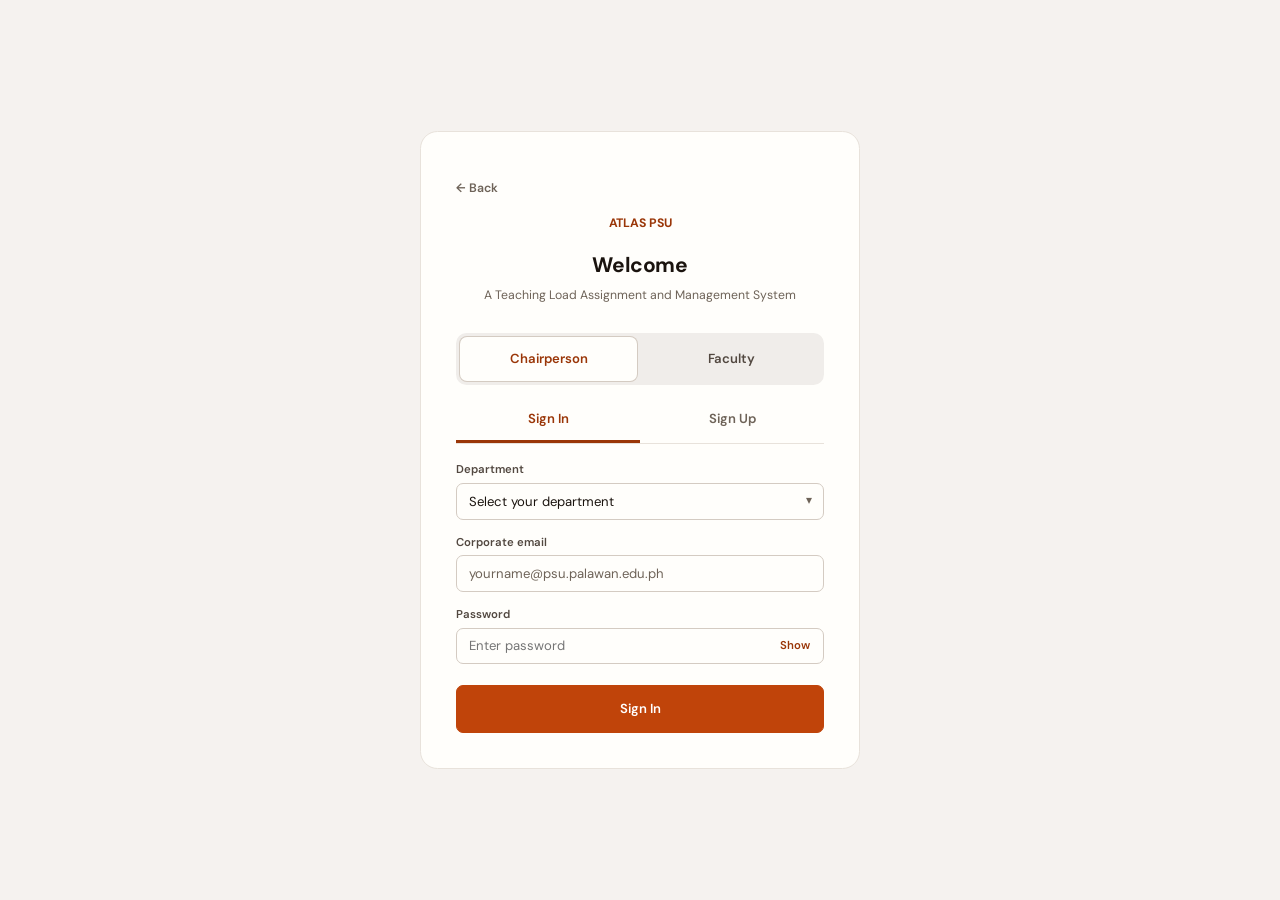
==== commit c168b919: "feat: Enhance faculty dashboard with week strip and day picker functionality - Added a week strip fo" ====
--- a/faculty/dashboard.html
+++ b/faculty/dashboard.html
@@ -81,7 +81,7 @@
           </div>
         </div>
 
-        <div class="stats-row">
+        <div class="stats-row fs-stats">
           <div class="stat-card">
             <div class="stat-label">Classes This Week</div>
             <div class="stat-value" id="fsStatClasses">0</div>
@@ -107,6 +107,7 @@
 
         <!-- My Schedule -->
         <div class="fs-tabpanel" id="fsTabMine" role="tabpanel" aria-labelledby="fsTabBtnMine">
+          <div class="fs-weekstrip" id="fsWeekStrip" role="group" aria-label="Choose a day"></div>
           <div id="fsMineList"></div>
         </div>
 
--- a/assets/css/main-style.css
+++ b/assets/css/main-style.css
@@ -69,7 +69,6 @@
   --nav-shadow:     0 1px 12px rgba(26, 19, 14, 0.07);
 
   --card-bg:        #fffefb;
-  --card-shadow:    none;
 
   --input-bg:           #fffefb;
   --input-border:       #d4cbc2;
@@ -77,9 +76,6 @@
   --input-focus-ring:   rgba(192, 68, 10, 0.15);
 
   /* Elevation shadows */
-  --shadow-xs:  none;
-  --shadow-sm:  none;
-  --shadow-md:  0 2px 8px rgba(26, 19, 14, 0.08);
   --shadow-lg:  0 8px 24px rgba(26, 19, 14, 0.12);
   --shadow-xl:  0 12px 32px rgba(26, 19, 14, 0.14);
 
@@ -735,13 +731,6 @@
   transition: box-shadow var(--transition-base), transform var(--transition-base);
 }
 
-.stat-card:first-child { }
-.stat-card:nth-child(2) { }
-.stat-card:nth-child(3) { }
-
-.stat-card:hover {
-}
-
 .stat-label {
   font-weight: 700;
   text-transform: uppercase;
@@ -773,9 +762,6 @@
   border-radius: var(--radius-xl);
   padding: var(--space-6);
   transition: box-shadow var(--transition-base);
-}
-
-.dashboard-chart-card:hover {
 }
 
 .dashboard-chart-card h3 {
@@ -889,9 +875,6 @@
   transition: box-shadow var(--transition-base);
 }
 
-.workload-result-card:hover {
-}
-
 .workload-result-card h3 {
   margin-bottom: var(--space-4);
   padding-bottom: var(--space-3);
@@ -967,12 +950,6 @@
 }
 
 /* GA Schedule Table row colors */
-#gaScheduleTable tbody tr[data-day="Mon"] { background: #fffbeb; }
-#gaScheduleTable tbody tr[data-day="Tue"] { background: #f5f3ff; }
-#gaScheduleTable tbody tr[data-day="Wed"] { background: #f0fdf4; }
-#gaScheduleTable tbody tr[data-day="Thu"] { background: #fff7ed; }
-#gaScheduleTable tbody tr[data-day="Fri"] { background: #eff6ff; }
-#gaScheduleTable tbody tr[data-day="Sat"] { background: #fdf4ff; }
 #gaScheduleTable tbody tr:hover { filter: brightness(0.97); }
 
 /* ============================================================
@@ -1216,9 +1193,6 @@
   transition: box-shadow var(--transition-base);
 }
 
-.chart-card:hover {
-}
-
 .chart-card h3 {
   margin-bottom: var(--space-4);
   padding-bottom: var(--space-3);
@@ -1254,7 +1228,6 @@
   overflow: hidden;
   transition: box-shadow var(--transition-base);
 }
-.summary-faculty-card:hover { }
 
 /* Card header: avatar + name/count + units badge + edit button */
 .summary-fac-header {
@@ -1262,8 +1235,6 @@
   align-items: center;
   gap: var(--space-3);
   padding: var(--space-4) var(--space-5);
-  background: var(--bg-surface-2);
-  border-bottom: 1px solid var(--border-subtle);
 }
 
 .summary-fac-avatar {
@@ -1365,13 +1336,6 @@
   vertical-align: middle;
 }
 
-.slot-Mon { background: #fef3c7; color: #92400e; }
-.slot-Tue { background: #ede9fe; color: #5b21b6; }
-.slot-Wed { background: #d1fae5; color: #065f46; }
-.slot-Thu { background: #ffedd5; color: #9a3412; }
-.slot-Fri { background: #dbeafe; color: #1e40af; }
-.slot-Sat { background: #fce7f3; color: #831843; }
-
 /* ============================================================
    23. FACULTY TIMETABLE
    ============================================================ */
@@ -1402,13 +1366,6 @@
 
 .tt-time-col { width: 70px; }
 .tt-day-col  { width: calc((100% - 70px) / 6); }
-
-.tt-hd-Mon { color: #92400e; }
-.tt-hd-Tue { color: #5b21b6; }
-.tt-hd-Wed { color: #065f46; }
-.tt-hd-Thu { color: #9a3412; }
-.tt-hd-Fri { color: #1e40af; }
-.tt-hd-Sat { color: #831843; }
 
 .tt-time-label {
   font-size: 0.7rem;
@@ -1431,18 +1388,9 @@
 .tt-empty  { background: var(--bg-page); }
 .tt-filled { background: var(--bg-surface); }
 
-.tt-bg-Mon { background: #fffbeb; }
-.tt-bg-Tue { background: #f5f3ff; }
-.tt-bg-Wed { background: #f0fdf4; }
-.tt-bg-Thu { background: #fff7ed; }
-.tt-bg-Fri { background: #eff6ff; }
-.tt-bg-Sat { background: #fdf4ff; }
-
 .tt-entry {
   margin-bottom: var(--space-1);
-  border-radius: var(--radius-sm);
   padding: 0.25rem 0.5rem;
-  background: rgba(255, 255, 255, 0.88);
   border-left: 2.5px solid var(--clr-primary-500);
   font-size: 0.7rem;
   line-height: 1.4;
@@ -1450,7 +1398,6 @@
 
 .tt-faculty-tag {
   font-weight: 700;
-  color: var(--clr-primary-600);
   font-size: 0.68rem;
 }
 
@@ -1802,12 +1749,6 @@
   transition: box-shadow var(--transition-base), transform var(--transition-base);
 }
 
-.fairness-card:hover {
-}
-
-.fairness-score-card {
-}
-
 .fairness-card-label {
   font-size: 0.725rem;
   font-weight: 700;
@@ -1831,9 +1772,9 @@
 
 /* Per-faculty match table */
 
-.match-yes     { color: #16a34a; font-weight: 700; }
-.match-partial { color: #d97706; font-weight: 700; }
-.match-no      { color: #dc2626; font-weight: 700; }
+.match-yes     { font-weight: 700; }
+.match-partial { font-weight: 700; }
+.match-no      { font-weight: 700; }
 
 /* CHED constraint note */
 
@@ -1841,8 +1782,6 @@
    27. FOCUS STATES (Accessibility)
    ============================================================ */
 :focus-visible {
-  outline: 2.5px solid var(--clr-primary-400);
-  outline-offset: 2px;
   border-radius: 2px;
 }
 
@@ -2124,8 +2063,6 @@
 
   .panel { padding: var(--space-5) var(--space-4); }
 
-  .stats-row { grid-template-columns: 1fr; }
-
   .stat-value { font-size: 1.625rem; }
 
   .reports-charts-grid { grid-template-columns: 1fr; }
@@ -2263,24 +2200,8 @@
   text-transform: uppercase;
   letter-spacing: 0.04em;
 }
-.class-type-tag.lecture {
-  background: #e0f2fe;
-  color: #0369a1;
-}
-.class-type-tag.lab {
-  background: #f3e8ff;
-  color: #6b21a8;
-}
 
 /* Updated subject type tags for new classification */
-.type-tag.core-theory       { background: #f1f5f9; color: #334155; }
-.type-tag.programming       { background: #dbeafe; color: #1d4ed8; }
-.type-tag.systems           { background: #e0f2fe; color: #0369a1; }
-.type-tag.data-management   { background: #f3e8ff; color: #6b21a8; }
-.type-tag.applied-computing { background: #dcfce7; color: #15803d; }
-.type-tag.mathematics       { background: #fce7f3; color: #9d174d; }
-.type-tag.industry-practice { background: #fef3c7; color: #92400e; }
-.type-tag.elective          { background: #f1f5f9; color: #475569; }
 
 /* ============================================================
    PHASE 2 UI - Room Management, Class Sizes, Soft Constraints
@@ -2500,8 +2421,6 @@
   margin-bottom: 2px;
   display: inline-block;
 }
-.tt-class-tag.lecture { background: #e0f2fe; color: #0369a1; }
-.tt-class-tag.lab     { background: #f3e8ff; color: #6b21a8; }
 
 /* Schedule display format: Prof X: IT101 LECTURE for Subject - time */
 
@@ -3296,13 +3215,10 @@
 }
 
 .capacity-metric-tile {
-  border-radius: var(--radius-lg);
   padding: var(--space-4) var(--space-5);
   border: 1px solid var(--border-subtle);
   text-align: center;
   transition: transform var(--transition-base), box-shadow var(--transition-base);
-}
-.capacity-metric-tile:hover {
 }
 
 .capacity-ok   { background: var(--clr-success-100); border-color: var(--clr-success-500); }
@@ -3354,20 +3270,14 @@
 /* Hard violations list */
 .capacity-violations-list {
   margin-top: var(--space-4);
-  border: 1px solid var(--clr-danger-500);
-  border-radius: var(--radius-md);
-  overflow: hidden;
 }
 
 .capacity-violations-header {
-  background: var(--clr-danger-100);
-  color: #991b1b;
   font-size: 0.75rem;
   font-weight: 700;
   text-transform: uppercase;
   letter-spacing: 0.06em;
   padding: var(--space-2) var(--space-3);
-  border-bottom: 1px solid var(--clr-danger-500);
 }
 
 .capacity-violation-row {
@@ -3824,7 +3734,7 @@
 .summary-assignments-table td input[type="text"], .summary-assignments-table td input[type="number"], .summary-assignments-table td select, .summary-assignments-table td .dropdown-btn, .summary-assignments-table td .multi-select-dropdown { width: 100%; max-width: none !important; }
 .summary-assignments-table td button.row-action-btn { width: 100%; min-height: 44px; }
 .summary-assignments-table tbody { padding: var(--space-3); }
-.summary-assignments-table tbody tr { box-shadow: none; background: var(--bg-surface-2); }
+.summary-assignments-table tbody tr { box-shadow: none; }
 .summary-assignments-table td:nth-child(1) { font-weight: 600; }
 #fairnessPerFaculty table, #fairnessPerFaculty table tbody, #fairnessPerFaculty table tbody tr, #fairnessPerFaculty table td { display: block; }
 #fairnessPerFaculty table { width: 100%; min-width: 0 !important; table-layout: auto; border: 0; background: none; }
@@ -4175,4 +4085,93 @@
    ACCESSIBILITY AND FEEDBACK
    ============================================================ */
 :focus-visible { outline: 2px solid var(--clr-primary-600); outline-offset: 2px; }
-button:active:not(:disabled), .btn:active { filter: brightness(0.94); }+button:active:not(:disabled), .btn:active { filter: brightness(0.94); }
+
+/* ============================================================
+   FLAGSHIP THEME: calm status colors, neutral chips, tidy cards
+   ============================================================ */
+:root {
+  --ok: #1f6a70;   --ok-soft: #e3f0f1;
+  --warn: #8f5a12; --warn-soft: #fbf0dc;
+  --bad: #a02f24;  --bad-soft: #f9e6e3;
+  --chip-bg: #f3efea; --chip-text: #5a5047;
+}
+
+/* status pills */
+.badge-ok, .badge-warn, .badge-hard, .units-badge, .capacity-overall-badge {
+  display: inline-flex; align-items: center; gap: 6px; padding: 3px 10px; border: 0; border-radius: 999px;
+  font-size: 0.75rem; font-weight: 600; line-height: 1.4; white-space: nowrap;
+}
+.badge-ok, .units-ok { background: var(--ok-soft); color: var(--ok); }
+.badge-warn, .units-max { background: var(--warn-soft); color: var(--warn); }
+.badge-hard, .units-over { background: var(--bad-soft); color: var(--bad); }
+.match-yes { color: var(--ok); }
+.match-partial { color: var(--warn); }
+.match-no { color: var(--bad); }
+
+/* class type: text with a dot */
+.class-type-tag, .tt-class-tag {
+  display: inline-flex; align-items: center; gap: 6px; padding: 0; background: none; border: 0;
+  font-size: 0.75rem; font-weight: 700; letter-spacing: 0.06em; text-transform: uppercase; color: var(--ok);
+}
+.class-type-tag::before, .tt-class-tag::before { content: ""; width: 6px; height: 6px; border-radius: 50%; background: currentColor; }
+.class-type-tag.lab, .tt-class-tag.lab { color: var(--clr-primary-600); }
+
+/* neutral chips */
+.section-badge, .room-badge, .student-count-tag, .subject-year-badge, .fac-assign-room, .fac-assign-section,
+.tt-room-tag, .tt-section-tag, #gaScheduleTable .section-badge, .fac-assign-meta .section-badge {
+  display: inline-flex; align-items: center; padding: 2px 8px; background: var(--chip-bg); color: var(--chip-text);
+  border: 0; border-radius: 6px; font-family: var(--font-sans); font-size: 0.75rem; font-weight: 600; white-space: nowrap;
+}
+
+/* time slots: plain text, no per-day colors */
+.slot-badge, .fac-assign-slot {
+  display: inline-block; padding: 0; background: none; border: 0; border-radius: 0;
+  font-family: var(--font-sans); font-size: 0.8125rem; font-weight: 500; color: var(--text-secondary);
+  font-variant-numeric: tabular-nums; white-space: nowrap;
+}
+
+/* tables and timetable */
+.timetable-grid thead th { color: var(--text-muted); }
+.tt-cell.tt-filled { background: var(--card-bg); }
+.tt-entry { background: var(--card-bg); border: 1px solid var(--border-subtle); border-radius: var(--radius-md); }
+.tt-faculty-tag { color: var(--clr-primary-600); }
+
+/* capacity overview */
+.capacity-ok, .capacity-warn, .capacity-hard, .capacity-total { background: var(--card-bg); border: 1px solid var(--border-subtle); }
+.capacity-metric-tile { border-radius: var(--radius-lg); }
+.capacity-ok .capacity-metric-value { color: var(--ok); }
+.capacity-warn .capacity-metric-value { color: var(--warn); }
+.capacity-hard .capacity-metric-value { color: var(--bad); }
+.capacity-violations-list { background: var(--card-bg); border: 1px solid var(--border-subtle); border-radius: var(--radius-lg); overflow: hidden; }
+.capacity-violations-header { background: var(--bad-soft); color: var(--bad); border-bottom: 0; }
+
+/* schedule summary cards */
+.fac-assign-card, .summary-faculty-card { background: var(--card-bg); border: 1px solid var(--border-subtle); border-radius: var(--radius-xl); }
+.summary-fac-header { background: transparent; border-bottom: 1px solid var(--border-subtle); }
+.btn-edit-faculty, .fac-assign-header .btn-edit-faculty {
+  background: var(--clr-primary-50); color: var(--clr-primary-600); border: 0; box-shadow: none;
+}
+.btn-edit-faculty:hover, .fac-assign-header .btn-edit-faculty:hover { background: #ffe6dc; color: var(--clr-primary-600); }
+
+/* ============================================================
+   MOBILE: app-style cards (rounded blocks, one hero card, pill buttons)
+   ============================================================ */
+@media (max-width: 768px) {
+  .stats-row { grid-template-columns: 1fr 1fr; gap: var(--space-3); }
+  .stat-card { display: block; padding: var(--space-4); background: var(--bg-surface-2); border: 0; border-radius: var(--radius-xl); }
+  .stat-card .stat-value { margin: var(--space-1) 0; font-size: 1.75rem; }
+  .stats-row:not(.fs-stats) .stat-card:nth-child(3) { grid-column: 1 / -1; order: -1; background: var(--clr-primary-600); }
+  .stats-row:not(.fs-stats) .stat-card:nth-child(3) .stat-value { font-size: 2.5rem; color: #fff; }
+  .stats-row:not(.fs-stats) .stat-card:nth-child(3) .stat-label,
+  .stats-row:not(.fs-stats) .stat-card:nth-child(3) .stat-sub { color: rgba(255, 255, 255, 0.85); }
+  .capacity-metrics-grid { gap: var(--space-3); }
+  .capacity-metric-tile { padding: var(--space-4); border: 0; background: var(--bg-surface-2); border-radius: var(--radius-xl); }
+  .fac-assign-card, .summary-faculty-card { border: 0; background: var(--bg-surface-2); border-radius: var(--radius-xl); }
+  .summary-assignments-table tbody tr, #gaScheduleTable tbody tr, #roomUtilCapTable tbody tr, #capacityDetailsTable tbody tr, #facultyTable tbody tr, #subjectsTable tbody tr, #classSizesTable tbody tr {
+    border: 0; background: var(--bg-surface-2); border-radius: var(--radius-lg);
+  }
+  .summary-assignments-table tbody tr { background: var(--card-bg); }
+  .btn, .btn-login-submit { border-radius: 999px; }
+  .page-header h2 { font-size: 1.5rem; }
+}
--- a/assets/css/faculty-style.css
+++ b/assets/css/faculty-style.css
@@ -127,4 +127,34 @@
   .fs-toolbar .btn { width: 100%; }
   .fs-card { padding: var(--space-4); }
   .fs-card .btn { width: 100%; }
+}
+
+/* ---------- Week strip (day picker) ---------- */
+.fs-weekstrip { display: grid; grid-template-columns: repeat(7, 1fr); gap: 6px; margin-bottom: var(--space-4); }
+.fs-day-btn {
+  display: flex; flex-direction: column; align-items: center; justify-content: center; gap: 2px;
+  min-height: 64px; padding: 6px 0; background: transparent; color: var(--text-primary);
+  border: 0; border-radius: var(--radius-lg); box-shadow: none; font-size: 1rem; font-weight: 700;
+}
+.fs-day-btn small { font-size: 0.75rem; font-weight: 600; color: var(--text-muted); text-transform: uppercase; letter-spacing: 0.04em; }
+.fs-day-btn:hover { background: var(--bg-surface-3); }
+.fs-day-btn.today small { color: var(--clr-primary-600); }
+.fs-day-btn.has-class::after { content: ""; width: 5px; height: 5px; border-radius: 50%; background: var(--clr-primary-400); }
+.fs-day-btn:not(.has-class)::after { content: ""; width: 5px; height: 5px; }
+.fs-day-btn.selected { background: var(--clr-primary-600); color: #fff; }
+.fs-day-btn.selected small { color: rgba(255, 255, 255, 0.85); }
+.fs-day-btn.selected::after { background: #fff; }
+.fs-day-all { font-size: 0.8125rem; }
+
+@media (max-width: 768px) {
+  .fs-clock { padding: 0; background: transparent; border: 0; }
+  .fs-clock-time { font-size: 1.5rem; }
+  .fs-status, .fs-status-live { background: var(--clr-primary-600); border: 0; border-radius: var(--radius-xl); }
+  .fs-status-label, .fs-status-meta { color: rgba(255, 255, 255, 0.85); }
+  .fs-status-title { color: #fff; }
+  .fs-status-count, .fs-status-live .fs-status-count { color: #fff; font-size: 1.125rem; }
+  .fs-class { border: 0; background: var(--bg-surface-2); border-radius: var(--radius-lg); }
+  .fs-day-today .fs-class { border: 0; }
+  .fs-faculty { border: 0; background: var(--bg-surface-2); border-radius: var(--radius-xl); }
+  .fs-class-compact { background: var(--card-bg); }
 }
